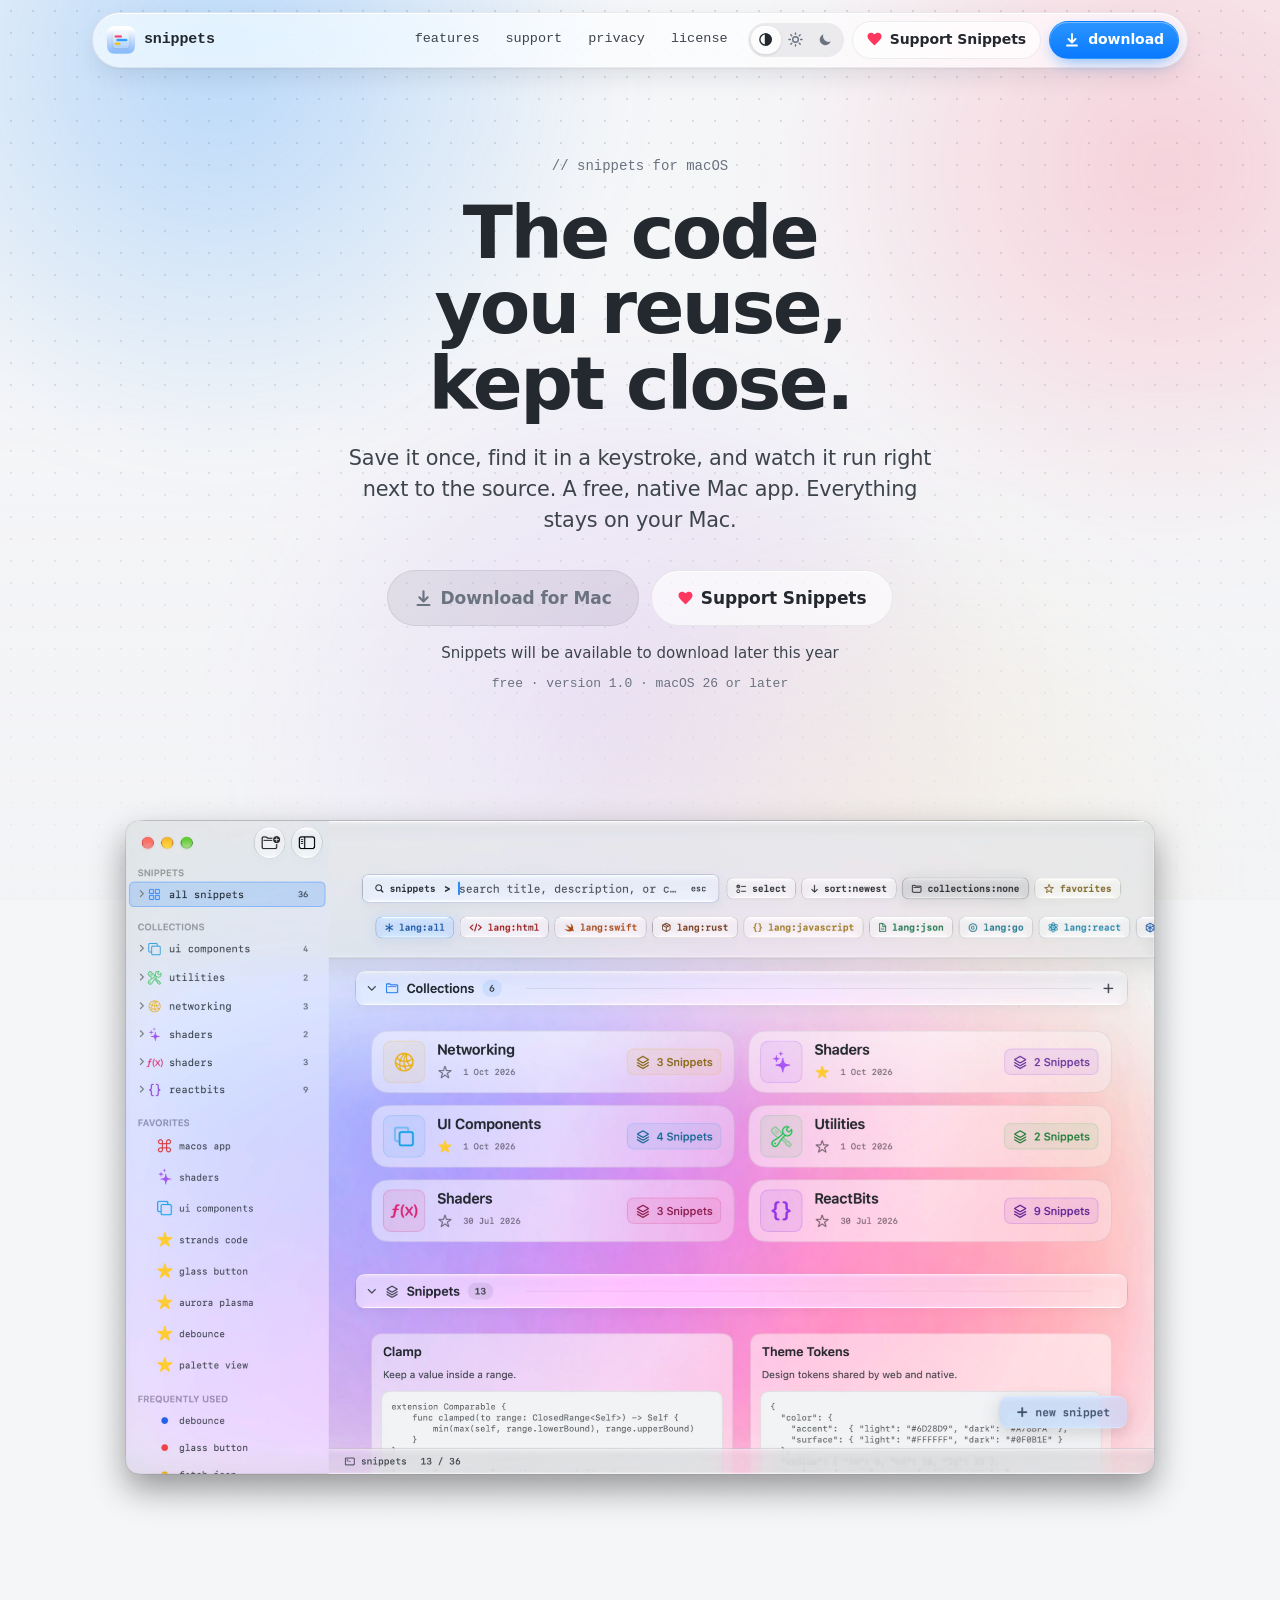
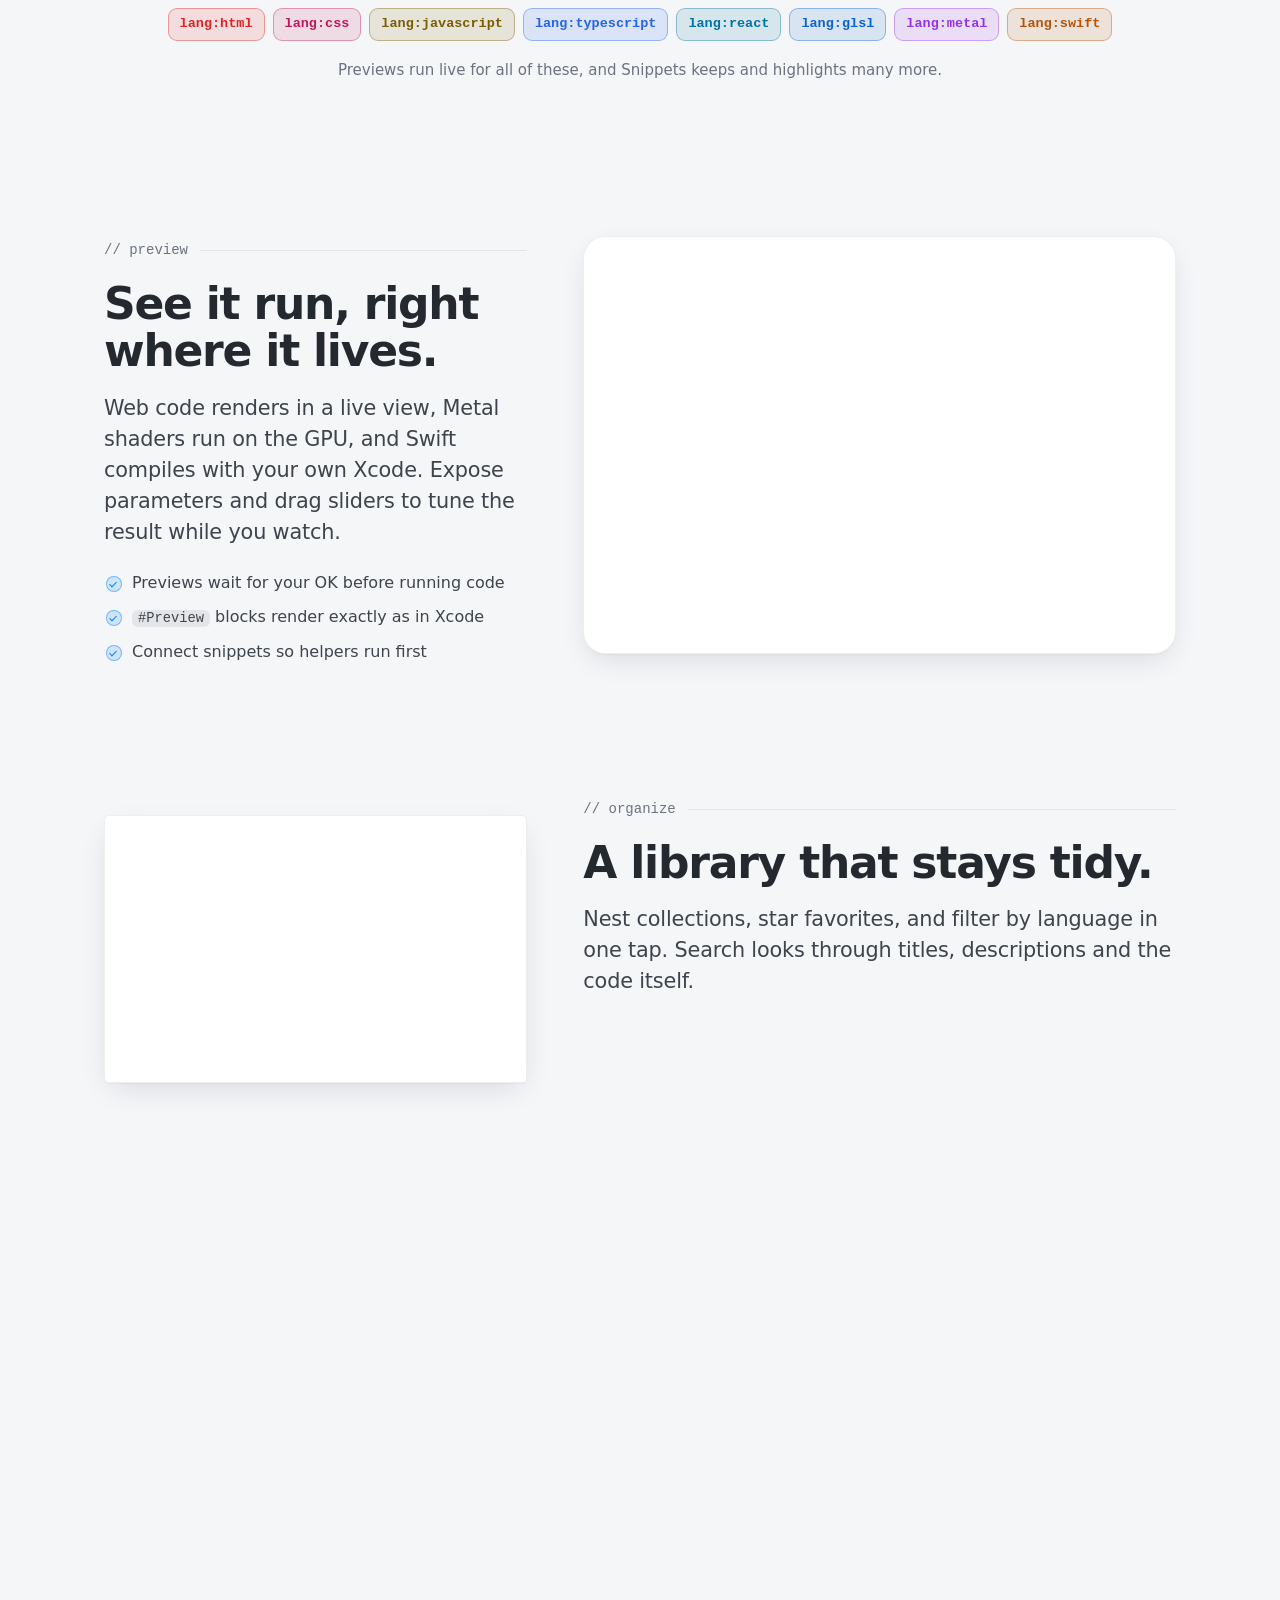
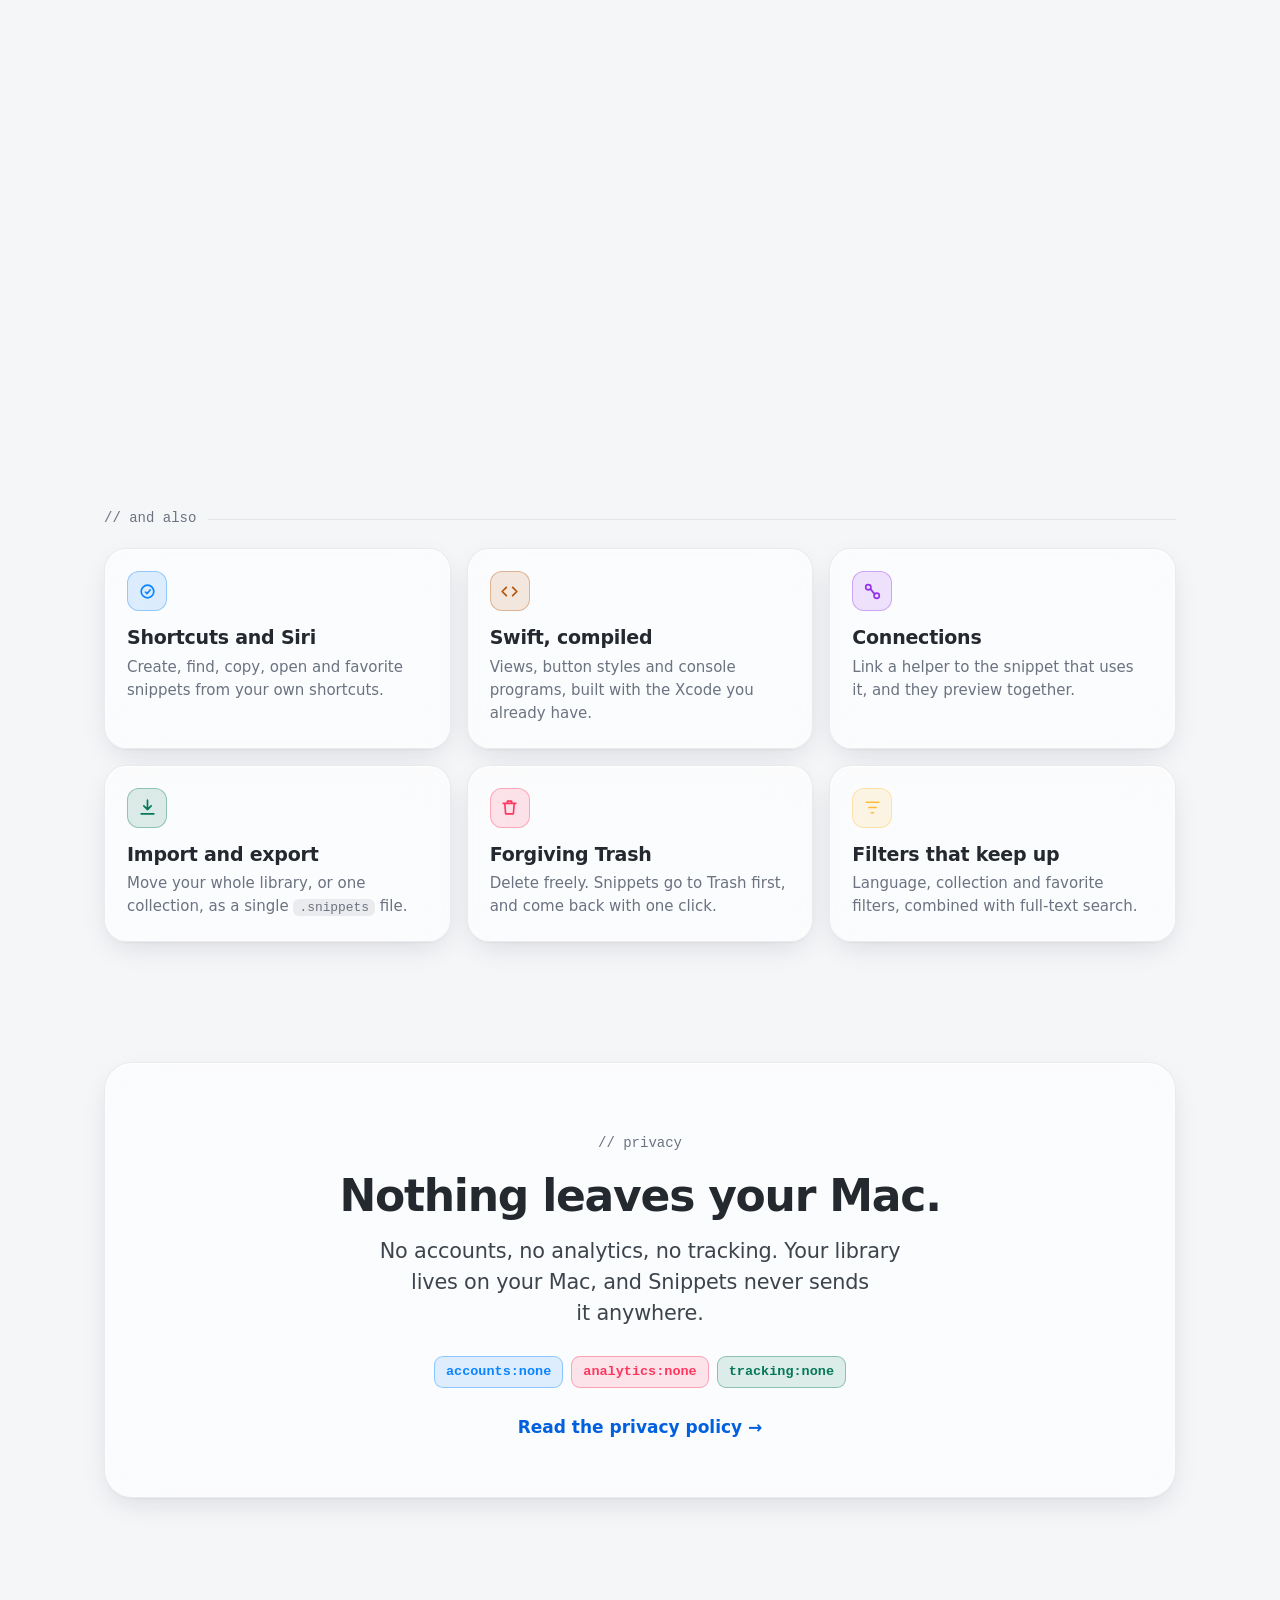
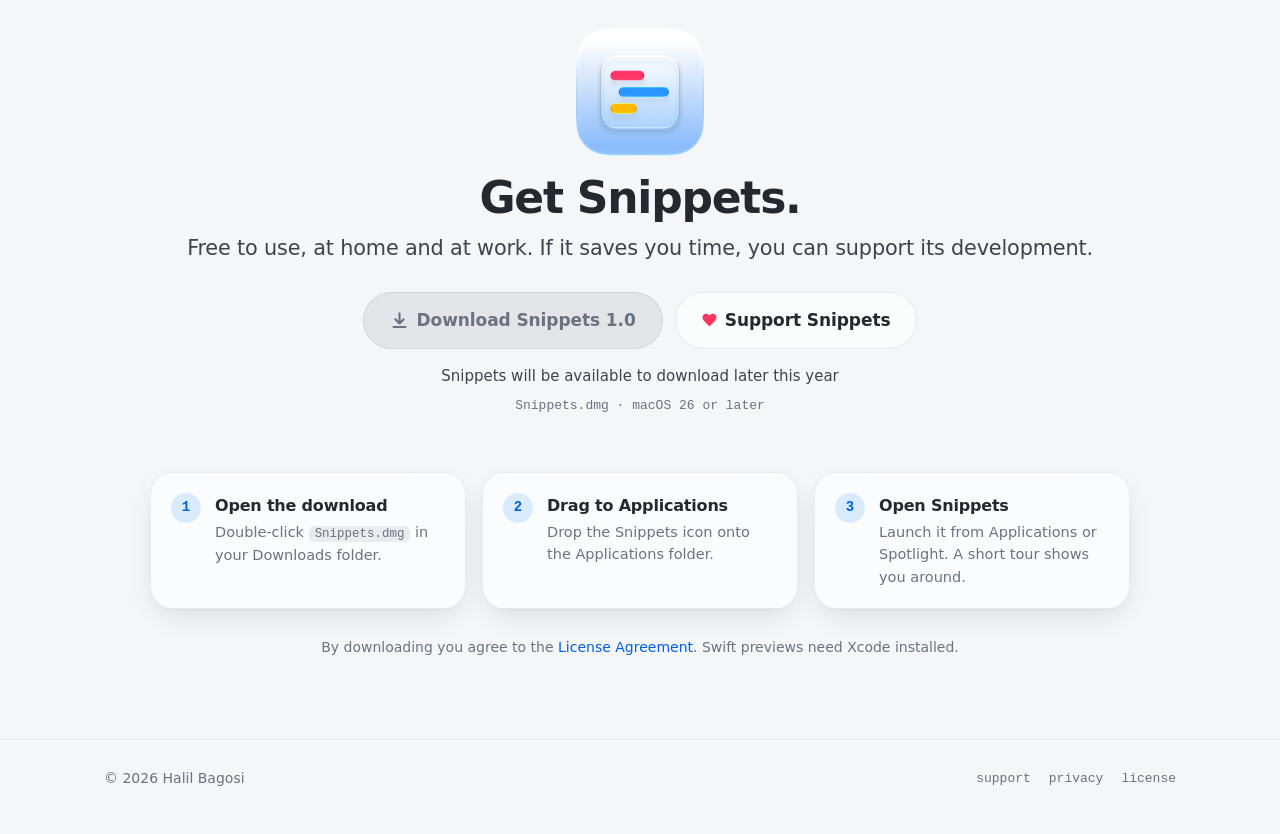
==== index.html @ cbcd094e "Grey out downloads until release, with a coming-later notice Co-Authored-By: Claude Opus 5.5 <norepl" ====
<!doctype html>
<html lang="en">
<head>
  <meta charset="utf-8">
  <meta name="viewport" content="width=device-width, initial-scale=1, viewport-fit=cover">
  <title>Snippets for macOS</title>
  <meta name="description" content="Snippets is a free Mac app for keeping, finding and live-previewing the code you reuse. Everything stays on your Mac.">
  <meta name="theme-color" content="#f5f6f8" media="(prefers-color-scheme: light)">
  <meta name="theme-color" content="#0e1014" media="(prefers-color-scheme: dark)">
  <meta property="og:title" content="Snippets for macOS">
  <meta property="og:description" content="Keep, find and live-preview the code you reuse. Free, and everything stays on your Mac.">
  <meta property="og:image" content="https://snippets.halilbagosi.com/media/gallery-dark.webp">
  <!-- favicons -->
  <link rel="icon" href="icon-light.png" media="(prefers-color-scheme: light)">
  <link rel="icon" href="icon-dark.png" media="(prefers-color-scheme: dark)">
<!-- /favicons -->
  <link rel="stylesheet" href="style.css">
  <link rel="stylesheet" href="home.css">
  <script>try{var t=localStorage.getItem("theme");if(t==="light"||t==="dark")document.documentElement.dataset.theme=t}catch(e){}</script>
  <script src="site.js" defer></script>
</head>
<body>
  <div class="backdrop" aria-hidden="true">
    <div class="glow glow-a"></div>
    <div class="glow glow-b"></div>
    <div class="glow glow-c"></div>
    <div class="glow glow-d"></div>
  </div>

  <!-- header -->
  <header class="nav glass">
    <a class="brand" href="./"><img class="theme-light" src="icon-light.png" alt=""><img class="theme-dark" src="icon-dark.png" alt="">snippets</a>
    <nav class="nav-links" aria-label="Site">
      <a href="#features">features</a>
      <a href="support/">support</a>
      <a href="privacy/">privacy</a>
      <a href="license/">license</a>
    </nav>
    <div class="theme-toggle" role="group" aria-label="Appearance">
      <span class="thumb" aria-hidden="true"></span>
      <button type="button" data-choice="auto" aria-pressed="true" title="Match system"><svg viewBox="0 0 16 16" fill="none" stroke="currentColor" stroke-width="1.5"><circle cx="8" cy="8" r="6"/><path d="M8 2a6 6 0 0 1 0 12z" fill="currentColor"/></svg><span class="sr-only">Match system</span></button>
      <button type="button" data-choice="light" aria-pressed="false" title="Light"><svg viewBox="0 0 16 16" fill="none" stroke="currentColor" stroke-width="1.5" stroke-linecap="round"><circle cx="8" cy="8" r="3"/><path d="M8 1v1.5M8 13.5V15M1 8h1.5M13.5 8H15M3 3l1 1M12 12l1 1M3 13l1-1M12 4l1-1"/></svg><span class="sr-only">Light</span></button>
      <button type="button" data-choice="dark" aria-pressed="false" title="Dark"><svg viewBox="0 0 16 16" fill="currentColor"><path d="M13.5 10.2A6 6 0 0 1 5.8 2.5a6 6 0 1 0 7.7 7.7z"/></svg><span class="sr-only">Dark</span></button>
    </div>
    <a class="btn btn-glass btn-sponsor" href="https://github.com/sponsors/halilbagosi" target="_blank" rel="noopener"><svg viewBox="0 0 16 16" fill="currentColor" aria-hidden="true"><path d="M8 14.2 6.9 13.2C3 9.7.5 7.4.5 4.6.5 2.4 2.2.7 4.4.7c1.2 0 2.5.6 3.6 1.8C9.1 1.3 10.4.7 11.6.7c2.2 0 3.9 1.7 3.9 3.9 0 2.8-2.5 5.1-6.4 8.6z"/></svg><span>Support Snippets</span></a>
    <a class="btn btn-primary" href="#download"><svg viewBox="0 0 16 16" fill="none" stroke="currentColor" stroke-width="1.8" stroke-linecap="round" stroke-linejoin="round"><path d="M8 2v8.5M4.5 7 8 10.5 11.5 7M3 13.5h10"/></svg><span>download</span></a>
  </header>
<!-- /header -->

  <main>
    <!-- Hero -->
    <section class="hero" data-tilt-area>
      <div class="wrap hero-copy">
        <p class="eyebrow reveal">// snippets for macOS</p>
        <h1 class="display reveal">The code you reuse,<br>kept close.</h1>
        <p class="lede reveal">Save it once, find it in a keystroke, and watch it run right next to the source. A free, native Mac app. Everything stays on your Mac.</p>
        <div class="hero-actions reveal">
          <span class="btn btn-primary btn-lg is-disabled" role="link" aria-disabled="true" data-href="https://github.com/halilbagosi/halilbagosi.github.io/releases/latest/download/Snippets.dmg">
            <svg viewBox="0 0 16 16" fill="none" stroke="currentColor" stroke-width="1.8" stroke-linecap="round" stroke-linejoin="round"><path d="M8 2v8.5M4.5 7 8 10.5 11.5 7M3 13.5h10"/></svg>
            Download for Mac
          </span>
          <a class="btn btn-glass btn-lg btn-sponsor" href="https://github.com/sponsors/halilbagosi" target="_blank" rel="noopener">
            <svg viewBox="0 0 16 16" fill="currentColor" aria-hidden="true"><path d="M8 14.2 6.9 13.2C3 9.7.5 7.4.5 4.6.5 2.4 2.2.7 4.4.7c1.2 0 2.5.6 3.6 1.8C9.1 1.3 10.4.7 11.6.7c2.2 0 3.9 1.7 3.9 3.9 0 2.8-2.5 5.1-6.4 8.6z"/></svg>
            Support Snippets
          </a>
        </div>
        <p class="soon reveal">Snippets will be available to download later this year</p>
        <p class="hero-meta reveal">free · version 1.0 · macOS 26 or later</p>
      </div>

      <div class="wrap hero-stage">
        <div class="hero-window reveal">
          <div class="tilt" data-tilt>
          <img class="theme-light" src="media/gallery-light.webp" width="2200" height="1465" alt="The Snippets gallery: a sidebar of collections and favorites, language filter chips, and snippet cards showing code.">
          <img class="theme-dark" src="media/gallery-dark.webp" width="2200" height="1465" alt="The Snippets gallery: a sidebar of collections and favorites, language filter chips, and snippet cards showing code." loading="lazy">
          </div>
        </div>
      </div>
    </section>

    <!-- Languages -->
    <section class="langs wrap" aria-label="Languages with live previews">
      <div class="chip-row">
        <span class="chip reveal" style="--c: var(--lang-html)">lang:html</span>
        <span class="chip reveal" style="--c: var(--lang-css)">lang:css</span>
        <span class="chip reveal" style="--c: var(--lang-js)">lang:javascript</span>
        <span class="chip reveal" style="--c: var(--lang-ts)">lang:typescript</span>
        <span class="chip reveal" style="--c: var(--lang-react)">lang:react</span>
        <span class="chip reveal" style="--c: var(--lang-glsl)">lang:glsl</span>
        <span class="chip reveal" style="--c: var(--lang-metal)">lang:metal</span>
        <span class="chip reveal" style="--c: var(--lang-swift)">lang:swift</span>
      </div>
      <p class="langs-note muted reveal">Previews run live for all of these, and Snippets keeps and highlights many more.</p>
    </section>

    <div id="features"></div>

    <!-- Preview -->
    <section class="feature wrap">
      <div class="feature-copy">
        <p class="section-label reveal">// preview</p>
        <h2 class="headline reveal">See it run, right where it lives.</h2>
        <p class="lede reveal">Web code renders in a live view, Metal shaders run on the GPU, and Swift compiles with your own Xcode. Expose parameters and drag sliders to tune the result while you watch.</p>
        <ul class="ticks reveal">
          <li>Previews wait for your OK before running code</li>
          <li><code>#Preview</code> blocks render exactly as in Xcode</li>
          <li>Connect snippets so helpers run first</li>
        </ul>
      </div>
      <div class="feature-media reveal">
        <div class="media-frame glass" style="aspect-ratio: 1012 / 714">
          <video data-src="media/parameters-{theme}" muted loop playsinline preload="none" aria-label="Dragging parameter sliders changes a shader preview live."></video>
        </div>
      </div>
    </section>

    <!-- Organize -->
    <section class="feature feature-flip wrap">
      <div class="feature-copy">
        <p class="section-label reveal">// organize</p>
        <h2 class="headline reveal">A library that stays tidy.</h2>
        <p class="lede reveal">Nest collections, star favorites, and filter by language in one tap. Search looks through titles, descriptions and the code itself.</p>
        <ul class="ticks reveal">
          <li>Attach images and videos to any snippet</li>
          <li>Deleted snippets wait in Trash</li>
          <li>Export everything to a single file</li>
        </ul>
      </div>
      <div class="feature-media reveal">
        <div class="media-frame media-window glass" style="aspect-ratio: 1520 / 964">
          <video data-src="media/organize-{theme}" muted loop playsinline preload="none" aria-label="Snippets being organized into collections."></video>
        </div>
      </div>
    </section>

    <!-- Quick copy + capture -->
    <section class="pair wrap">
      <article class="pair-card glass reveal">
        <p class="section-label">// quick copy</p>
        <h3>Copy without switching apps.</h3>
        <p class="muted">Click the scissors in the menu bar, type a few letters, and press return. Your snippet is on the clipboard, and you never left what you were doing.</p>
        <div class="desk" data-desk>
          <img class="desk-bg" src="media/desktop.webp" width="1100" height="1100" alt="" loading="lazy">
          <span class="desk-highlight" aria-hidden="true"></span>
          <button class="desk-scissors" type="button" aria-expanded="false" aria-label="Open the Snippets menu bar panel"></button>
          <div class="desk-panel">
            <img class="theme-light" src="media/panel-quickcopy-light.webp" width="684" height="846" alt="The Snippets quick-copy panel open under the scissors in the macOS menu bar, listing frequent snippets." loading="lazy">
            <img class="theme-dark" src="media/panel-quickcopy-dark.webp" width="684" height="846" alt="The Snippets quick-copy panel open under the scissors in the macOS menu bar, listing frequent snippets." loading="lazy">
          </div>
        </div>
      </article>
      <article class="pair-card glass reveal">
        <p class="section-label">// capture</p>
        <h3>Save what you copy.</h3>
        <p class="muted">Turn it on, and when you copy code in another app, Snippets offers to keep it. Password managers’ private copies are always ignored.</p>
        <div class="desk" data-desk>
          <img class="desk-bg" src="media/desktop.webp" width="1100" height="1100" alt="" loading="lazy">
          <span class="desk-highlight" aria-hidden="true"></span>
          <button class="desk-scissors" type="button" aria-expanded="false" aria-label="Open the Snippets menu bar panel"></button>
          <div class="desk-panel">
            <img class="theme-light" src="media/panel-capture-light.webp" width="684" height="846" alt="The quick-copy panel offering to save code just copied in another app, with Save as snippet and Dismiss buttons." loading="lazy">
            <img class="theme-dark" src="media/panel-capture-dark.webp" width="684" height="846" alt="The quick-copy panel offering to save code just copied in another app, with Save as snippet and Dismiss buttons." loading="lazy">
          </div>
        </div>
      </article>
    </section>

    <!-- More -->
    <section class="more wrap">
      <p class="section-label reveal">// and also</p>
      <div class="more-grid">
        <div class="mini glass reveal" style="--c: var(--accent)">
          <span class="mini-icon"><svg viewBox="0 0 20 20" fill="none" stroke="currentColor" stroke-width="1.6" stroke-linecap="round" stroke-linejoin="round"><path d="M4 10a6 6 0 1 0 12 0 6 6 0 0 0-12 0z"/><path d="M8 10.5 9.5 12 12.5 8.5"/></svg></span>
          <h3>Shortcuts and Siri</h3>
          <p>Create, find, copy, open and favorite snippets from your own shortcuts.</p>
        </div>
        <div class="mini glass reveal" style="--c: var(--lang-swift)">
          <span class="mini-icon"><svg viewBox="0 0 20 20" fill="none" stroke="currentColor" stroke-width="1.6" stroke-linecap="round" stroke-linejoin="round"><path d="m7 6-4 4 4 4M13 6l4 4-4 4"/></svg></span>
          <h3>Swift, compiled</h3>
          <p>Views, button styles and console programs, built with the Xcode you already have.</p>
        </div>
        <div class="mini glass reveal" style="--c: var(--lang-metal)">
          <span class="mini-icon"><svg viewBox="0 0 20 20" fill="none" stroke="currentColor" stroke-width="1.6" stroke-linecap="round" stroke-linejoin="round"><circle cx="6" cy="6" r="2.5"/><circle cx="14" cy="14" r="2.5"/><path d="M8 7.5 12 12.5"/></svg></span>
          <h3>Connections</h3>
          <p>Link a helper to the snippet that uses it, and they preview together.</p>
        </div>
        <div class="mini glass reveal" style="--c: var(--lang-json)">
          <span class="mini-icon"><svg viewBox="0 0 20 20" fill="none" stroke="currentColor" stroke-width="1.6" stroke-linecap="round" stroke-linejoin="round"><path d="M10 3v9M6.5 8.5 10 12l3.5-3.5M4 16h12"/></svg></span>
          <h3>Import and export</h3>
          <p>Move your whole library, or one collection, as a single <code>.snippets</code> file.</p>
        </div>
        <div class="mini glass reveal" style="--c: var(--pink)">
          <span class="mini-icon"><svg viewBox="0 0 20 20" fill="none" stroke="currentColor" stroke-width="1.6" stroke-linecap="round" stroke-linejoin="round"><path d="M4 6h12M8 6V4h4v2M5.5 6l.8 10h7.4l.8-10"/></svg></span>
          <h3>Forgiving Trash</h3>
          <p>Delete freely. Snippets go to Trash first, and come back with one click.</p>
        </div>
        <div class="mini glass reveal" style="--c: var(--yellow)">
          <span class="mini-icon"><svg viewBox="0 0 20 20" fill="none" stroke="currentColor" stroke-width="1.6" stroke-linecap="round" stroke-linejoin="round"><path d="M4 5h12M6.5 10h7M9 15h2"/></svg></span>
          <h3>Filters that keep up</h3>
          <p>Language, collection and favorite filters, combined with full-text search.</p>
        </div>
      </div>
    </section>

    <!-- Privacy -->
    <section id="privacy" class="privacy wrap">
      <div class="privacy-card glass reveal">
        <p class="section-label">// privacy</p>
        <h2 class="headline">Nothing leaves your Mac.</h2>
        <p class="lede">No accounts, no analytics, no tracking. Your library lives on your Mac, and Snippets never sends it anywhere.</p>
        <div class="chip-row privacy-chips">
          <span class="chip" style="--c: var(--accent)">accounts:none</span>
          <span class="chip" style="--c: var(--pink)">analytics:none</span>
          <span class="chip" style="--c: var(--lang-json)">tracking:none</span>
        </div>
        <a class="privacy-link" href="privacy/">Read the privacy policy →</a>
      </div>
    </section>

    <!-- Download -->
    <section id="download" class="download wrap">
      <img class="download-icon reveal theme-light" src="icon-light.png" width="128" height="128" alt="">
      <img class="download-icon reveal theme-dark" src="icon-dark.png" width="128" height="128" alt="" loading="lazy">
      <h2 class="headline reveal">Get Snippets.</h2>
      <p class="lede reveal">Free to use, at home and at work. If it saves you time, you can support its development.</p>
      <div class="reveal">
        <span class="btn btn-primary btn-lg is-disabled" role="link" aria-disabled="true" data-href="https://github.com/halilbagosi/halilbagosi.github.io/releases/latest/download/Snippets.dmg">
          <svg viewBox="0 0 16 16" fill="none" stroke="currentColor" stroke-width="1.8" stroke-linecap="round" stroke-linejoin="round"><path d="M8 2v8.5M4.5 7 8 10.5 11.5 7M3 13.5h10"/></svg>
          Download Snippets 1.0
        </span>
        <a class="btn btn-glass btn-lg btn-sponsor" href="https://github.com/sponsors/halilbagosi" target="_blank" rel="noopener">
          <svg viewBox="0 0 16 16" fill="currentColor" aria-hidden="true"><path d="M8 14.2 6.9 13.2C3 9.7.5 7.4.5 4.6.5 2.4 2.2.7 4.4.7c1.2 0 2.5.6 3.6 1.8C9.1 1.3 10.4.7 11.6.7c2.2 0 3.9 1.7 3.9 3.9 0 2.8-2.5 5.1-6.4 8.6z"/></svg>
          Support Snippets
        </a>
      </div>
      <p class="soon reveal">Snippets will be available to download later this year</p>
      <p class="hero-meta reveal">Snippets.dmg · macOS 26 or later</p>

      <ol class="steps">
        <li class="step glass reveal"><span class="step-n">1</span><div><h3>Open the download</h3><p class="muted">Double-click <code>Snippets.dmg</code> in your Downloads folder.</p></div></li>
        <li class="step glass reveal"><span class="step-n">2</span><div><h3>Drag to Applications</h3><p class="muted">Drop the Snippets icon onto the Applications folder.</p></div></li>
        <li class="step glass reveal"><span class="step-n">3</span><div><h3>Open Snippets</h3><p class="muted">Launch it from Applications or Spotlight. A short tour shows you around.</p></div></li>
      </ol>
      <p class="download-legal muted reveal">By downloading you agree to the <a href="license/">License Agreement</a>. Swift previews need Xcode installed.</p>
    </section>
  </main>

  <footer class="site-footer">
    <div class="wrap">
      <span>© 2026 Halil Bagosi</span>
      <nav aria-label="Footer">
        <a href="support/">support</a>
        <a href="privacy/">privacy</a>
        <a href="license/">license</a>
      </nav>
    </div>
  </footer>
</body>
</html>
---- style.css ----
/* Snippets site — mirrors the app's design system
   (Sources/Snippets/DesignSystem, Services/Theme.swift): the canvas and dot
   grid, drifting colour glows, glass surfaces with a white hairline rim,
   `// section` monospace labels and lowercase `lang:` chips.

   Theme: follows the system unless the visitor picks one; site.js sets
   [data-theme] on <html> before first paint. */

/* ───────────── Tokens ───────────── */

:root {
  color-scheme: light;

  /* Theme.swift canvas / canvasDeep / text */
  --canvas: #f5f6f8;
  --canvas-deep: #f1f2f5;
  --text: #24292f;
  --text-2: #3d444c;
  --text-3: #6b7280;
  --accent: #0a84ff;
  --accent-ink: #0060df;
  --pink: #ff375f;
  --yellow: #ffbd3b;
  --purple: #a855f7;

  /* Glass (DSGlassModifier): material + white rim + soft drop shadow */
  --glass: rgba(255, 255, 255, 0.62);
  --glass-strong: rgba(255, 255, 255, 0.82);
  --glass-rim: rgba(255, 255, 255, 0.9);
  --glass-edge: rgba(15, 23, 42, 0.07);
  --glass-shadow: 0 1px 2px rgba(15, 23, 42, 0.04), 0 10px 30px -8px rgba(15, 23, 42, 0.14);
  --well: rgba(255, 255, 255, 0.55);
  --code-bg: #ffffff;

  --dot: rgba(15, 23, 42, 0.12);
  --glow-a: rgba(10, 132, 255, 0.26);
  --glow-b: rgba(255, 55, 95, 0.2);
  --glow-c: rgba(168, 85, 247, 0.2);
  --glow-d: rgba(255, 189, 59, 0.18);

  /* DSRadius */
  --r-sm: 8px;
  --r-md: 16px;
  --r-lg: 22px;
  --r-xl: 28px;

  --font: -apple-system, BlinkMacSystemFont, "SF Pro Text", "SF Pro Display", system-ui, sans-serif;
  --mono: ui-monospace, "SF Mono", SFMono-Regular, Menlo, monospace;

  /* DSMotion springs as CSS linear() curves (generated, settle ≈ duration). */
  --spring-reveal: linear(0, 0.0194, 0.0685, 0.1362, 0.2141, 0.2962, 0.3782, 0.4571, 0.531, 0.5988, 0.6599, 0.7143, 0.7619, 0.8033, 0.8388, 0.8691, 0.8946, 0.9159, 0.9336, 0.9482, 0.9601, 0.9697, 0.9774, 0.9834, 0.9882, 0.9919, 0.9948, 0.9969, 0.9985, 0.9996, 1.0004, 1.0009, 1.0013, 1.0014, 1.0015, 1.0015, 1.0015, 1.0014, 1.0012, 1.0011, 1);
  --spring-reveal-d: 460ms;
  --spring-page: linear(0, 0.0122, 0.0442, 0.09, 0.145, 0.2055, 0.2687, 0.3324, 0.3949, 0.4553, 0.5125, 0.5661, 0.6159, 0.6615, 0.7032, 0.7408, 0.7747, 0.8049, 0.8318, 0.8556, 0.8766, 0.8949, 0.9109, 0.9248, 0.9368, 0.9472, 0.9561, 0.9636, 0.9701, 0.9756, 0.9802, 0.984, 0.9873, 0.9899, 0.9922, 0.994, 0.9955, 0.9967, 0.9976, 0.9984, 1);
  --spring-page-d: 900ms;
  --spring-pop: linear(0, 0.023, 0.0791, 0.1537, 0.2368, 0.3217, 0.404, 0.4813, 0.5521, 0.6157, 0.6722, 0.7218, 0.7648, 0.8019, 0.8338, 0.8609, 0.8839, 0.9034, 0.9197, 0.9335, 0.9449, 0.9545, 0.9625, 0.9691, 0.9746, 0.9791, 0.9829, 0.986, 0.9885, 0.9906, 0.9923, 0.9937, 0.9949, 0.9958, 0.9966, 0.9972, 0.9977, 0.9982, 0.9985, 0.9988, 1);
  --spring-pop-d: 330ms;
  --ease-out: cubic-bezier(0.22, 1, 0.36, 1);
}

/* Dark: the app's own dark canvas. Applied by system preference unless the
   visitor chose light, or always when they chose dark. */
@media (prefers-color-scheme: dark) {
  :root:not([data-theme="light"]) {
    color-scheme: dark;
    --canvas: #0e1014;
    --canvas-deep: #090b0e;
    --text: #e6edf3;
    --text-2: #c2cad3;
    --text-3: #949ca6;
    --accent: #0a84ff;
    --accent-ink: #4aa3ff;
    --glass: rgba(28, 33, 40, 0.55);
    --glass-strong: rgba(24, 28, 34, 0.78);
    --glass-rim: rgba(255, 255, 255, 0.14);
    --glass-edge: rgba(255, 255, 255, 0.06);
    --glass-shadow: 0 1px 2px rgba(0, 0, 0, 0.3), 0 14px 40px -10px rgba(0, 0, 0, 0.55);
    --well: rgba(10, 12, 16, 0.6);
    --code-bg: #0a0b0d;
    --dot: rgba(255, 255, 255, 0.075);
    --glow-a: rgba(10, 132, 255, 0.2);
    --glow-b: rgba(255, 55, 95, 0.15);
    --glow-c: rgba(168, 85, 247, 0.17);
    --glow-d: rgba(255, 189, 59, 0.1);
  }
}
:root[data-theme="dark"] {
  color-scheme: dark;
  --canvas: #0e1014;
  --canvas-deep: #090b0e;
  --text: #e6edf3;
  --text-2: #c2cad3;
  --text-3: #949ca6;
  --accent: #0a84ff;
  --accent-ink: #4aa3ff;
  --glass: rgba(28, 33, 40, 0.55);
  --glass-strong: rgba(24, 28, 34, 0.78);
  --glass-rim: rgba(255, 255, 255, 0.14);
  --glass-edge: rgba(255, 255, 255, 0.06);
  --glass-shadow: 0 1px 2px rgba(0, 0, 0, 0.3), 0 14px 40px -10px rgba(0, 0, 0, 0.55);
  --well: rgba(10, 12, 16, 0.6);
  --code-bg: #0a0b0d;
  --dot: rgba(255, 255, 255, 0.075);
  --glow-a: rgba(10, 132, 255, 0.2);
  --glow-b: rgba(255, 55, 95, 0.15);
  --glow-c: rgba(168, 85, 247, 0.17);
  --glow-d: rgba(255, 189, 59, 0.1);
}

/* Light/dark media: an element marked .theme-light shows only in light,
   .theme-dark only in dark. Hidden <img loading=lazy> never downloads. */
@media (prefers-color-scheme: light) {
  :root:not([data-theme="dark"]) .theme-dark { display: none !important; }
}
@media (prefers-color-scheme: dark) {
  :root:not([data-theme="light"]) .theme-light { display: none !important; }
}
:root[data-theme="light"] .theme-dark { display: none !important; }
:root[data-theme="dark"] .theme-light { display: none !important; }

/* ───────────── Base ───────────── */

*, *::before, *::after { box-sizing: border-box; }

html {
  -webkit-text-size-adjust: 100%;
  scroll-behavior: smooth;
  scroll-padding-top: 96px;
}

body {
  margin: 0;
  min-height: 100vh;
  background: var(--canvas);
  color: var(--text);
  font-family: var(--font);
  font-size: 17px;
  line-height: 1.55;
  -webkit-font-smoothing: antialiased;
  overflow-x: hidden;
  transition: background-color 300ms var(--ease-out), color 300ms var(--ease-out);
}

a { color: var(--accent-ink); text-decoration: none; }
a:hover { text-decoration: underline; text-underline-offset: 3px; }

img, video { display: block; max-width: 100%; }

:focus-visible {
  outline: 2px solid var(--accent);
  outline-offset: 3px;
  border-radius: 6px;
}

.wrap {
  width: 100%;
  max-width: 1120px;
  margin: 0 auto;
  padding: 0 24px;
}
.wrap-narrow { max-width: 760px; }

.sr-only {
  position: absolute; width: 1px; height: 1px; overflow: hidden;
  clip: rect(0 0 0 0); white-space: nowrap;
}

/* ───────────── Backdrop: canvas, dot grid, drifting glows ───────────── */

.backdrop {
  position: fixed;
  inset: 0;
  z-index: -1;
  pointer-events: none;
  overflow: hidden;
}
.backdrop::before {          /* dot grid (DotGridBackground: 22pt, 1.4pt dots) */
  content: "";
  position: absolute;
  inset: 0;
  background-image: radial-gradient(circle at center, var(--dot) 0.8px, transparent 1.2px);
  background-size: 22px 22px;
  -webkit-mask-image: linear-gradient(to bottom, #000 0%, rgba(0, 0, 0, 0.85) 55%, rgba(0, 0, 0, 0.35) 100%);
          mask-image: linear-gradient(to bottom, #000 0%, rgba(0, 0, 0, 0.85) 55%, rgba(0, 0, 0, 0.35) 100%);
}
.backdrop::after {           /* canvas → canvasDeep fade */
  content: "";
  position: absolute;
  inset: 0;
  background: linear-gradient(to bottom, transparent 40%, var(--canvas-deep));
  opacity: 0.6;
}

.glow {
  position: absolute;
  width: 62vmax;
  height: 62vmax;
  border-radius: 50%;
  filter: blur(40px);
  will-change: transform;
  transition: background 300ms var(--ease-out);
}
.glow-a { background: radial-gradient(closest-side, var(--glow-a), transparent); top: -26vmax; left: -14vmax; animation: drift-a 64s ease-in-out infinite alternate; }
.glow-b { background: radial-gradient(closest-side, var(--glow-b), transparent); top: -18vmax; right: -22vmax; animation: drift-b 78s ease-in-out infinite alternate; }
.glow-c { background: radial-gradient(closest-side, var(--glow-c), transparent); top: 38vh; left: 18vw; animation: drift-c 92s ease-in-out infinite alternate; }
.glow-d { background: radial-gradient(closest-side, var(--glow-d), transparent); bottom: -30vmax; right: 0; animation: drift-d 70s ease-in-out infinite alternate; }

/* Slow, small drifts — the app's glows move at ~0.07 Hz; these are slower. */
@keyframes drift-a { to { transform: translate3d(14vw, 10vh, 0) scale(1.08); } }
@keyframes drift-b { to { transform: translate3d(-12vw, 14vh, 0) scale(0.94); } }
@keyframes drift-c { to { transform: translate3d(-16vw, -8vh, 0) scale(1.1); } }
@keyframes drift-d { to { transform: translate3d(-18vw, -12vh, 0) scale(1.05); } }

/* ───────────── Glass ───────────── */

.glass {
  background: var(--glass);
  -webkit-backdrop-filter: blur(24px) saturate(170%);
          backdrop-filter: blur(24px) saturate(170%);
  border: 1px solid var(--glass-edge);
  box-shadow: inset 0 1px 0 var(--glass-rim), var(--glass-shadow);
  border-radius: var(--r-lg);
}

/* ───────────── Navigation: floating glass capsule ───────────── */

.nav {
  position: sticky;
  top: 12px;
  z-index: 50;
  margin: 12px auto 0;
  width: calc(100% - 24px);
  max-width: 1096px;
  display: flex;
  align-items: center;
  gap: 8px;
  padding: 8px 8px 8px 14px;
  border-radius: 999px;
  transition: background-color 250ms var(--ease-out), box-shadow 250ms var(--ease-out);
}
.nav.is-scrolled { background: var(--glass-strong); }

.brand {
  display: flex;
  align-items: center;
  gap: 9px;
  color: var(--text);
  font-family: var(--mono);
  font-size: 15px;
  font-weight: 600;
  letter-spacing: -0.01em;
  margin-right: auto;
}
.brand:hover { text-decoration: none; }
.brand img { width: 28px; height: 28px; }

.nav-links { display: flex; gap: 2px; }
.nav-links a {
  font-family: var(--mono);
  font-size: 13.5px;
  color: var(--text-2);
  padding: 7px 12px;
  border-radius: 999px;
  transition: background-color 140ms ease-out, color 140ms ease-out;
}
.nav-links a:hover { text-decoration: none; background: var(--glass-edge); color: var(--text); }
.nav-links a[aria-current="page"] { color: var(--text); background: var(--glass-edge); }

/* Theme toggle: segmented auto / light / dark */
.theme-toggle {
  position: relative;
  display: flex;
  padding: 3px;
  border-radius: 999px;
  background: var(--glass-edge);
}
.theme-toggle button {
  position: relative;
  z-index: 1;
  display: grid;
  place-items: center;
  width: 30px;
  height: 28px;
  padding: 0;
  border: 0;
  border-radius: 999px;
  background: none;
  color: var(--text-3);
  cursor: pointer;
  transition: color 140ms ease-out, transform 100ms ease-out;
}
.theme-toggle button:active { transform: scale(0.9); }
.theme-toggle button[aria-pressed="true"] { color: var(--text); }
.theme-toggle svg { width: 15px; height: 15px; }
.theme-toggle .thumb {           /* slides between segments (popover spring) */
  position: absolute;
  top: 3px;
  left: 3px;
  width: 30px;
  height: 28px;
  border-radius: 999px;
  background: var(--glass-strong);
  box-shadow: inset 0 1px 0 var(--glass-rim), 0 1px 3px rgba(0, 0, 0, 0.12);
  transition: transform var(--spring-pop-d) var(--spring-pop);
}

/* ───────────── Buttons ───────────── */

.btn {
  display: inline-flex;
  align-items: center;
  justify-content: center;
  gap: 8px;
  font-family: var(--font);
  font-weight: 600;
  font-size: 15px;
  letter-spacing: -0.005em;
  padding: 9px 16px;
  border-radius: 999px;
  border: 1px solid transparent;
  cursor: pointer;
  white-space: nowrap;
  transition: transform 110ms ease-out, filter 140ms ease-out, box-shadow 140ms ease-out, background-color 140ms ease-out;
}
.btn:hover { text-decoration: none; }
.btn:active { transform: scale(0.97); }   /* feedback on press, not release */
.btn svg { width: 16px; height: 16px; flex: none; }

.btn-primary {
  color: #fff;
  background: linear-gradient(180deg, #2b95ff, #0a7aff);
  box-shadow: inset 0 1px 0 rgba(255, 255, 255, 0.35), 0 6px 18px -6px rgba(10, 132, 255, 0.65);
}
.btn-primary:hover { filter: brightness(1.07); box-shadow: inset 0 1px 0 rgba(255, 255, 255, 0.35), 0 10px 26px -6px rgba(10, 132, 255, 0.7); }

.btn-glass {
  color: var(--text);
  background: var(--glass);
  border-color: var(--glass-edge);
  box-shadow: inset 0 1px 0 var(--glass-rim);
}
.btn-glass:hover { background: var(--glass-strong); }

.btn-lg { font-size: 17px; padding: 14px 26px; }

/* A button for something not available yet: greyed, not clickable. */
.btn.is-disabled,
.btn.is-disabled:hover {
  color: var(--text-3);
  background: var(--glass-edge);
  border-color: var(--glass-edge);
  box-shadow: none;
  filter: none;
  cursor: not-allowed;
}
.btn.is-disabled:active { transform: none; }

.soon {
  margin: 16px 0 0;
  font-size: 15px;
  color: var(--text-2);
}
.btn-lg svg { width: 19px; height: 19px; }

.nav .btn { padding: 7px 14px; font-size: 14px; }

/* Support Snippets: glass, with the icon's pink heart. */
.btn-sponsor svg { color: var(--pink); width: 15px; height: 15px; transition: transform 200ms var(--ease-out); }
.btn-sponsor:hover svg { transform: scale(1.15); }

/* ───────────── Type ───────────── */

.eyebrow,
.section-label {
  font-family: var(--mono);
  font-size: 14px;
  color: var(--text-3);
  letter-spacing: 0;
}
.section-label {             /* the app's "// preview ───────" row */
  display: flex;
  align-items: center;
  gap: 12px;
  margin-bottom: 18px;
}
.section-label::after {
  content: "";
  flex: 1;
  height: 1px;
  background: var(--glass-edge);
}

h1, h2, h3 {
  color: var(--text);
  font-weight: 700;
  margin: 0;
  text-wrap: balance;
}
.display {
  font-size: clamp(2.6rem, 6.4vw, 4.6rem);
  line-height: 1.02;
  letter-spacing: -0.035em;
}
.headline {
  font-size: clamp(1.9rem, 4vw, 2.75rem);
  line-height: 1.08;
  letter-spacing: -0.028em;
}
h3 { font-size: 19px; line-height: 1.3; letter-spacing: -0.012em; }

.lede {
  font-size: clamp(1.1rem, 1.8vw, 1.3rem);
  line-height: 1.5;
  color: var(--text-2);
  letter-spacing: -0.008em;
  text-wrap: pretty;
}
.muted { color: var(--text-3); }

code, kbd {
  font-family: var(--mono);
  font-size: 0.86em;
  background: var(--glass-edge);
  padding: 1px 6px;
  border-radius: 6px;
}

/* ───────────── Chips (lang:swift etc.) ───────────── */

.chip {
  --c: var(--accent);
  display: inline-flex;
  align-items: center;
  gap: 6px;
  font-family: var(--mono);
  font-size: 13.5px;
  font-weight: 600;
  padding: 5px 11px;
  border-radius: 9px;
  color: var(--c);
  background: color-mix(in srgb, var(--c) 12%, transparent);
  border: 1px solid color-mix(in srgb, var(--c) 38%, transparent);
  white-space: nowrap;
}
.chip-row {
  display: flex;
  flex-wrap: wrap;
  justify-content: center;
  gap: 8px;
}

/* ───────────── Reveal on scroll ───────────── */
/* "Materialize, don't just fade": opacity, blur and scale arrive together on
   the app's reveal spring. Stagger 20 ms per item, capped at 120 ms
   (DSMotion.staggerStep / staggerCap). site.js adds .is-in. */

.js .reveal {
  opacity: 0;
  transform: translate3d(0, 18px, 0) scale(0.985);
  filter: blur(6px);
}
.js .reveal.is-in {
  opacity: 1;
  transform: none;
  filter: none;
  transition:
    opacity 360ms var(--ease-out),
    filter 360ms var(--ease-out),
    transform var(--spring-reveal-d) var(--spring-reveal);
  transition-delay: calc(min(var(--i, 0) * 20ms, 120ms));
}

/* ───────────── Footer ───────────── */

.site-footer {
  margin-top: 80px;
  padding: 28px 0 44px;
  border-top: 1px solid var(--glass-edge);
  color: var(--text-3);
  font-size: 14px;
}
.site-footer .wrap {
  display: flex;
  gap: 16px;
  justify-content: space-between;
  align-items: center;
  flex-wrap: wrap;
}
.site-footer nav { display: flex; gap: 18px; font-family: var(--mono); font-size: 13px; }
.site-footer a { color: var(--text-3); }
.site-footer a:hover { color: var(--text); }

/* ───────────── Document pages (support / privacy / license) ───────────── */

.doc { padding: 72px 0 0; }
.doc h1 { margin-bottom: 10px; }
.doc .lede { margin: 0 0 28px; }
.doc h2 {
  font-size: 22px;
  letter-spacing: -0.018em;
  margin: 44px 0 10px;
}
.doc p, .doc ul { margin: 0 0 14px; color: var(--text-2); }
.doc strong { color: var(--text); }
.doc ul { padding-left: 22px; }
.doc li { margin-bottom: 7px; }
.doc li::marker { color: var(--text-3); }
.meta { font-family: var(--mono); font-size: 13.5px; color: var(--text-3); margin-bottom: 28px; }

.card { padding: 24px 26px; margin: 24px 0; }
.card > :last-child { margin-bottom: 0; }
.card-accent { box-shadow: inset 3px 0 0 var(--accent), inset 0 1px 0 var(--glass-rim), var(--glass-shadow); }

.contact { display: flex; align-items: center; gap: 18px; flex-wrap: wrap; }
.contact p { margin: 0; font-family: var(--mono); font-size: 14.5px; }

/* FAQ disclosure: height animates with the page spring where supported. */
.faq { margin-top: 8px; }
.faq details {
  border-bottom: 1px solid var(--glass-edge);
  interpolate-size: allow-keywords;
}
.faq details::details-content {
  height: 0;
  overflow: clip;
  opacity: 0;
  transition: height var(--spring-reveal-d) var(--spring-reveal), opacity 240ms var(--ease-out), content-visibility var(--spring-reveal-d) allow-discrete;
}
.faq details[open]::details-content { height: auto; opacity: 1; }
.faq summary {
  display: flex;
  align-items: center;
  justify-content: space-between;
  gap: 16px;
  padding: 18px 2px;
  cursor: pointer;
  font-weight: 600;
  letter-spacing: -0.01em;
  list-style: none;
}
.faq summary::-webkit-details-marker { display: none; }
.faq summary::after {
  content: "";
  flex: none;
  width: 9px;
  height: 9px;
  border-right: 2px solid var(--text-3);
  border-bottom: 2px solid var(--text-3);
  transform: translateY(-3px) rotate(45deg);
  transition: transform var(--spring-pop-d) var(--spring-pop);
}
.faq details[open] summary::after { transform: translateY(2px) rotate(225deg); }
.faq details > :not(summary) { margin: 0 2px 16px; }

.legal {
  white-space: pre-wrap;
  font-family: var(--mono);
  font-size: 13px;
  line-height: 1.6;
  color: var(--text-2);
  overflow-wrap: anywhere;
}

/* ───────────── Responsive ───────────── */

@media (max-width: 760px) {
  .nav-links { display: none; }
  .wrap { padding: 0 18px; }
  .doc { padding-top: 48px; }
}
@media (max-width: 980px) {
  .nav .btn-sponsor span { display: none; }
  .nav .btn-sponsor { padding: 7px 10px; }
}
@media (max-width: 420px) {
  .nav .btn span { display: none; }
  .nav .btn { padding: 7px 10px; }
}

/* ───────────── Accessibility preferences ───────────── */

@media (prefers-reduced-motion: reduce) {
  html { scroll-behavior: auto; }
  .glow { animation: none; }
  .js .reveal { transform: none; filter: none; }
  .js .reveal.is-in { transition: opacity 200ms ease; transition-delay: 0ms; }
  .theme-toggle .thumb, .faq summary::after { transition-duration: 1ms; }
  .faq details::details-content { transition: none; }
  .btn:active { transform: none; }
}

@media (prefers-reduced-transparency: reduce) {
  .glass, .nav { -webkit-backdrop-filter: none; backdrop-filter: none; background: var(--canvas); }
  .glow { display: none; }
}

@media (prefers-contrast: more) {
  :root { --glass-edge: color-mix(in srgb, var(--text) 45%, transparent); --text-3: var(--text-2); }
  .glass { background: var(--canvas); }
}
---- home.css ----
/* Landing / download page. Shared tokens and components are in style.css. */

/* Language accents from LanguageDetector.swift — the dark-canvas set, and the
   darker set the app uses for contrast on the light canvas. */
:root {
  --lang-html: #dc2626;
  --lang-css: #be185d;
  --lang-js: #7a5d00;
  --lang-ts: #2563eb;
  --lang-react: #0072a3;
  --lang-glsl: #0b63ce;
  --lang-metal: #9333ea;
  --lang-swift: #b45309;
  --lang-json: #047857;
}
@media (prefers-color-scheme: dark) {
  :root:not([data-theme="light"]) {
    --lang-html: #ef4444;
    --lang-css: #ec4899;
    --lang-js: #eab308;
    --lang-ts: #3b82f6;
    --lang-react: #61dafb;
    --lang-glsl: #1e90ff;
    --lang-metal: #a855f7;
    --lang-swift: #f97316;
    --lang-json: #10b981;
  }
}
:root[data-theme="dark"] {
  --lang-html: #ef4444;
  --lang-css: #ec4899;
  --lang-js: #eab308;
  --lang-ts: #3b82f6;
  --lang-react: #61dafb;
  --lang-glsl: #1e90ff;
  --lang-metal: #a855f7;
  --lang-swift: #f97316;
  --lang-json: #10b981;
}

/* ───────────── Hero ───────────── */

.hero { padding: 88px 0 0; }

.hero-copy { text-align: center; }
.hero-copy .eyebrow { margin: 0 0 18px; }
.hero-copy .display { margin: 0 auto; max-width: 13ch; }
.hero-copy .lede { max-width: 600px; margin: 22px auto 34px; }

.hero-actions {
  display: flex;
  gap: 12px;
  justify-content: center;
  flex-wrap: wrap;
}
.hero-meta {
  margin: 8px 0 0;
  font-family: var(--mono);
  font-size: 13px;
  color: var(--text-3);
}

.hero-stage {
  position: relative;
  margin-top: 72px;
  padding-bottom: 40px;
}

/* The app window, floating on its own shadow. Tilt is driven by site.js. */
.hero-window {
  position: relative;
  border-radius: 18px;
}
.tilt { will-change: transform; border-radius: inherit; }
/* The screenshot is a macOS window capture: transparent surround, its own
   rounded corners and shadow. Scale it so the window itself spans the
   column (it is 91.6% of the capture's width) and pull the transparent
   margin back in. */
.hero-window img {
  width: 109.17%;
  max-width: none;
  height: auto;
  margin: -3.11% -4.585% -3%;
}

/* Hero entrance: the window materializes on the slower page spring. */
.js .hero-window.reveal { transform: translate3d(0, 40px, 0) scale(0.96); }
.js .hero-window.reveal.is-in {
  transition:
    opacity 600ms var(--ease-out),
    filter 600ms var(--ease-out),
    transform var(--spring-page-d) var(--spring-page);
  transition-delay: 160ms;
}


/* ───────────── Languages ───────────── */

.langs { padding: 88px 0 24px; text-align: center; }
.langs-note { margin: 18px 0 0; font-size: 15px; }

/* ───────────── Feature rows ───────────── */

.feature {
  display: grid;
  grid-template-columns: minmax(0, 5fr) minmax(0, 7fr);
  gap: 56px;
  align-items: center;
  padding-top: 120px;
}
.feature-flip .feature-copy { order: 2; }
.feature-copy .headline { margin-bottom: 18px; }
.feature-copy .lede { margin: 0 0 22px; }

.ticks {
  list-style: none;
  margin: 0;
  padding: 0;
  display: grid;
  gap: 10px;
  color: var(--text-2);
  font-size: 16px;
}
.ticks li {
  position: relative;
  padding-left: 28px;
}
.ticks li::before {
  content: "";
  position: absolute;
  left: 2px;
  top: 0.32em;
  width: 16px;
  height: 16px;
  border-radius: 50%;
  background: color-mix(in srgb, var(--accent) 16%, transparent);
  box-shadow: inset 0 0 0 1px color-mix(in srgb, var(--accent) 45%, transparent);
}
.ticks li::after {
  content: "";
  position: absolute;
  left: 7px;
  top: calc(0.32em + 4px);
  width: 4px;
  height: 7px;
  border-right: 1.8px solid var(--accent);
  border-bottom: 1.8px solid var(--accent);
  transform: rotate(45deg);
}

.media-frame {
  overflow: hidden;
  padding: 0;
  border-radius: var(--r-lg);
  background: var(--code-bg);
}
/* A clip that is itself a window: the frame takes the window's own corner
   radius (16px on the 1520px capture), so no corner of the frame shows past
   the window's. Container units keep it in proportion at any width. */
.feature-media { container-type: inline-size; }
.media-window { border-radius: calc(16 / 1520 * 100cqw); }

.media-frame video {
  width: 100%;
  height: 100%;
  object-fit: cover;
}

/* ───────────── Quick copy / capture pair ───────────── */

.pair {
  display: grid;
  grid-template-columns: 1fr 1fr;
  gap: 24px;
  padding-top: 120px;
}
.pair-card {
  display: flex;
  flex-direction: column;
  padding: 28px 28px 0;
  overflow: hidden;
  border-radius: var(--r-xl);
}
.pair-card h3 { font-size: 24px; letter-spacing: -0.02em; margin-bottom: 10px; }
.pair-card p { margin: 0 0 24px; font-size: 16px; }
/* The menu bar scene: the bare desktop (wallpaper and menu bar) with the
   panel as its own layer, cut from captures taken on the same screen, so it
   sits exactly where macOS drew it and its frosted glass matches what is
   behind it. Coordinates are fractions of the 1100px square crop:
   panel 684×846 at (210, 72); scissors centred at (550.5, 33).

   The panel springs open from the scissors when the card arrives, and the
   scissors toggle it, like the real status item. The scene fades out at the
   sides and bottom into the glass card. */
.desk {
  position: relative;
  /* Sized by the desktop image itself (below), never stretched by the
     card's flex layout: Safari can give an aspect-ratio-only flex item a
     different height, which then distorted a 100%×100% background. */
  flex: none;
  margin: auto -28px 0;
  overflow: hidden;
  -webkit-mask-image:
    linear-gradient(to right, transparent 0, #000 18%, #000 82%, transparent 100%),
    linear-gradient(to bottom, #000 70%, transparent 100%);
  -webkit-mask-composite: source-in;
          mask-image:
    linear-gradient(to right, transparent 0, #000 18%, #000 82%, transparent 100%),
    linear-gradient(to bottom, #000 70%, transparent 100%);
          mask-composite: intersect;
}
.desk-bg {
  display: block;
  width: 100%;
  height: auto;
  aspect-ratio: 1;
  object-fit: cover;
}

/* The status item's pressed capsule, as macOS draws it while its menu is open. */
.desk-highlight {
  position: absolute;
  left: calc(550.5 / 1100 * 100%);
  top: calc(33 / 1100 * 100%);
  width: calc(64 / 1100 * 100%);
  height: calc(44 / 1100 * 100%);
  translate: -50% -50%;
  border-radius: 999px;
  background: rgba(255, 255, 255, 0.24);
  opacity: 0;
  transition: opacity 120ms ease-out;
}
.desk.is-open .desk-highlight { opacity: 1; }

.desk-scissors {
  position: absolute;
  left: calc(550.5 / 1100 * 100%);
  top: calc(33 / 1100 * 100%);
  width: calc(90 / 1100 * 100%);
  height: calc(66 / 1100 * 100%);
  translate: -50% -50%;
  padding: 0;
  border: 0;
  border-radius: 999px;
  background: none;
  cursor: pointer;
}
.desk-scissors:focus-visible { outline-offset: 0; }

.desk-panel {
  position: absolute;
  left: calc(210 / 1100 * 100%);
  top: calc(72 / 1100 * 100%);
  width: calc(684 / 1100 * 100%);
  /* Grows out of the status item above it: the scissors sit at the panel's
     horizontal centre, just over its top edge. */
  transform-origin: 50% -4%;
  filter: drop-shadow(0 14px 26px rgba(20, 0, 60, 0.35));
  /* Closing: quick and plain, like DSMotion.popoverOut. */
  opacity: 0;
  transform: translate3d(0, -1.5%, 0) scale(0.92);
  transition: opacity 130ms ease-out, transform 160ms ease-out;
  pointer-events: none;
}
.desk-panel img { width: 100%; height: auto; }
.desk.is-open .desk-panel {
  /* Opening: the popover spring (response 0.22, damping 1) — critically
     damped, so it lands without bounce. CSS transitions start from the
     current value, so a click mid-flight reverses smoothly. */
  opacity: 1;
  transform: none;
  pointer-events: auto;
  transition: opacity 140ms ease-out, transform var(--spring-pop-d) var(--spring-pop);
}

/* ───────────── More ───────────── */

.more { padding-top: 120px; }
.more-grid {
  display: grid;
  grid-template-columns: repeat(3, minmax(0, 1fr));
  gap: 16px;
}
.mini {
  --c: var(--accent);
  padding: 22px;
  transition: transform var(--spring-pop-d) var(--spring-pop), box-shadow 200ms var(--ease-out);
}
.mini:hover { transform: translateY(-3px); }
.mini-icon {
  display: grid;
  place-items: center;
  width: 40px;
  height: 40px;
  margin-bottom: 14px;
  border-radius: 12px;
  color: var(--c);
  background: color-mix(in srgb, var(--c) 13%, transparent);
  box-shadow: inset 0 0 0 1px color-mix(in srgb, var(--c) 35%, transparent);
}
.mini-icon svg { width: 21px; height: 21px; }
.mini h3 { margin-bottom: 6px; }
.mini p { margin: 0; color: var(--text-3); font-size: 15px; }

/* ───────────── Privacy ───────────── */

.privacy { padding-top: 120px; }
.privacy-card {
  text-align: center;
  padding: 56px 32px;
  border-radius: var(--r-xl);
}
.privacy-card .section-label { justify-content: center; }
.privacy-card .section-label::after { display: none; }
.privacy-card .lede { max-width: 560px; margin: 16px auto 26px; }
.privacy-chips { margin-bottom: 26px; }
.privacy-link { font-weight: 600; }

/* ───────────── Download ───────────── */

.download {
  padding-top: 130px;
  text-align: center;
}
.download-icon {
  width: 128px;
  height: 128px;
  margin: 0 auto 18px;
  filter: drop-shadow(0 18px 30px rgba(10, 132, 255, 0.28));
}
.download .lede { margin: 12px 0 28px; }
.download .reveal:has(> .btn) { display: flex; gap: 12px; justify-content: center; flex-wrap: wrap; }

.steps {
  list-style: none;
  padding: 0;
  margin: 56px auto 0;
  max-width: 980px;
  display: grid;
  grid-template-columns: repeat(3, minmax(0, 1fr));
  gap: 16px;
  text-align: left;
}
.step {
  display: flex;
  gap: 14px;
  padding: 20px;
}
.step-n {
  flex: none;
  display: grid;
  place-items: center;
  width: 30px;
  height: 30px;
  border-radius: 50%;
  font-family: var(--mono);
  font-weight: 700;
  font-size: 14px;
  color: var(--accent-ink);
  background: color-mix(in srgb, var(--accent) 14%, transparent);
}
.step h3 { font-size: 16px; margin: 3px 0 4px; }
.step p { margin: 0; font-size: 14.5px; }

.download-legal { margin: 28px 0 0; font-size: 14px; }

/* ───────────── Responsive ───────────── */

@media (max-width: 900px) {
  .feature { grid-template-columns: 1fr; gap: 32px; padding-top: 88px; }
  .feature-flip .feature-copy { order: 0; }
  .more-grid { grid-template-columns: 1fr 1fr; }
  .steps { grid-template-columns: 1fr; max-width: 480px; }
}

@media (max-width: 640px) {
  .hero { padding-top: 56px; }
  .hero-stage { margin-top: 48px; }
  .pair { grid-template-columns: 1fr; padding-top: 88px; }
  .more-grid { grid-template-columns: 1fr; }
  .privacy-card { padding: 40px 22px; }
  .hero-actions .btn { width: 100%; }
}

@media (prefers-reduced-motion: reduce) {
  .js .hero-window.reveal { transform: none; }
  .mini { transition: none; }
  .desk-panel, .desk.is-open .desk-panel { transform: none; transition: opacity 160ms ease; }
  .mini:hover { transform: none; }
}
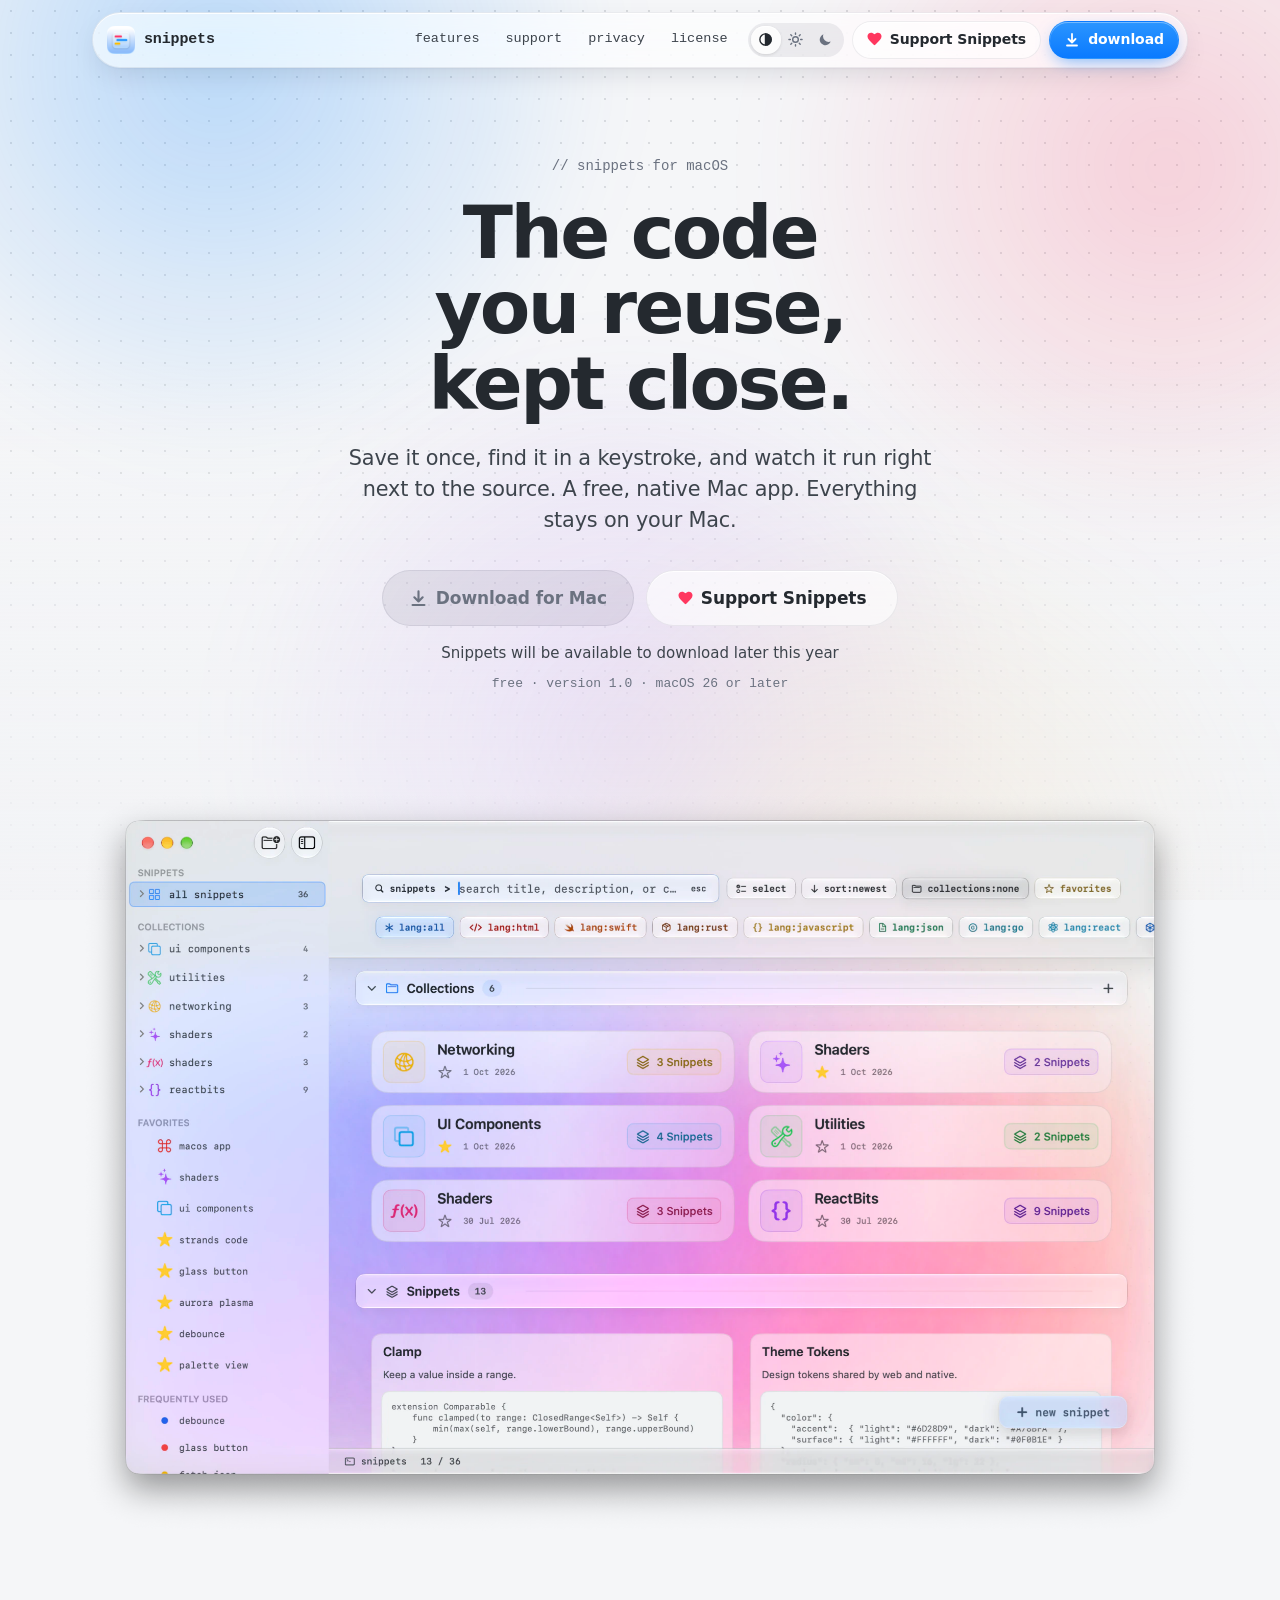
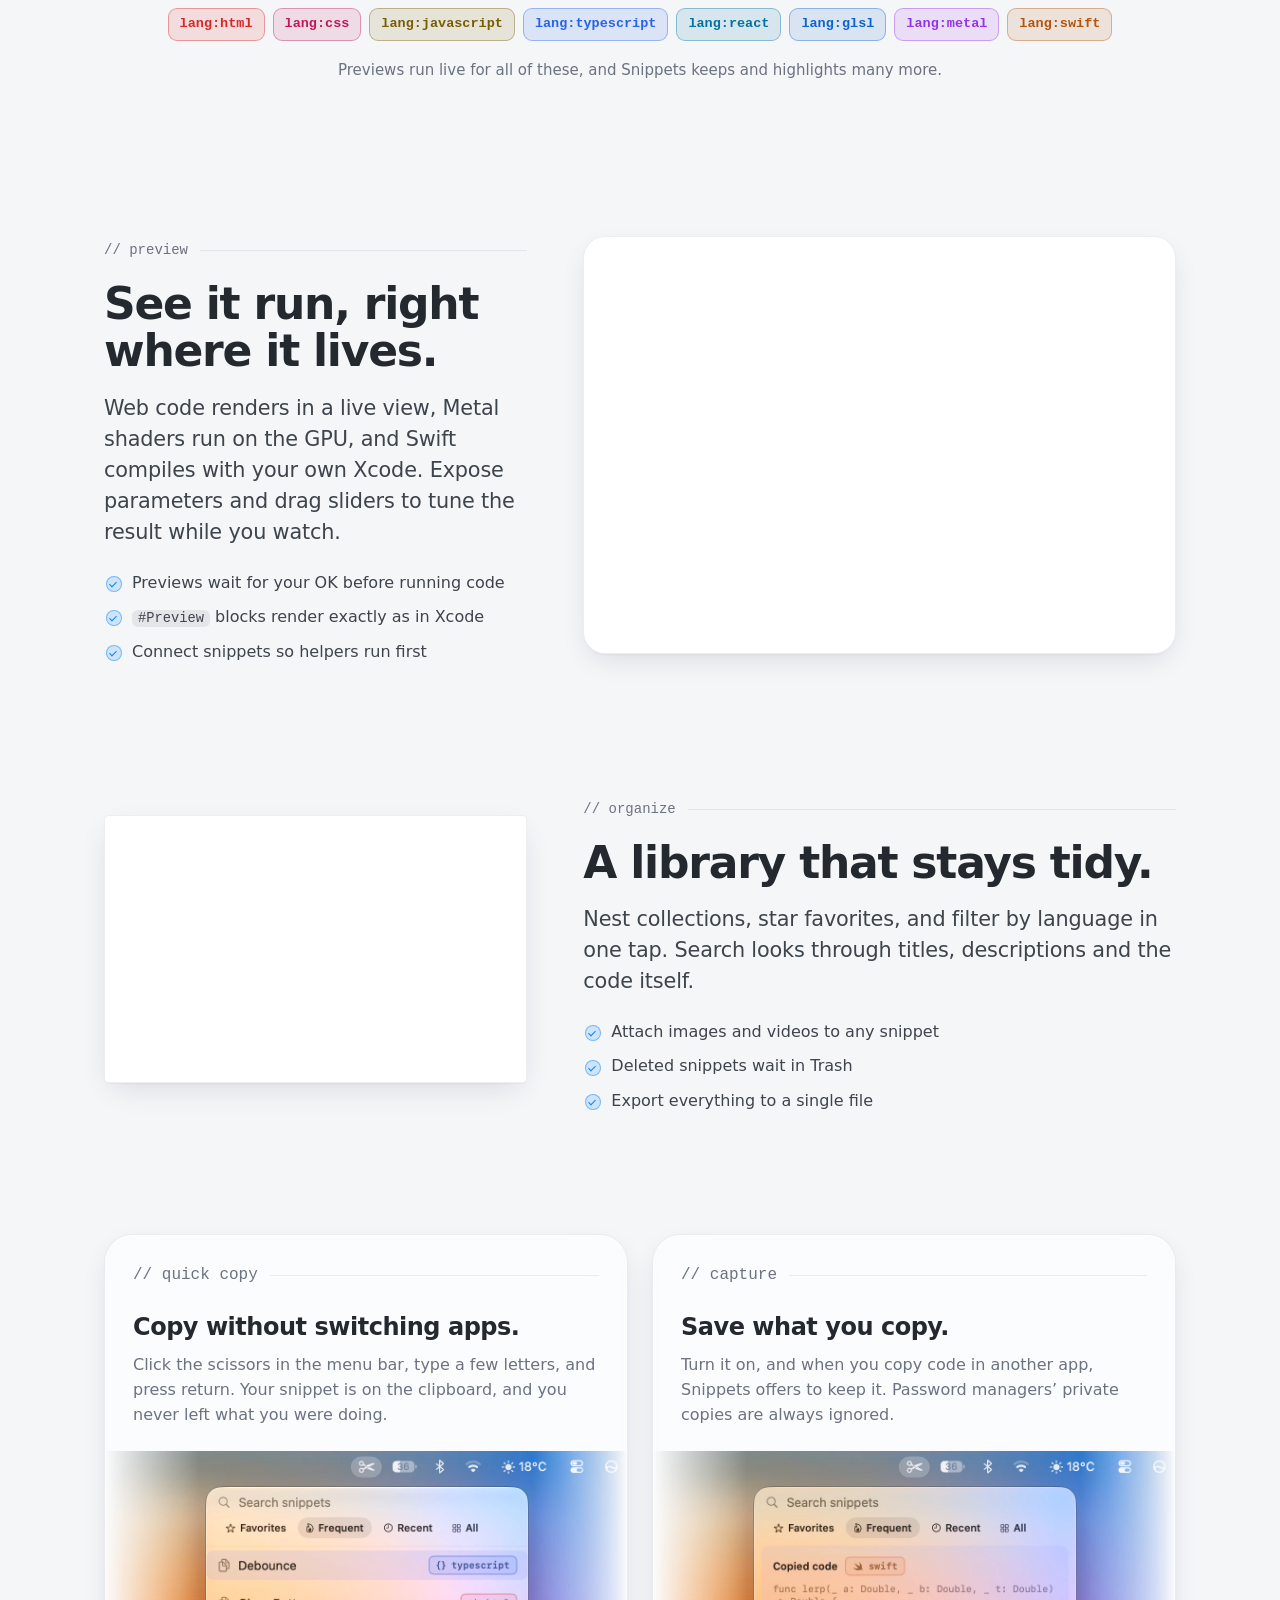
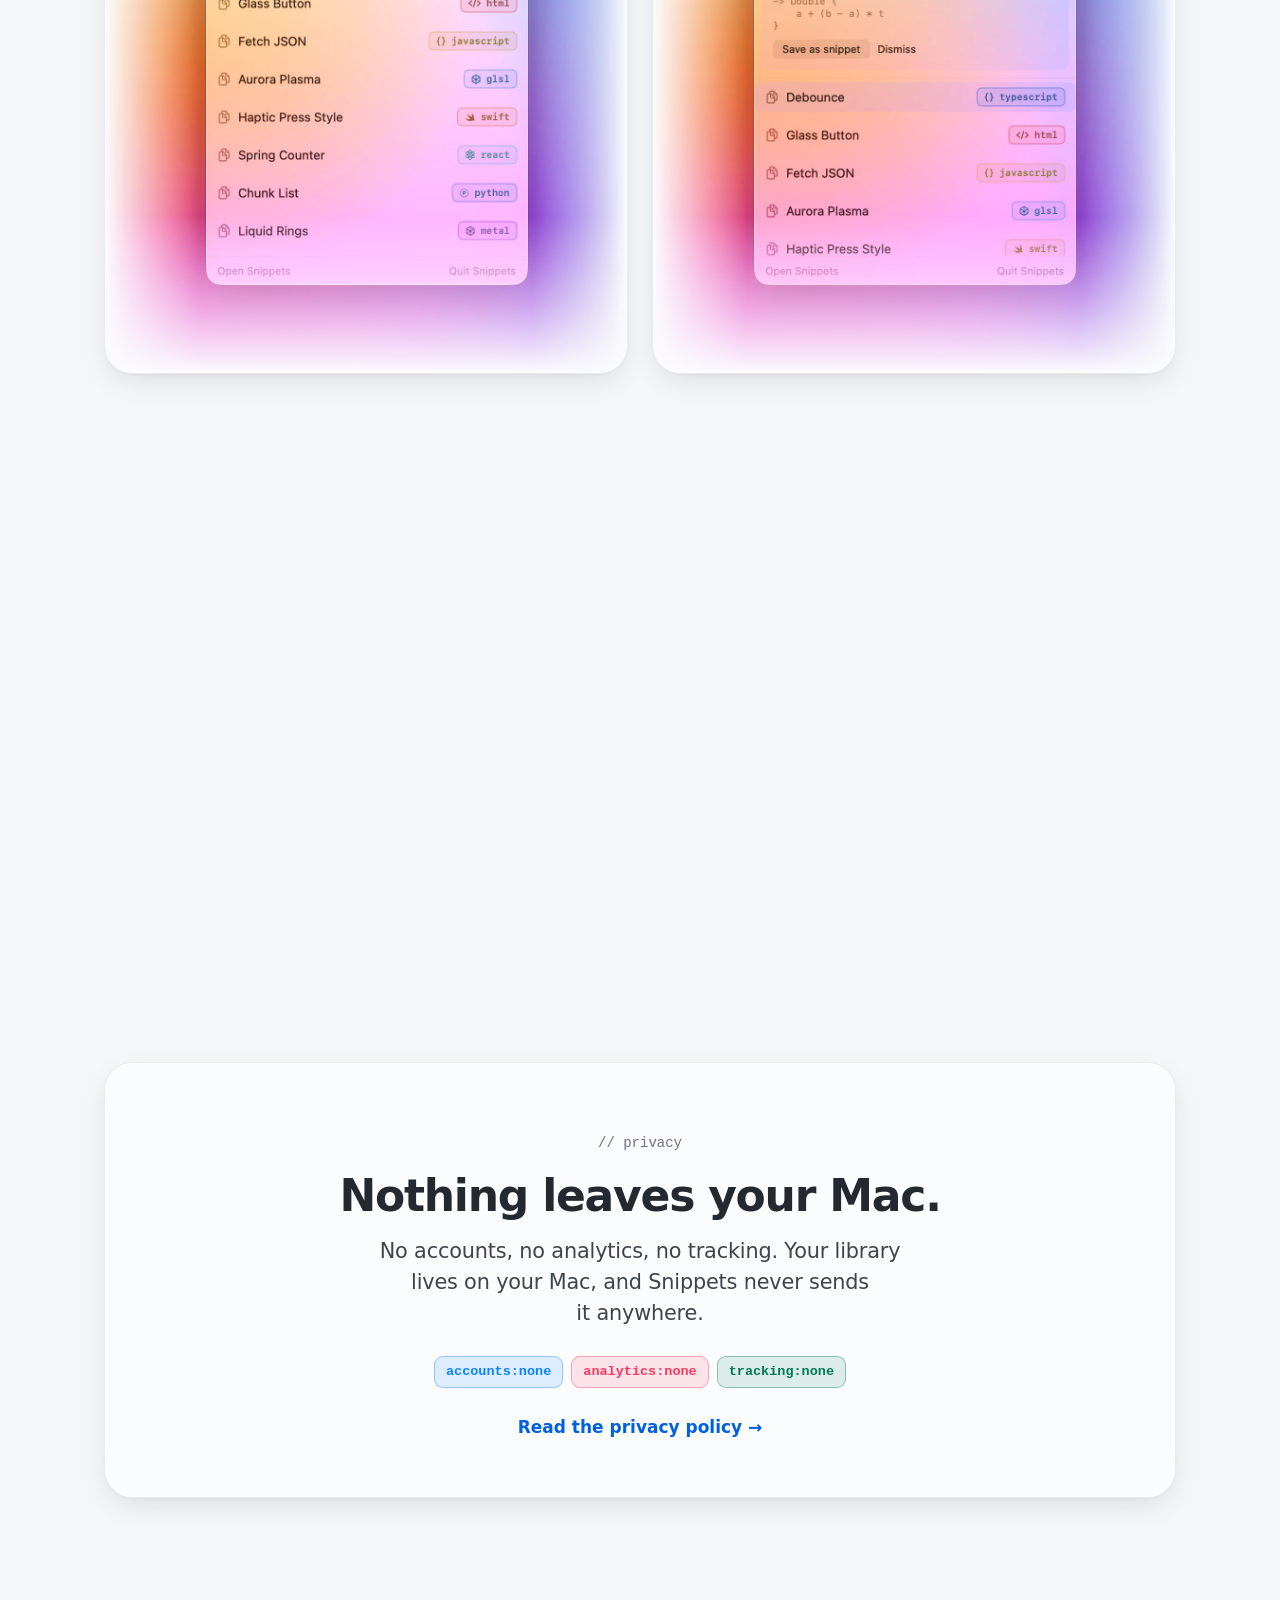
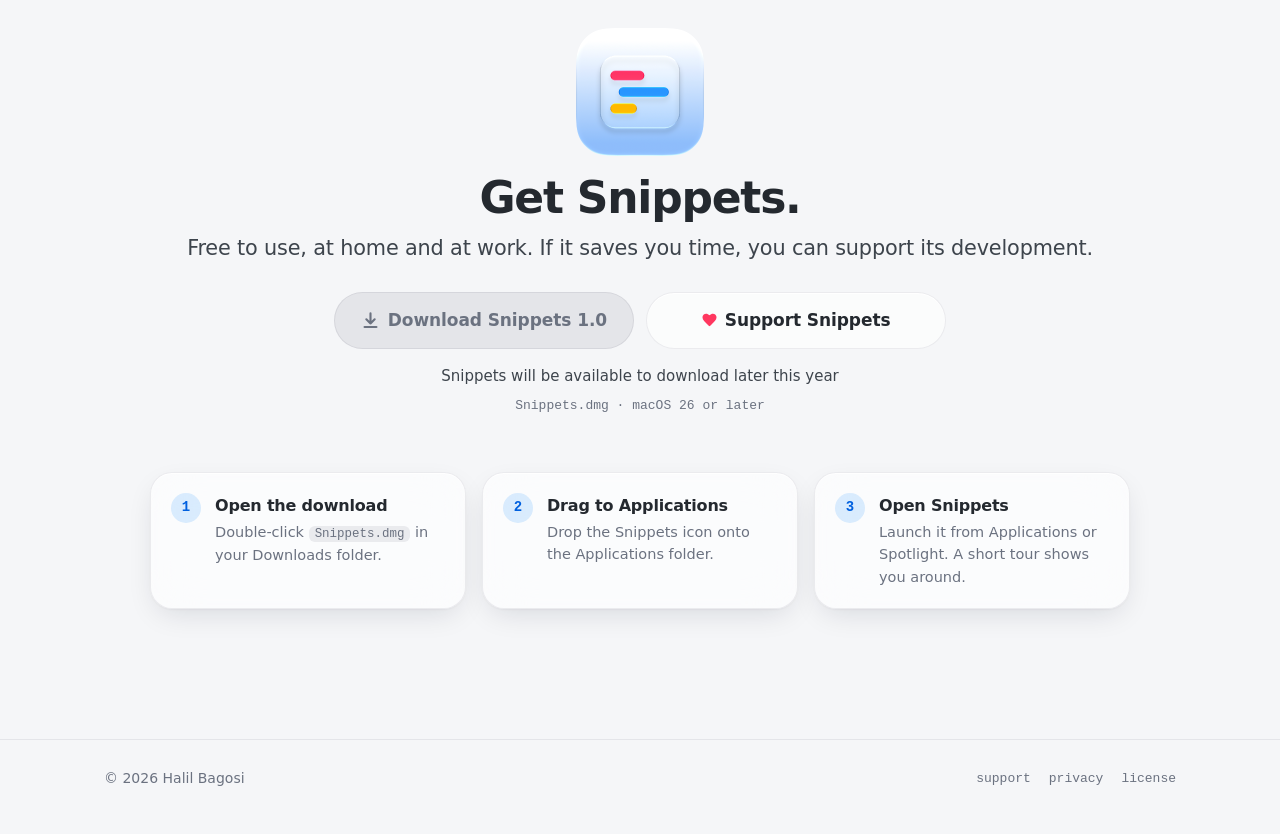
==== commit a3f201ae: "Equal-width download and support buttons Co-Authored-By: Claude Opus 5.5 <noreply@anthropic.com>" ====
--- a/index.html
+++ b/index.html
@@ -223,7 +223,7 @@
       <img class="download-icon reveal theme-dark" src="icon-dark.png" width="128" height="128" alt="" loading="lazy">
       <h2 class="headline reveal">Get Snippets.</h2>
       <p class="lede reveal">Free to use, at home and at work. If it saves you time, you can support its development.</p>
-      <div class="reveal">
+      <div class="download-actions reveal">
         <span class="btn btn-primary btn-lg is-disabled" role="link" aria-disabled="true" data-href="https://github.com/halilbagosi/halilbagosi.github.io/releases/latest/download/Snippets.dmg">
           <svg viewBox="0 0 16 16" fill="none" stroke="currentColor" stroke-width="1.8" stroke-linecap="round" stroke-linejoin="round"><path d="M8 2v8.5M4.5 7 8 10.5 11.5 7M3 13.5h10"/></svg>
           Download Snippets 1.0
--- a/home.css
+++ b/home.css
@@ -47,11 +47,16 @@
 .hero-copy .display { margin: 0 auto; max-width: 13ch; }
 .hero-copy .lede { max-width: 600px; margin: 22px auto 34px; }
 
-.hero-actions {
-  display: flex;
+/* Button pairs (download + support): equal-width columns, each as wide as
+   the wider button, centred. */
+.hero-actions,
+.download-actions {
+  display: grid;
+  grid-auto-flow: column;
+  grid-auto-columns: 1fr;
   gap: 12px;
-  justify-content: center;
-  flex-wrap: wrap;
+  width: fit-content;
+  margin-inline: auto;
 }
 .hero-meta {
   margin: 8px 0 0;
@@ -329,7 +334,6 @@
   filter: drop-shadow(0 18px 30px rgba(10, 132, 255, 0.28));
 }
 .download .lede { margin: 12px 0 28px; }
-.download .reveal:has(> .btn) { display: flex; gap: 12px; justify-content: center; flex-wrap: wrap; }
 
 .steps {
   list-style: none;
@@ -379,7 +383,7 @@
   .pair { grid-template-columns: 1fr; padding-top: 88px; }
   .more-grid { grid-template-columns: 1fr; }
   .privacy-card { padding: 40px 22px; }
-  .hero-actions .btn { width: 100%; }
+  .hero-actions, .download-actions { grid-auto-flow: row; width: auto; }
 }
 
 @media (prefers-reduced-motion: reduce) {
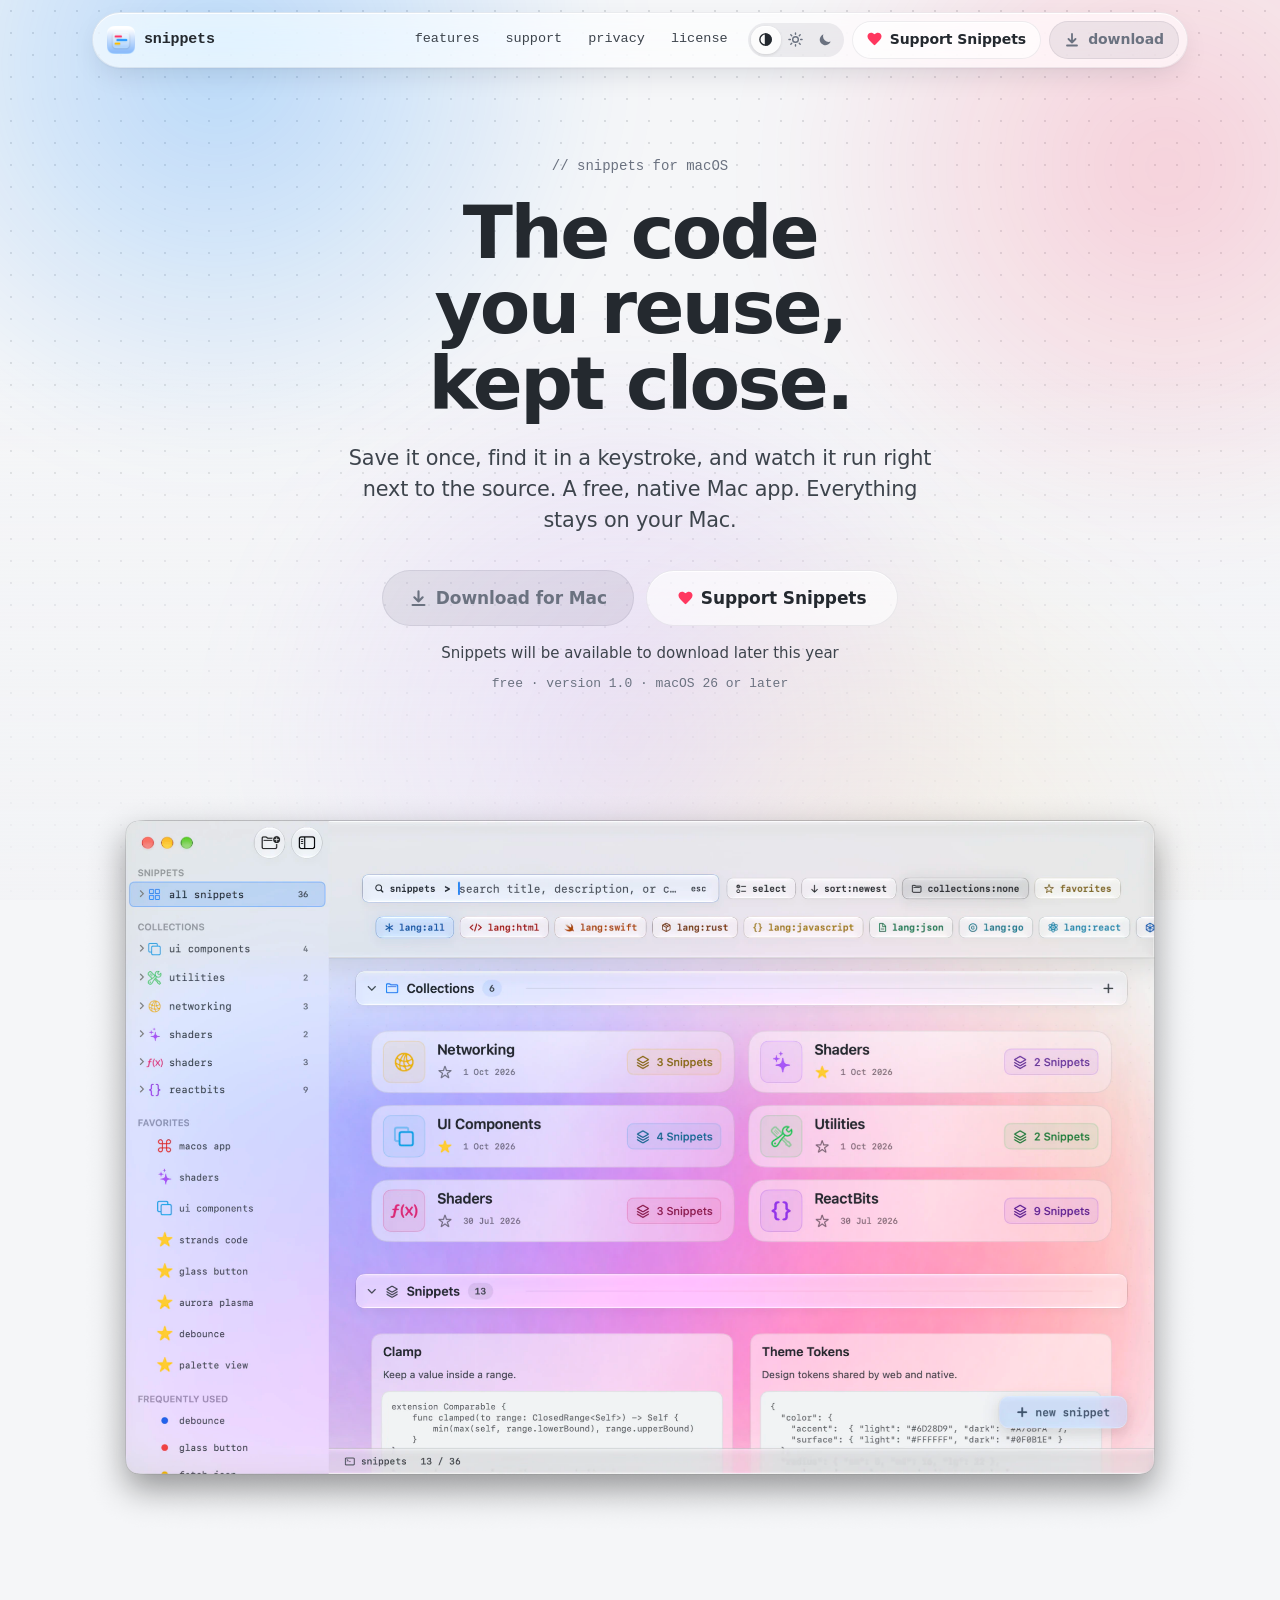
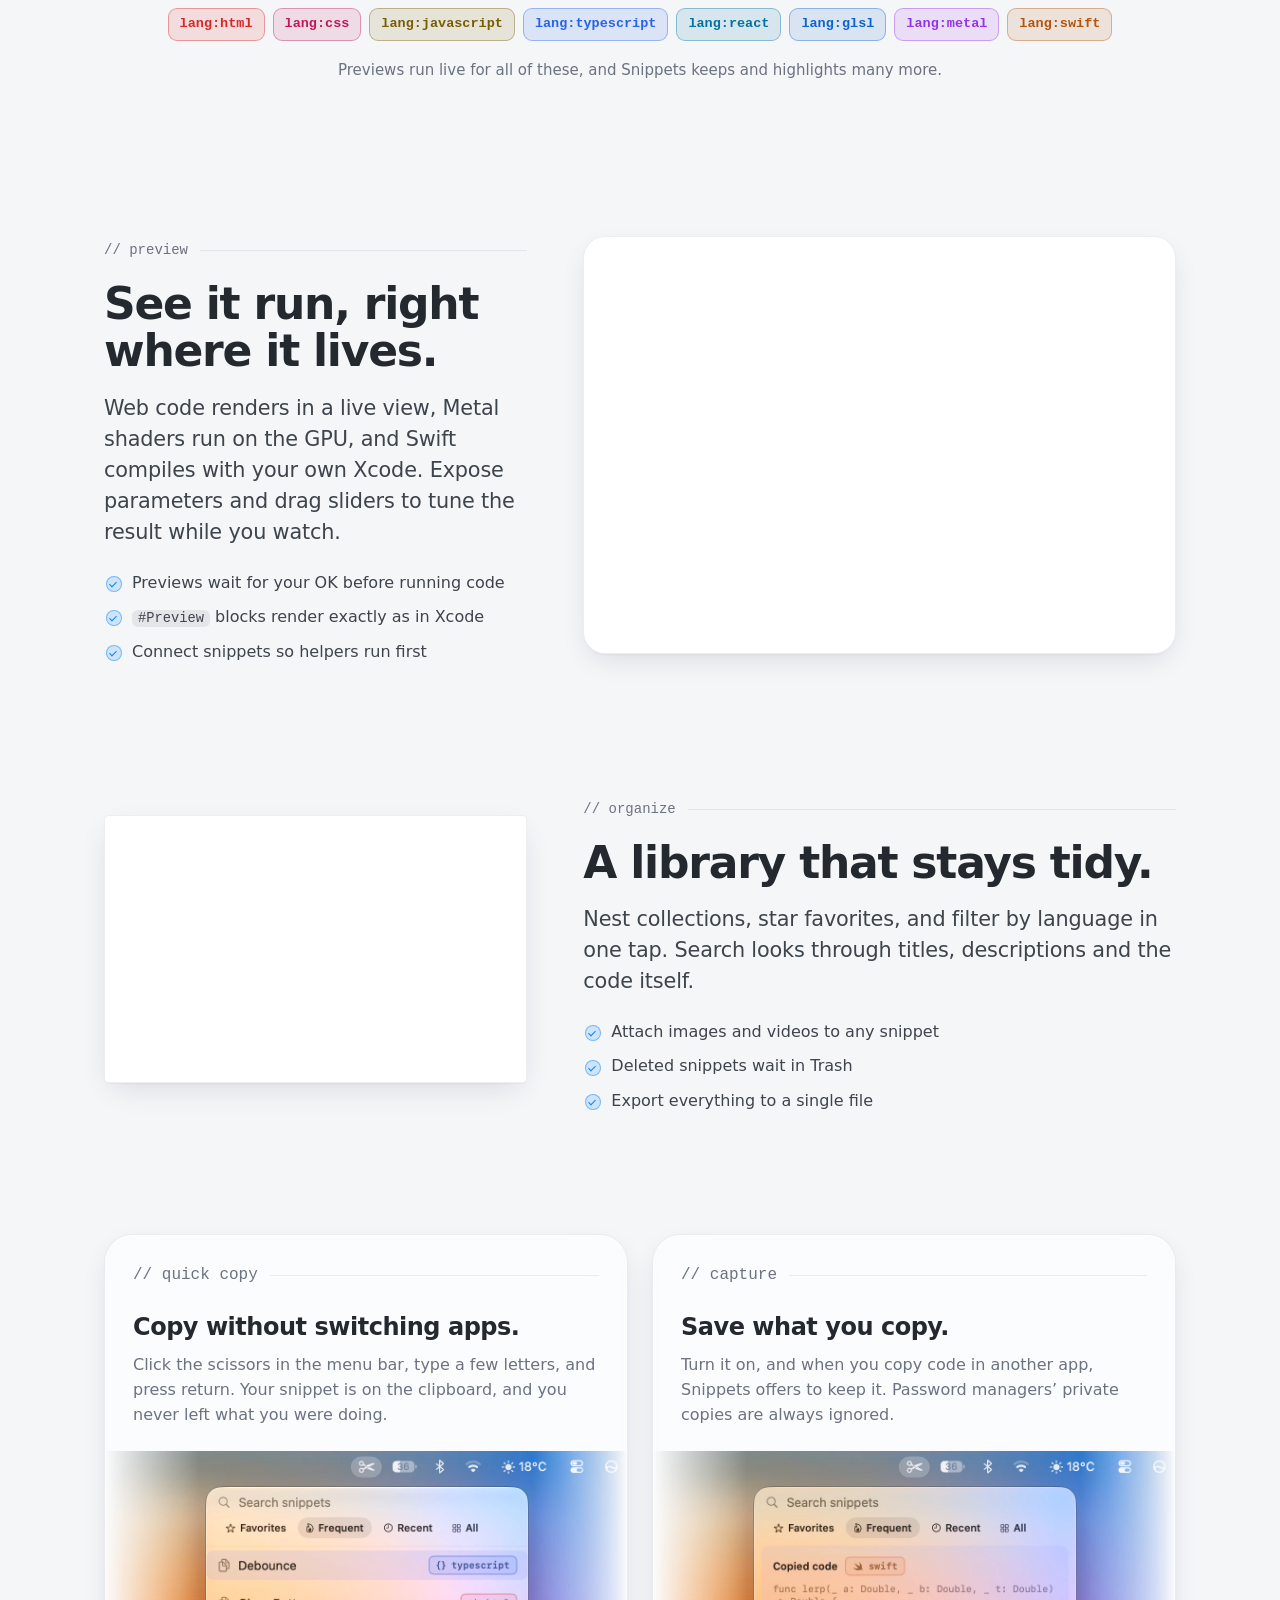
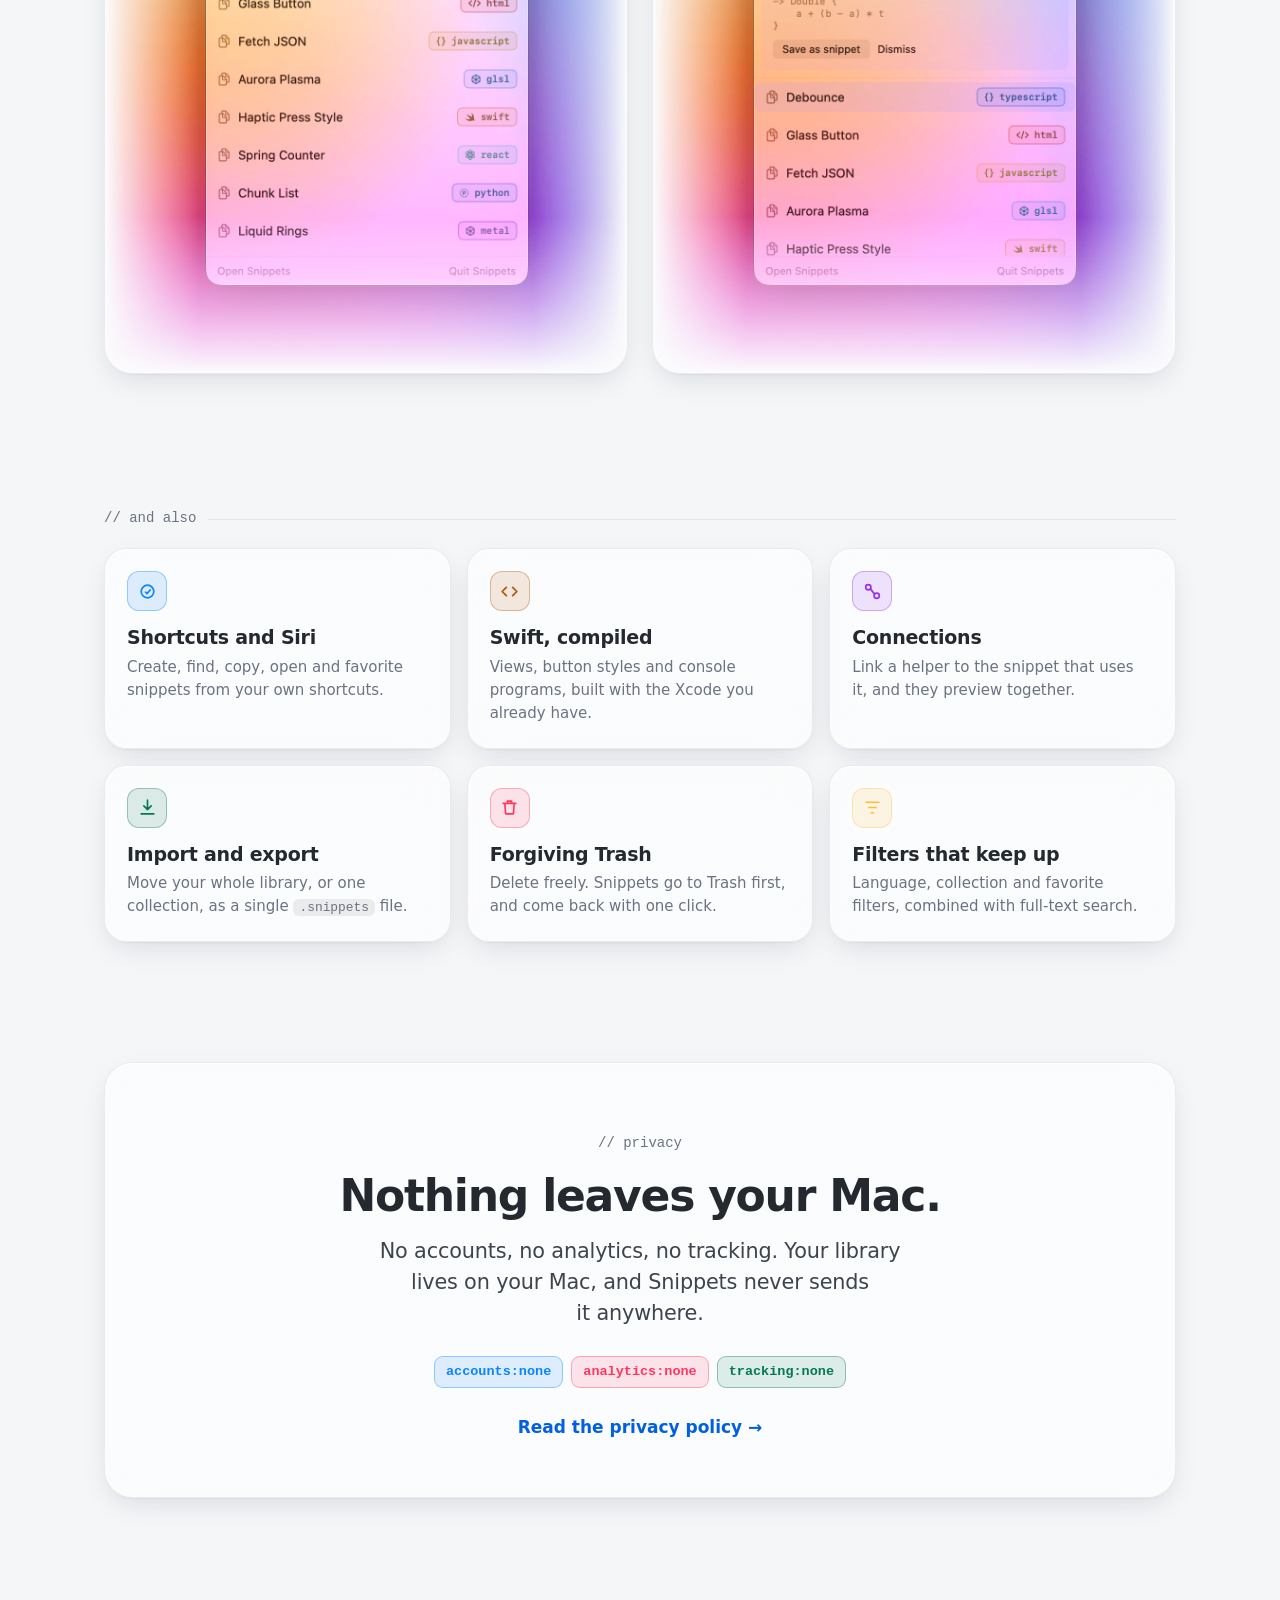
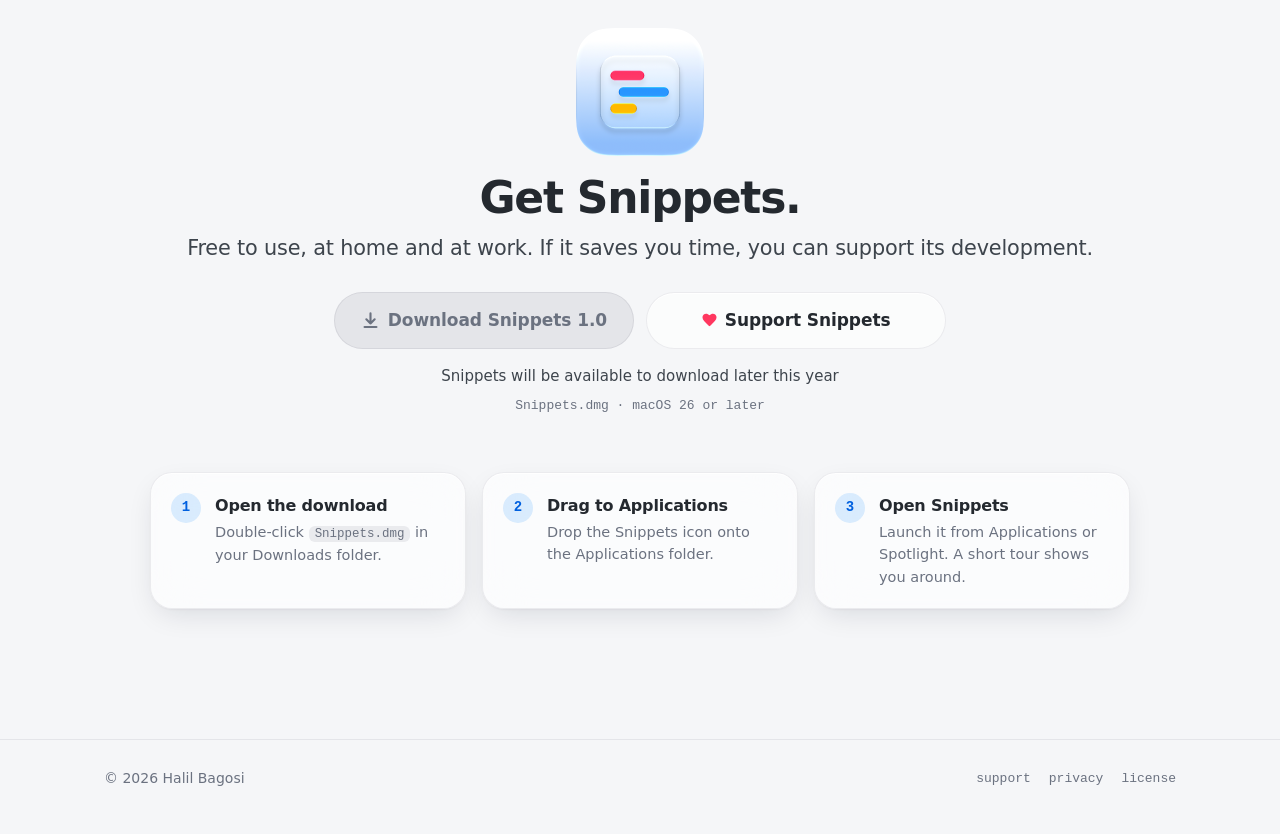
==== commit 65709eba: "Grey out the nav download button too Co-Authored-By: Claude Opus 5.5 <noreply@anthropic.com>" ====
--- a/index.html
+++ b/index.html
@@ -43,7 +43,7 @@
       <button type="button" data-choice="dark" aria-pressed="false" title="Dark"><svg viewBox="0 0 16 16" fill="currentColor"><path d="M13.5 10.2A6 6 0 0 1 5.8 2.5a6 6 0 1 0 7.7 7.7z"/></svg><span class="sr-only">Dark</span></button>
     </div>
     <a class="btn btn-glass btn-sponsor" href="https://github.com/sponsors/halilbagosi" target="_blank" rel="noopener"><svg viewBox="0 0 16 16" fill="currentColor" aria-hidden="true"><path d="M8 14.2 6.9 13.2C3 9.7.5 7.4.5 4.6.5 2.4 2.2.7 4.4.7c1.2 0 2.5.6 3.6 1.8C9.1 1.3 10.4.7 11.6.7c2.2 0 3.9 1.7 3.9 3.9 0 2.8-2.5 5.1-6.4 8.6z"/></svg><span>Support Snippets</span></a>
-    <a class="btn btn-primary" href="#download"><svg viewBox="0 0 16 16" fill="none" stroke="currentColor" stroke-width="1.8" stroke-linecap="round" stroke-linejoin="round"><path d="M8 2v8.5M4.5 7 8 10.5 11.5 7M3 13.5h10"/></svg><span>download</span></a>
+    <span class="btn btn-primary is-disabled" role="link" aria-disabled="true" title="Snippets will be available to download later this year"><svg viewBox="0 0 16 16" fill="none" stroke="currentColor" stroke-width="1.8" stroke-linecap="round" stroke-linejoin="round"><path d="M8 2v8.5M4.5 7 8 10.5 11.5 7M3 13.5h10"/></svg><span>download</span></span>
   </header>
 <!-- /header -->
 
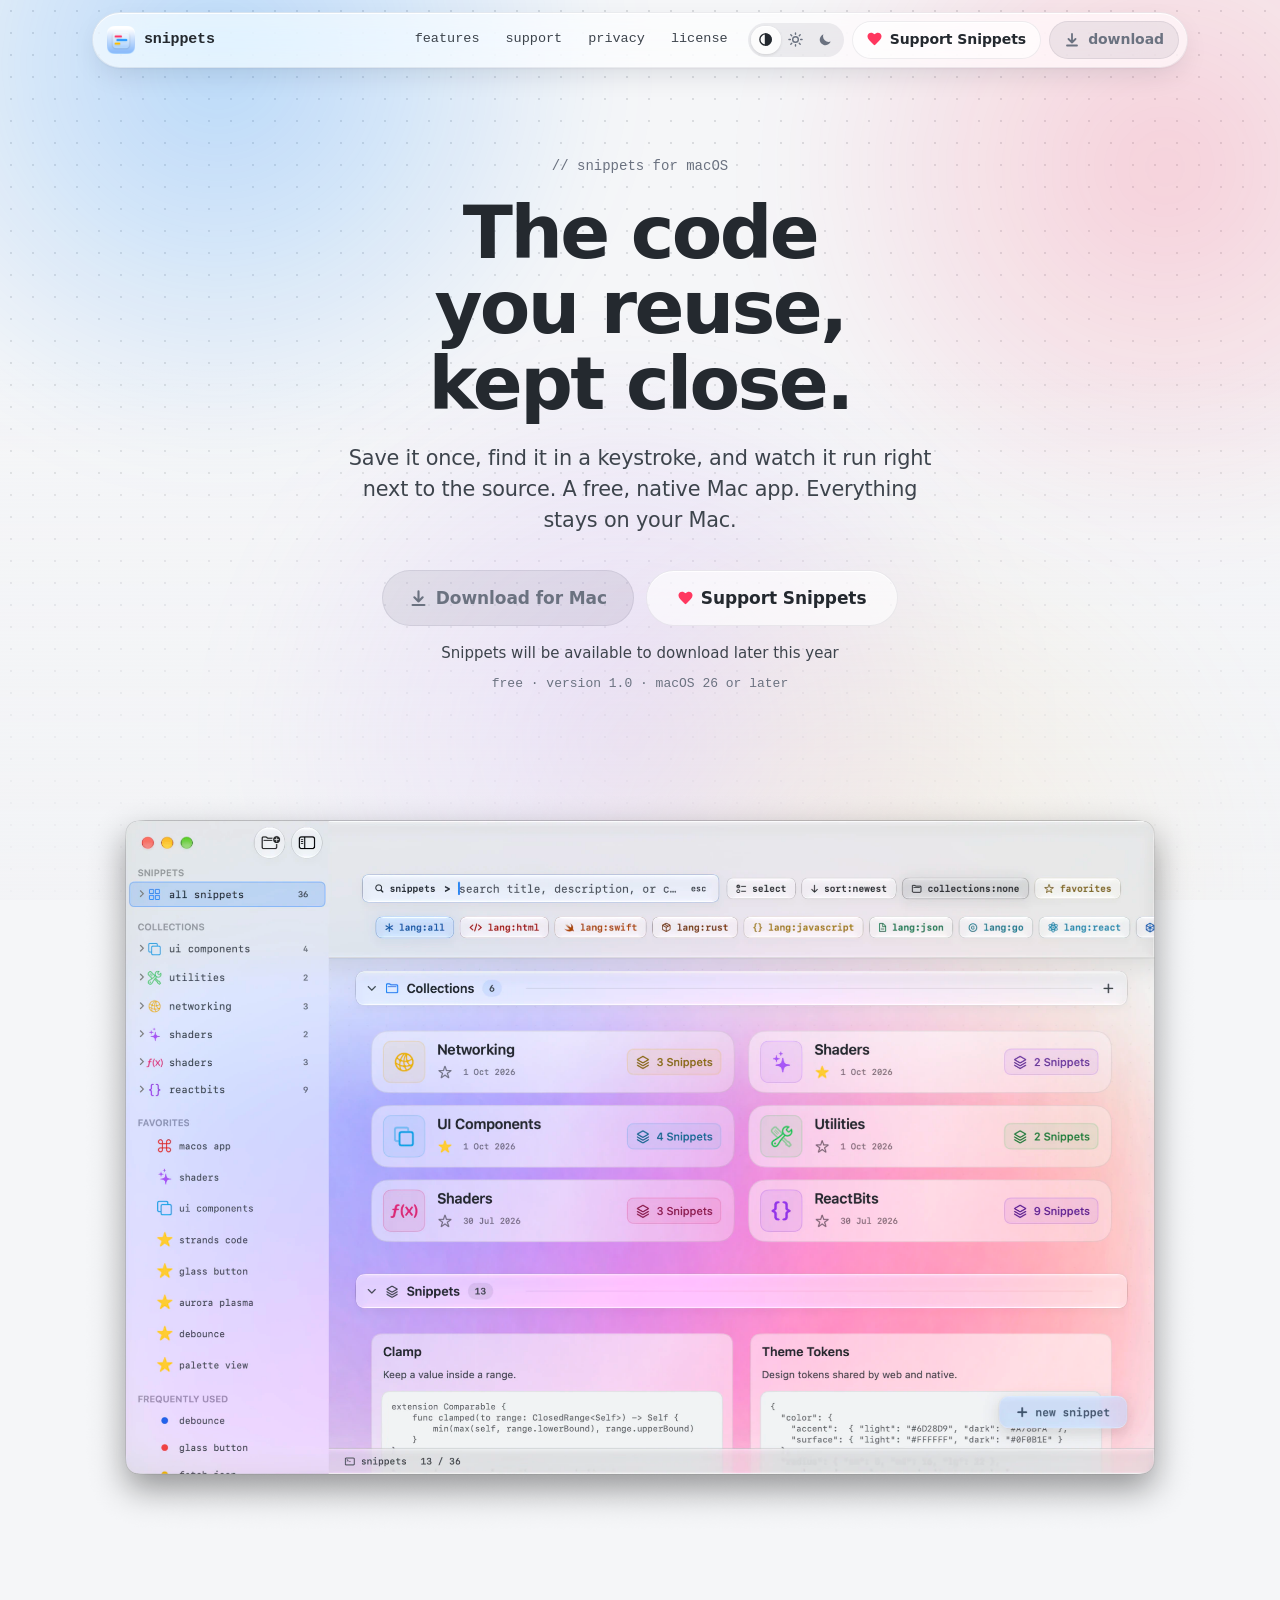
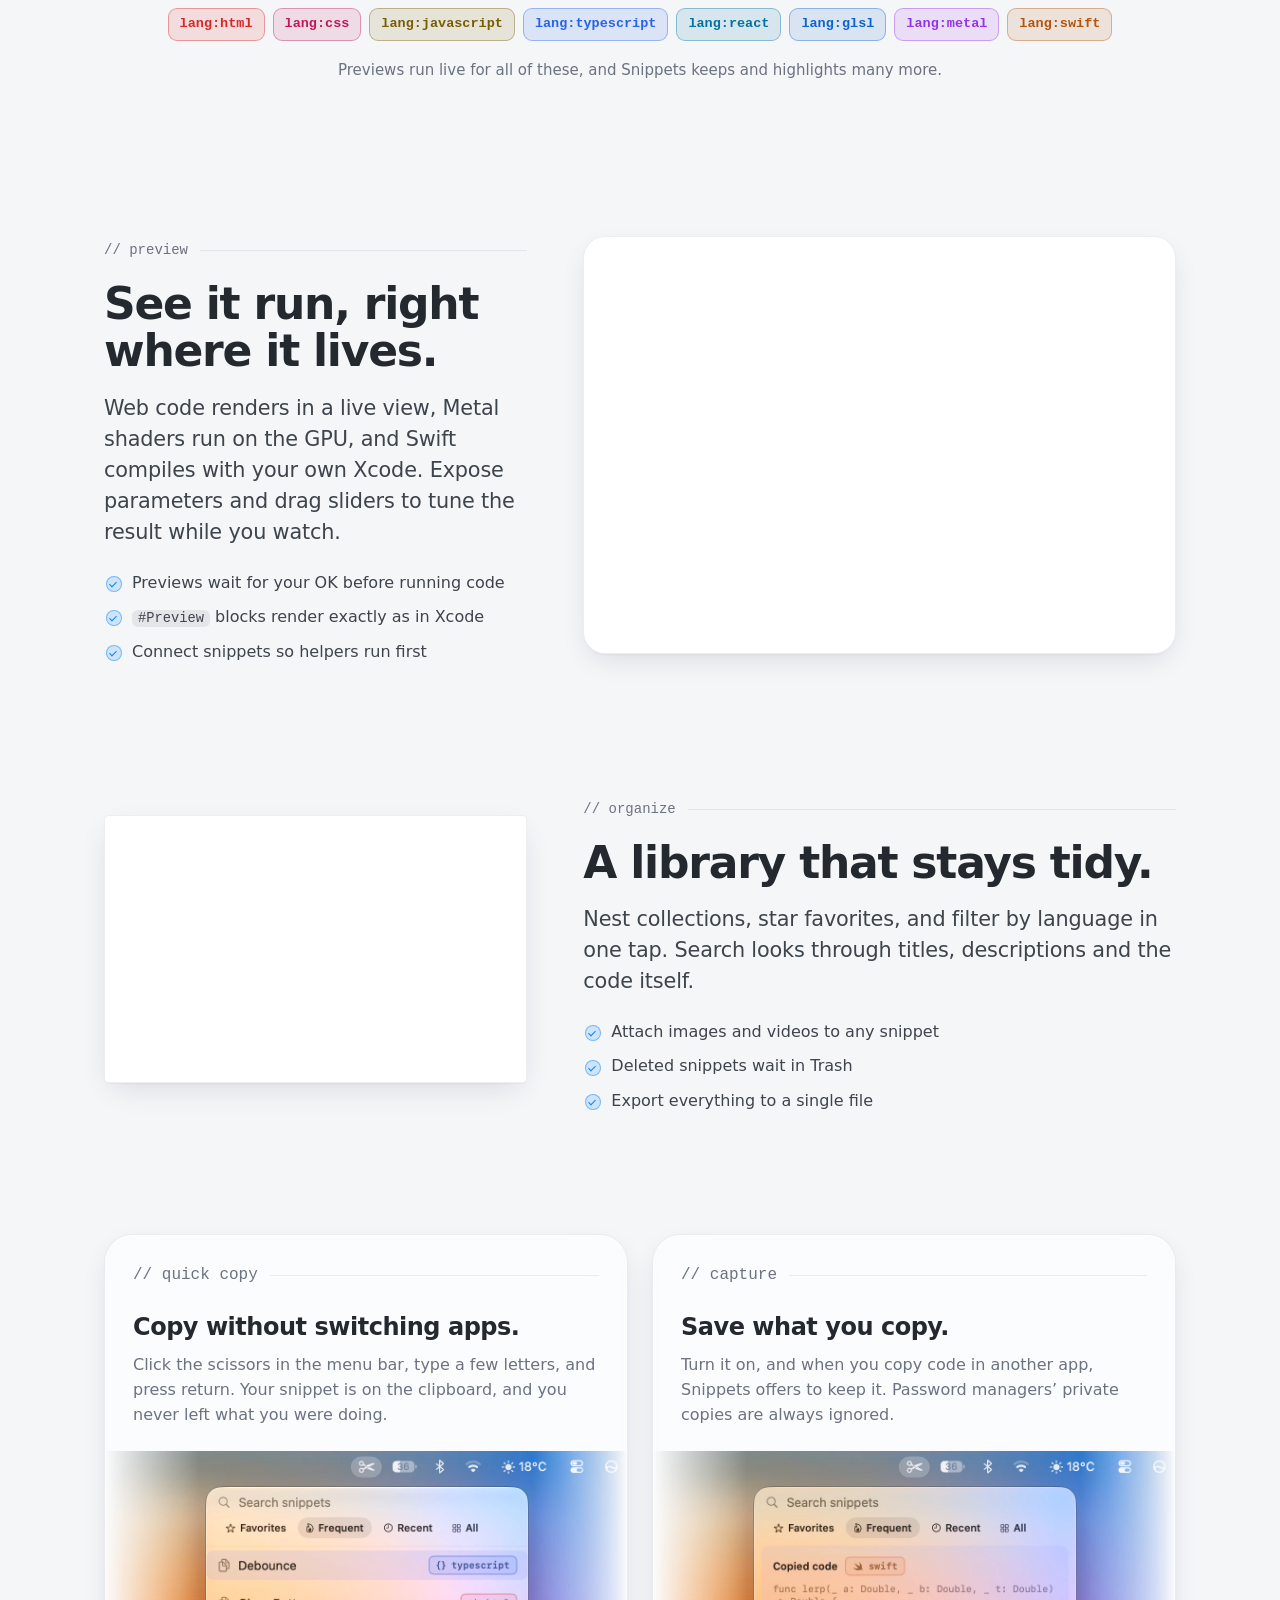
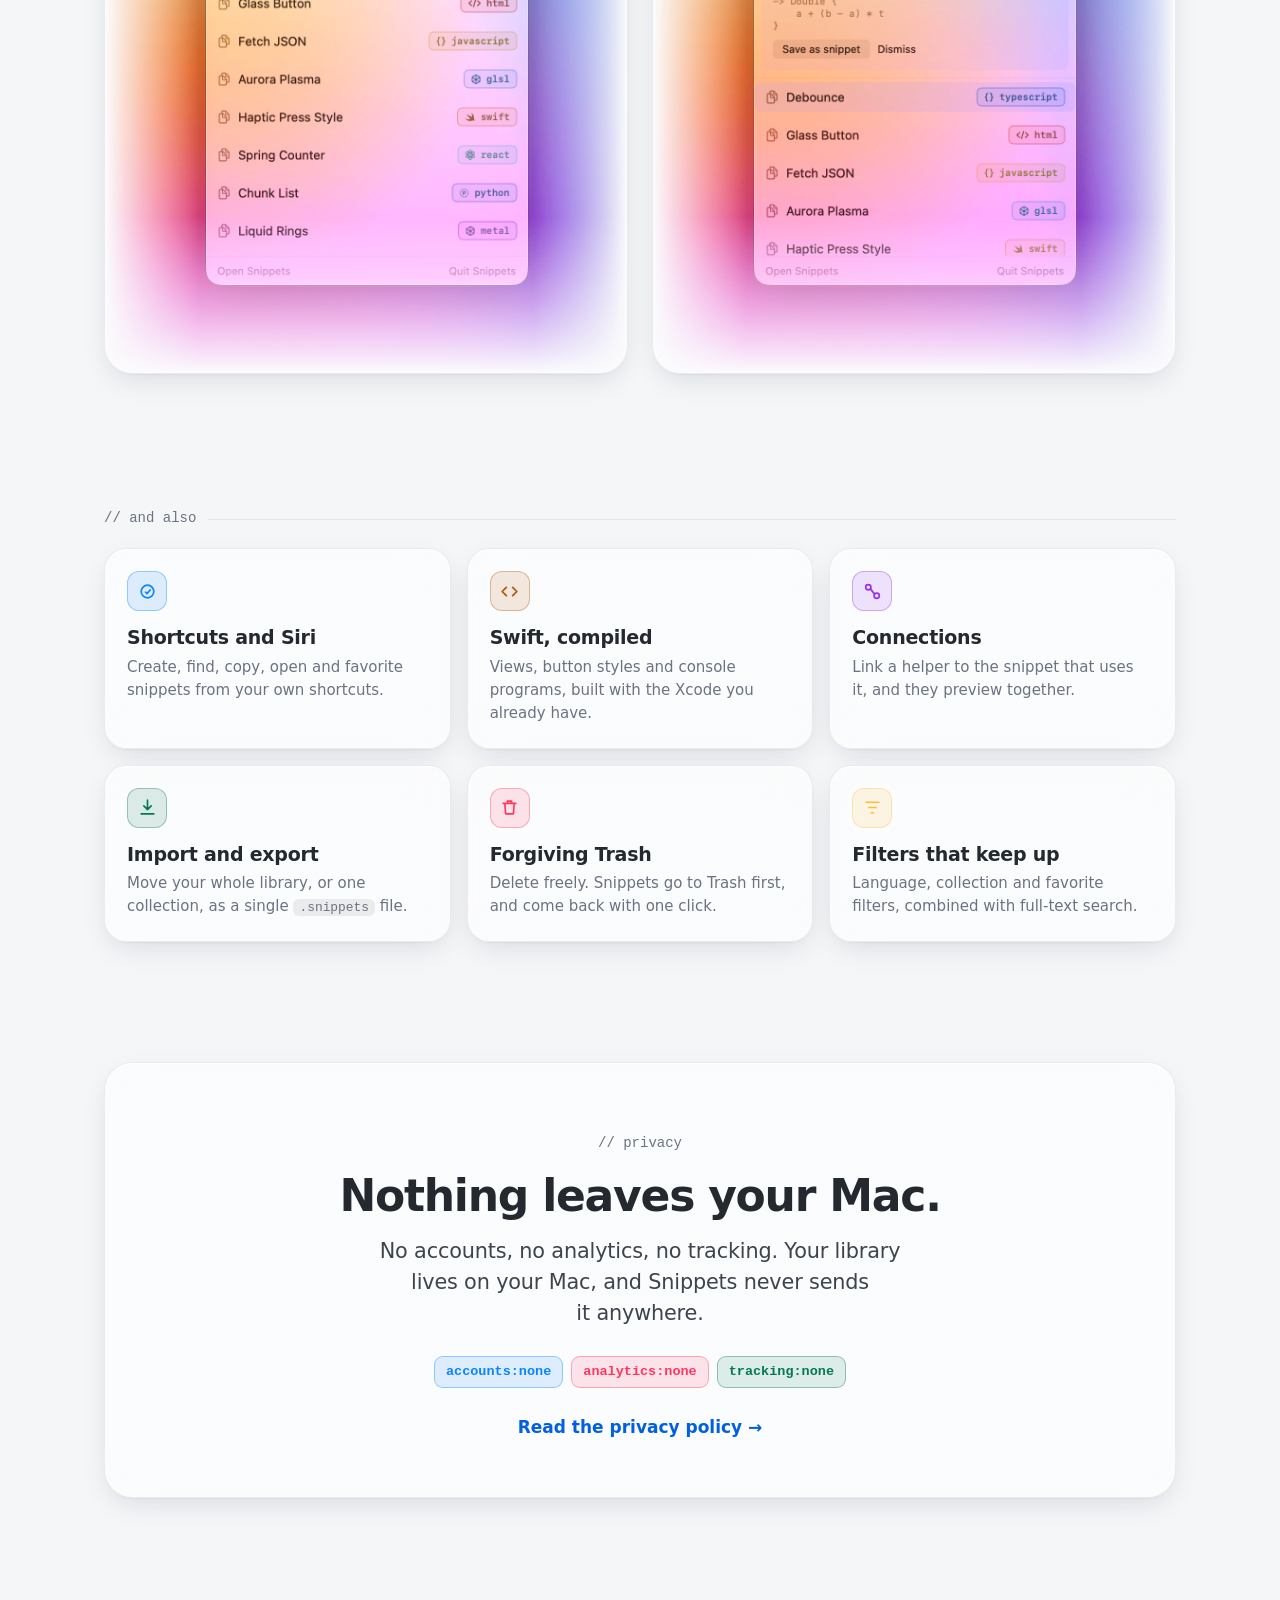
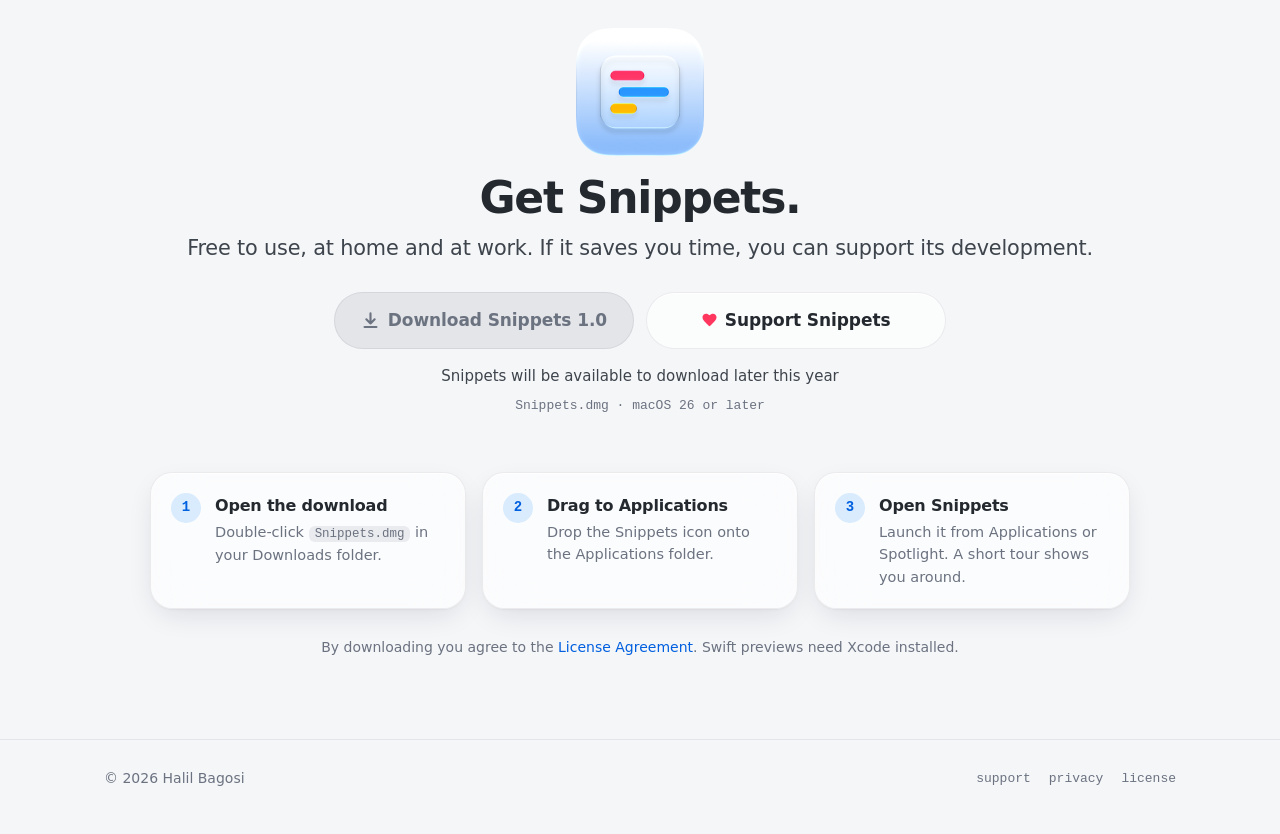
==== commit 0e397727: "Fingerprint CSS and JS so browsers never mix new pages with old styles Co-Authored-By: Claude Opus 5" ====
--- a/index.html
+++ b/index.html
@@ -14,10 +14,10 @@
   <link rel="icon" href="icon-light.png" media="(prefers-color-scheme: light)">
   <link rel="icon" href="icon-dark.png" media="(prefers-color-scheme: dark)">
 <!-- /favicons -->
-  <link rel="stylesheet" href="style.css">
-  <link rel="stylesheet" href="home.css">
+  <link rel="stylesheet" href="style.css?v=c29a882989">
+  <link rel="stylesheet" href="home.css?v=8b76604cb0">
   <script>try{var t=localStorage.getItem("theme");if(t==="light"||t==="dark")document.documentElement.dataset.theme=t}catch(e){}</script>
-  <script src="site.js" defer></script>
+  <script src="site.js?v=81d6216245" defer></script>
 </head>
 <body>
   <div class="backdrop" aria-hidden="true">
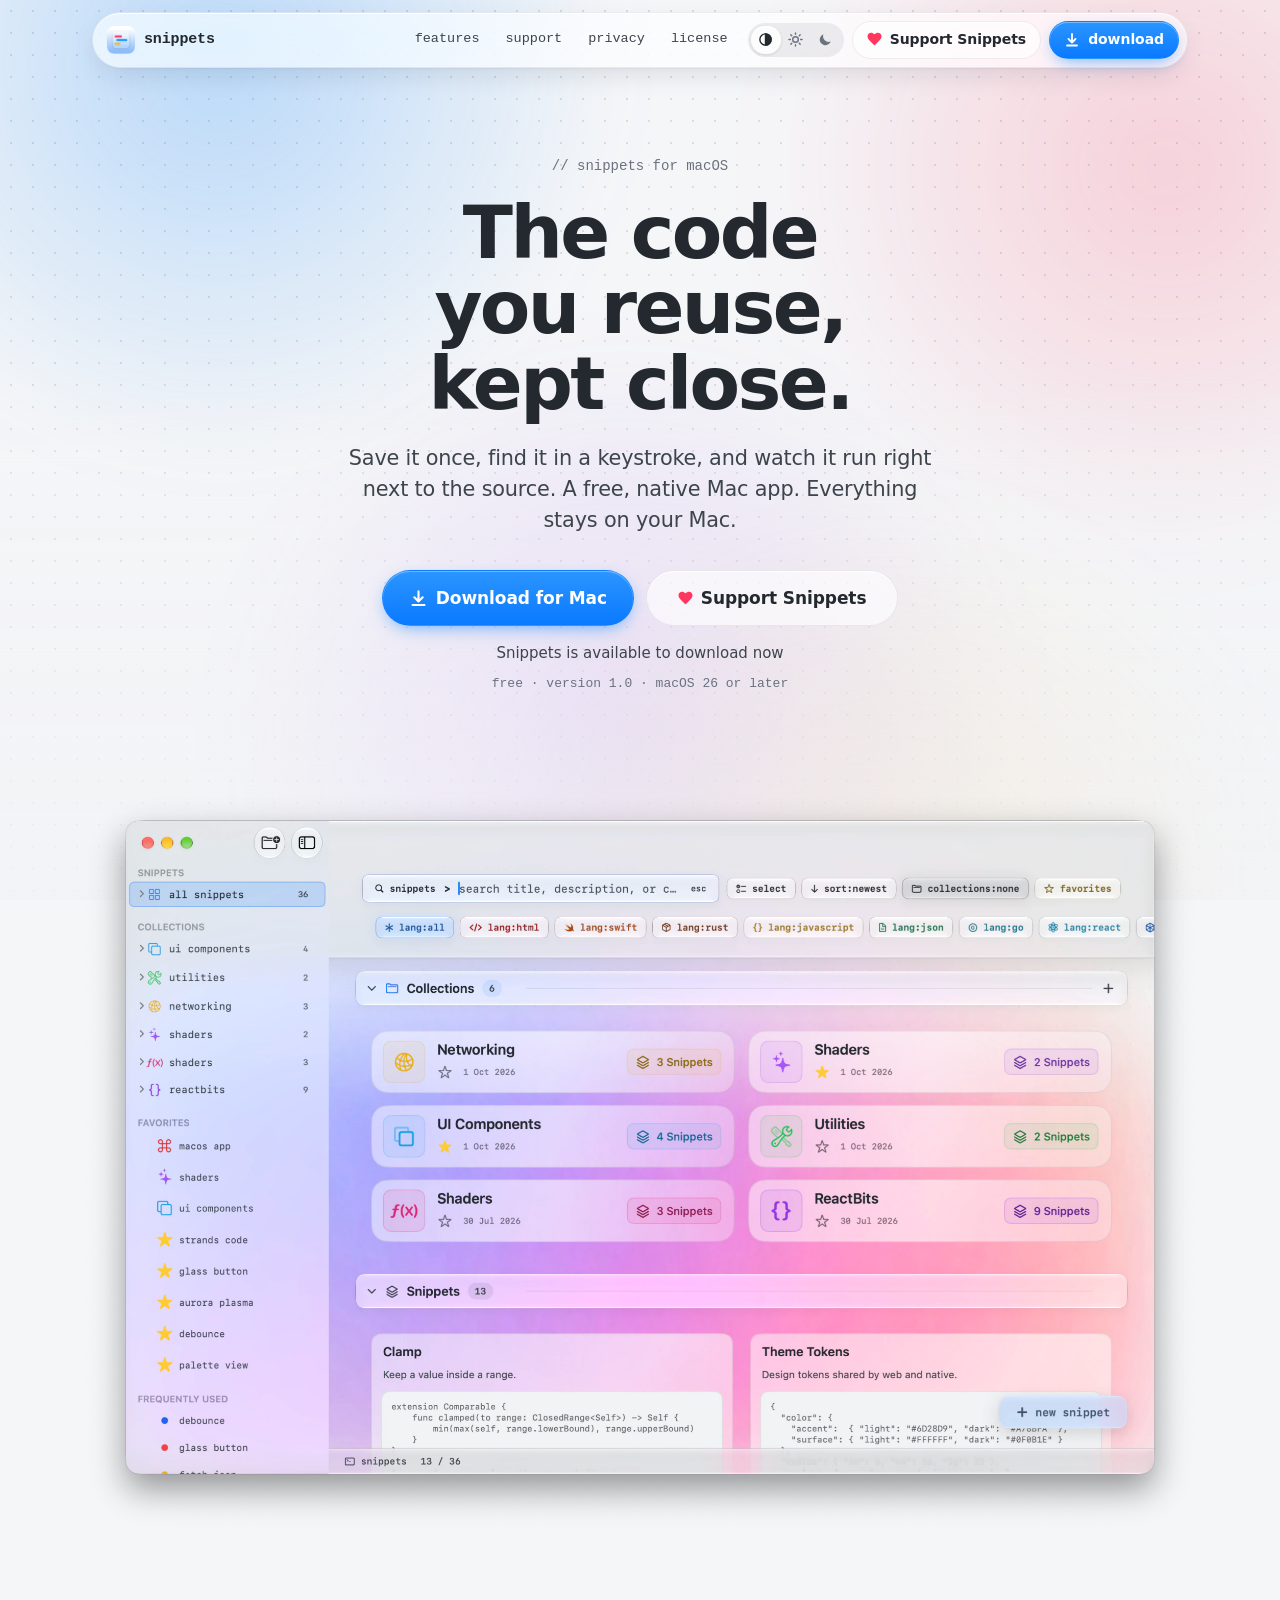
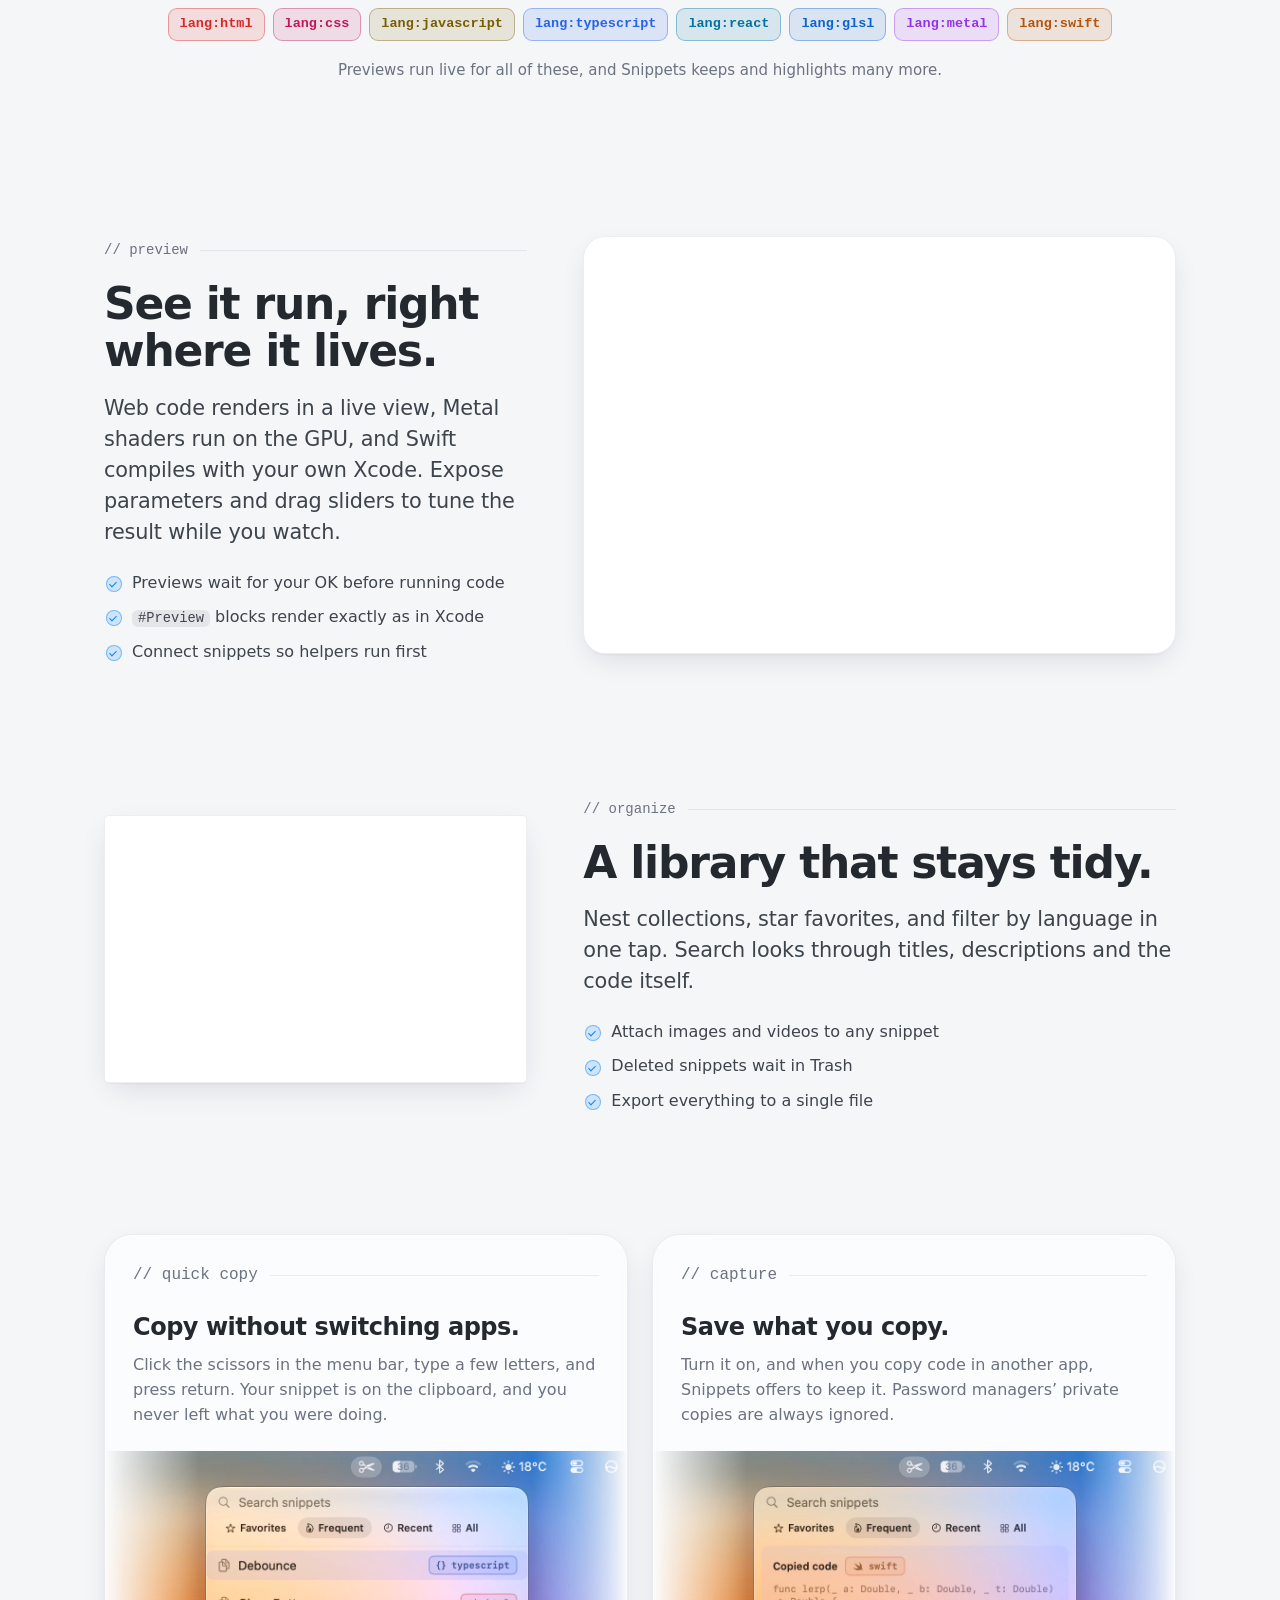
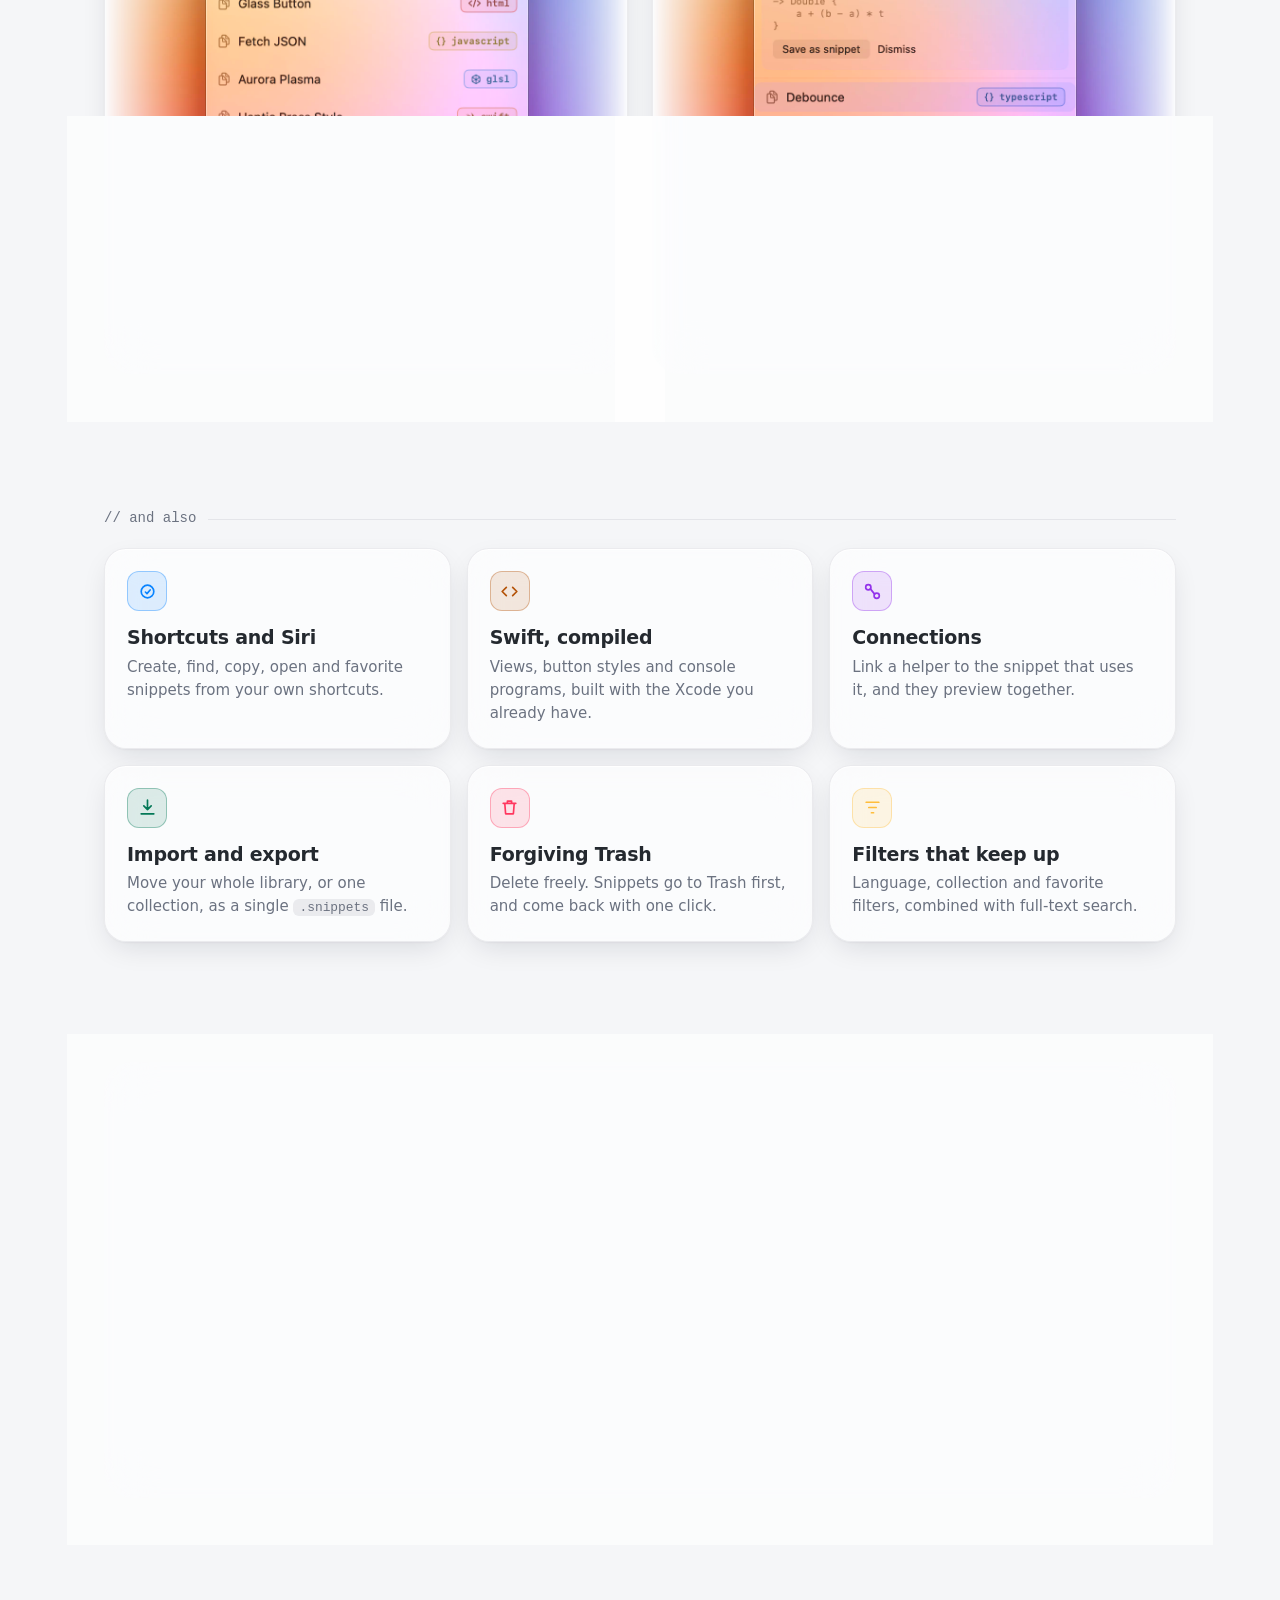
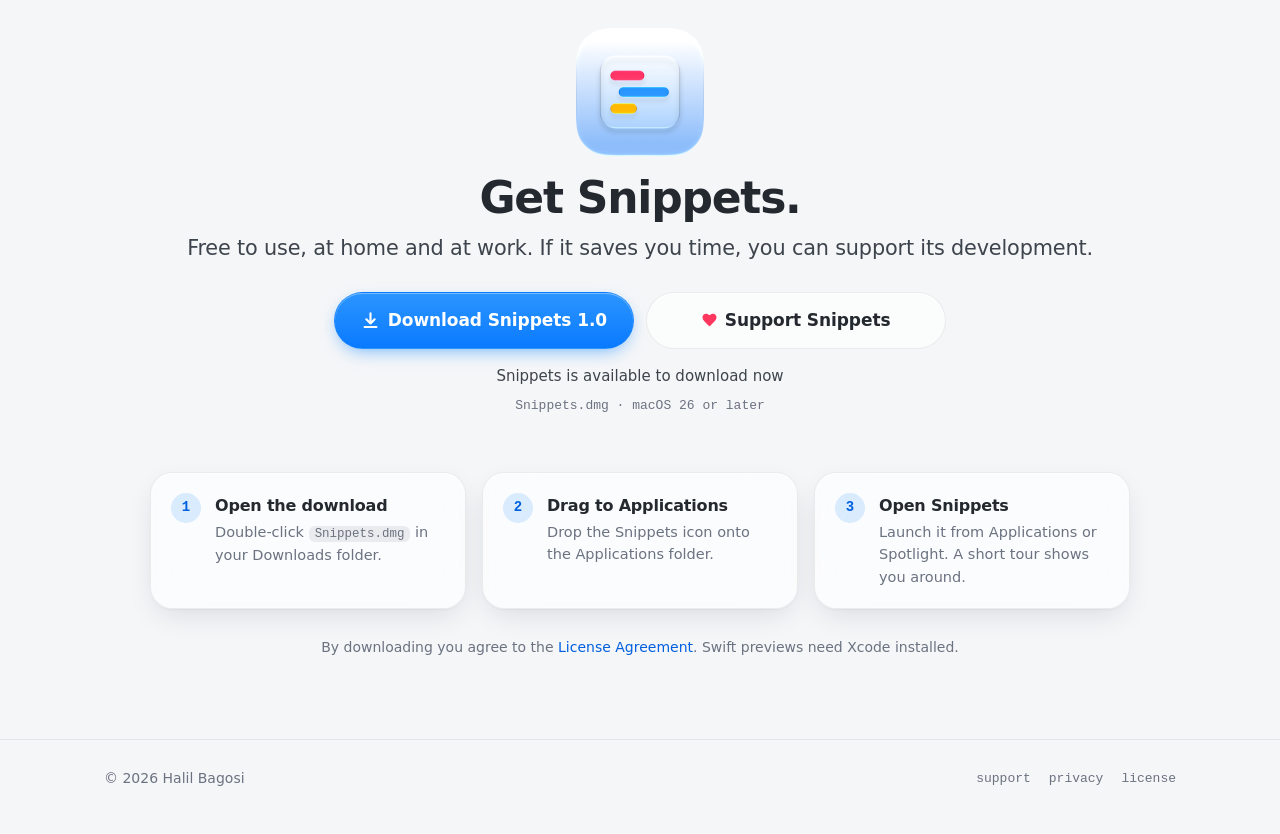
==== commit 5f7d07fb: "Turn on the download buttons: Snippets 1.0 is available now Co-Authored-By: Claude Opus 5.5 <noreply" ====
--- a/index.html
+++ b/index.html
@@ -43,7 +43,7 @@
       <button type="button" data-choice="dark" aria-pressed="false" title="Dark"><svg viewBox="0 0 16 16" fill="currentColor"><path d="M13.5 10.2A6 6 0 0 1 5.8 2.5a6 6 0 1 0 7.7 7.7z"/></svg><span class="sr-only">Dark</span></button>
     </div>
     <a class="btn btn-glass btn-sponsor" href="https://github.com/sponsors/halilbagosi" target="_blank" rel="noopener"><svg viewBox="0 0 16 16" fill="currentColor" aria-hidden="true"><path d="M8 14.2 6.9 13.2C3 9.7.5 7.4.5 4.6.5 2.4 2.2.7 4.4.7c1.2 0 2.5.6 3.6 1.8C9.1 1.3 10.4.7 11.6.7c2.2 0 3.9 1.7 3.9 3.9 0 2.8-2.5 5.1-6.4 8.6z"/></svg><span>Support Snippets</span></a>
-    <span class="btn btn-primary is-disabled" role="link" aria-disabled="true" title="Snippets will be available to download later this year"><svg viewBox="0 0 16 16" fill="none" stroke="currentColor" stroke-width="1.8" stroke-linecap="round" stroke-linejoin="round"><path d="M8 2v8.5M4.5 7 8 10.5 11.5 7M3 13.5h10"/></svg><span>download</span></span>
+    <a class="btn btn-primary" href="https://github.com/halilbagosi/halilbagosi.github.io/releases/latest/download/Snippets.dmg"><svg viewBox="0 0 16 16" fill="none" stroke="currentColor" stroke-width="1.8" stroke-linecap="round" stroke-linejoin="round"><path d="M8 2v8.5M4.5 7 8 10.5 11.5 7M3 13.5h10"/></svg><span>download</span></a>
   </header>
 <!-- /header -->
 
@@ -55,16 +55,16 @@
         <h1 class="display reveal">The code you reuse,<br>kept close.</h1>
         <p class="lede reveal">Save it once, find it in a keystroke, and watch it run right next to the source. A free, native Mac app. Everything stays on your Mac.</p>
         <div class="hero-actions reveal">
-          <span class="btn btn-primary btn-lg is-disabled" role="link" aria-disabled="true" data-href="https://github.com/halilbagosi/halilbagosi.github.io/releases/latest/download/Snippets.dmg">
+          <a class="btn btn-primary btn-lg" href="https://github.com/halilbagosi/halilbagosi.github.io/releases/latest/download/Snippets.dmg">
             <svg viewBox="0 0 16 16" fill="none" stroke="currentColor" stroke-width="1.8" stroke-linecap="round" stroke-linejoin="round"><path d="M8 2v8.5M4.5 7 8 10.5 11.5 7M3 13.5h10"/></svg>
             Download for Mac
-          </span>
+          </a>
           <a class="btn btn-glass btn-lg btn-sponsor" href="https://github.com/sponsors/halilbagosi" target="_blank" rel="noopener">
             <svg viewBox="0 0 16 16" fill="currentColor" aria-hidden="true"><path d="M8 14.2 6.9 13.2C3 9.7.5 7.4.5 4.6.5 2.4 2.2.7 4.4.7c1.2 0 2.5.6 3.6 1.8C9.1 1.3 10.4.7 11.6.7c2.2 0 3.9 1.7 3.9 3.9 0 2.8-2.5 5.1-6.4 8.6z"/></svg>
             Support Snippets
           </a>
         </div>
-        <p class="soon reveal">Snippets will be available to download later this year</p>
+        <p class="soon reveal">Snippets is available to download now</p>
         <p class="hero-meta reveal">free · version 1.0 · macOS 26 or later</p>
       </div>
 
@@ -224,16 +224,16 @@
       <h2 class="headline reveal">Get Snippets.</h2>
       <p class="lede reveal">Free to use, at home and at work. If it saves you time, you can support its development.</p>
       <div class="download-actions reveal">
-        <span class="btn btn-primary btn-lg is-disabled" role="link" aria-disabled="true" data-href="https://github.com/halilbagosi/halilbagosi.github.io/releases/latest/download/Snippets.dmg">
+        <a class="btn btn-primary btn-lg" href="https://github.com/halilbagosi/halilbagosi.github.io/releases/latest/download/Snippets.dmg">
           <svg viewBox="0 0 16 16" fill="none" stroke="currentColor" stroke-width="1.8" stroke-linecap="round" stroke-linejoin="round"><path d="M8 2v8.5M4.5 7 8 10.5 11.5 7M3 13.5h10"/></svg>
           Download Snippets 1.0
-        </span>
+        </a>
         <a class="btn btn-glass btn-lg btn-sponsor" href="https://github.com/sponsors/halilbagosi" target="_blank" rel="noopener">
           <svg viewBox="0 0 16 16" fill="currentColor" aria-hidden="true"><path d="M8 14.2 6.9 13.2C3 9.7.5 7.4.5 4.6.5 2.4 2.2.7 4.4.7c1.2 0 2.5.6 3.6 1.8C9.1 1.3 10.4.7 11.6.7c2.2 0 3.9 1.7 3.9 3.9 0 2.8-2.5 5.1-6.4 8.6z"/></svg>
           Support Snippets
         </a>
       </div>
-      <p class="soon reveal">Snippets will be available to download later this year</p>
+      <p class="soon reveal">Snippets is available to download now</p>
       <p class="hero-meta reveal">Snippets.dmg · macOS 26 or later</p>
 
       <ol class="steps">
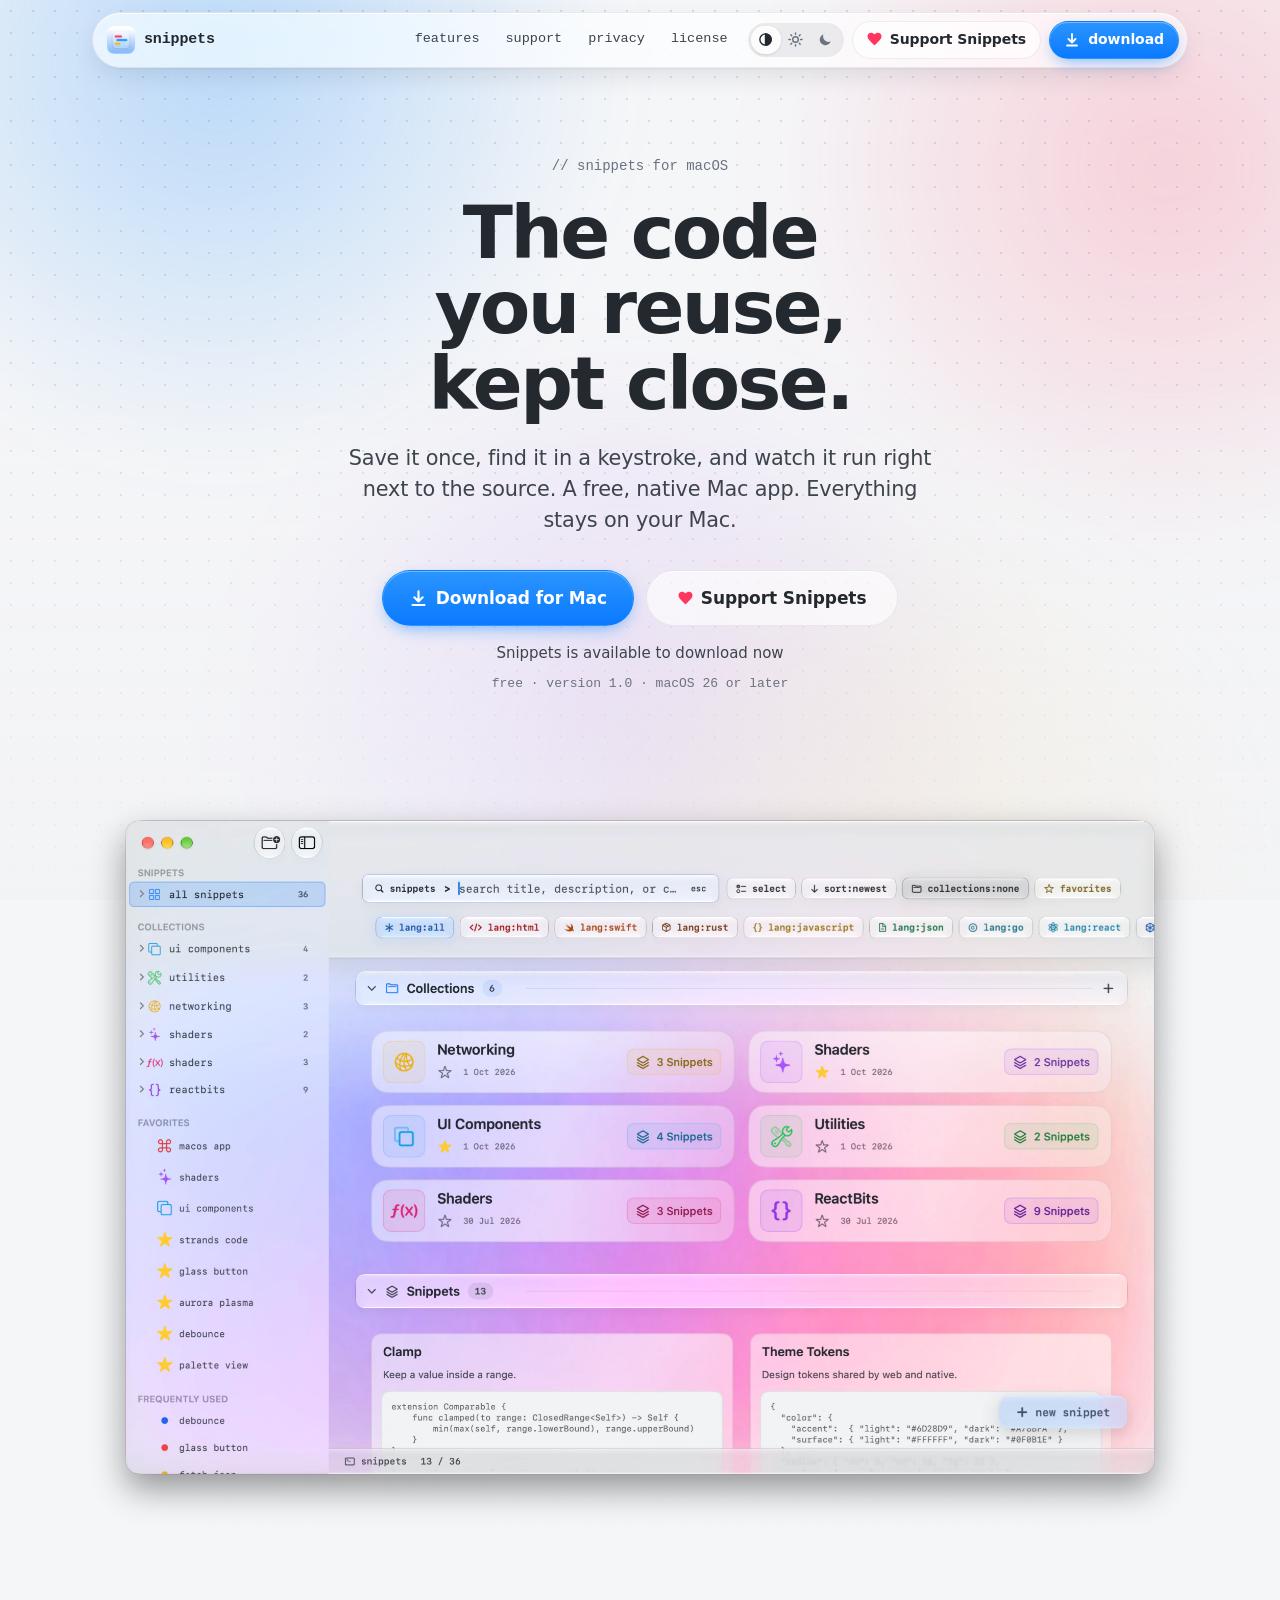
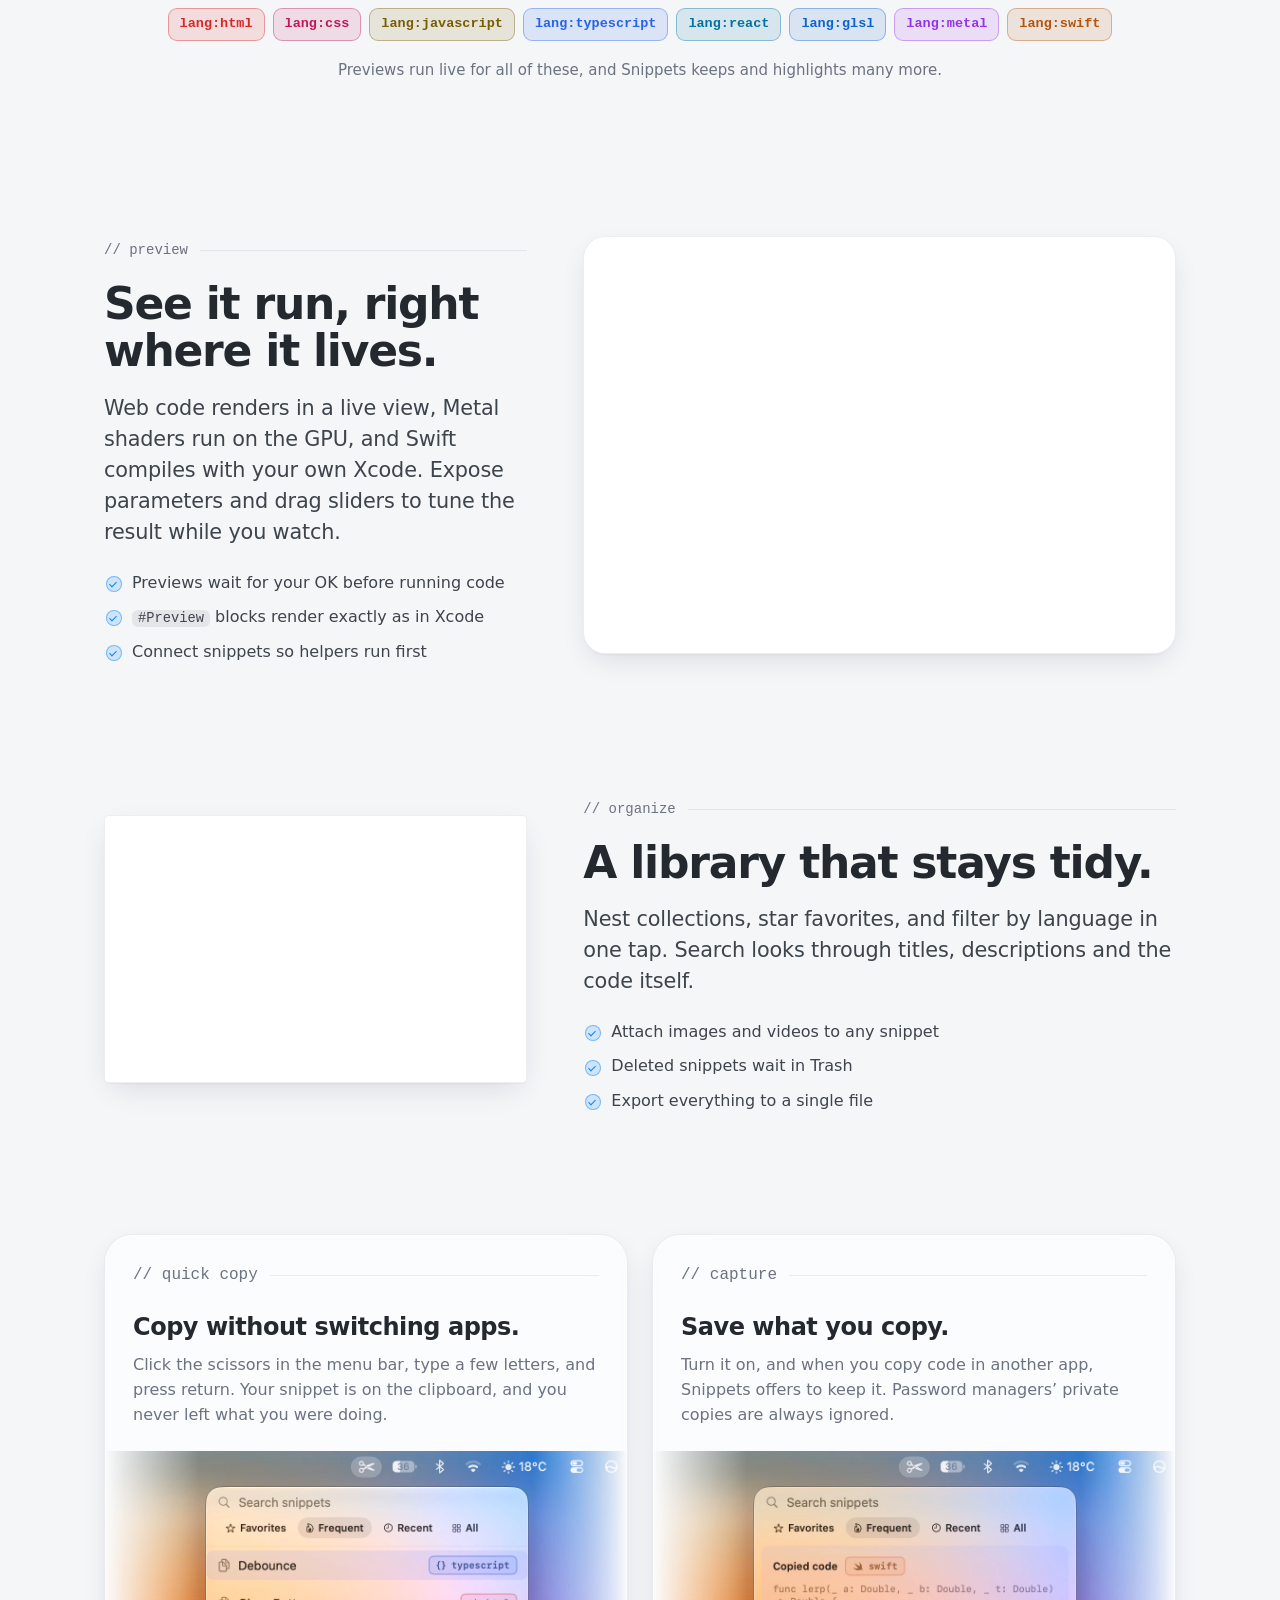
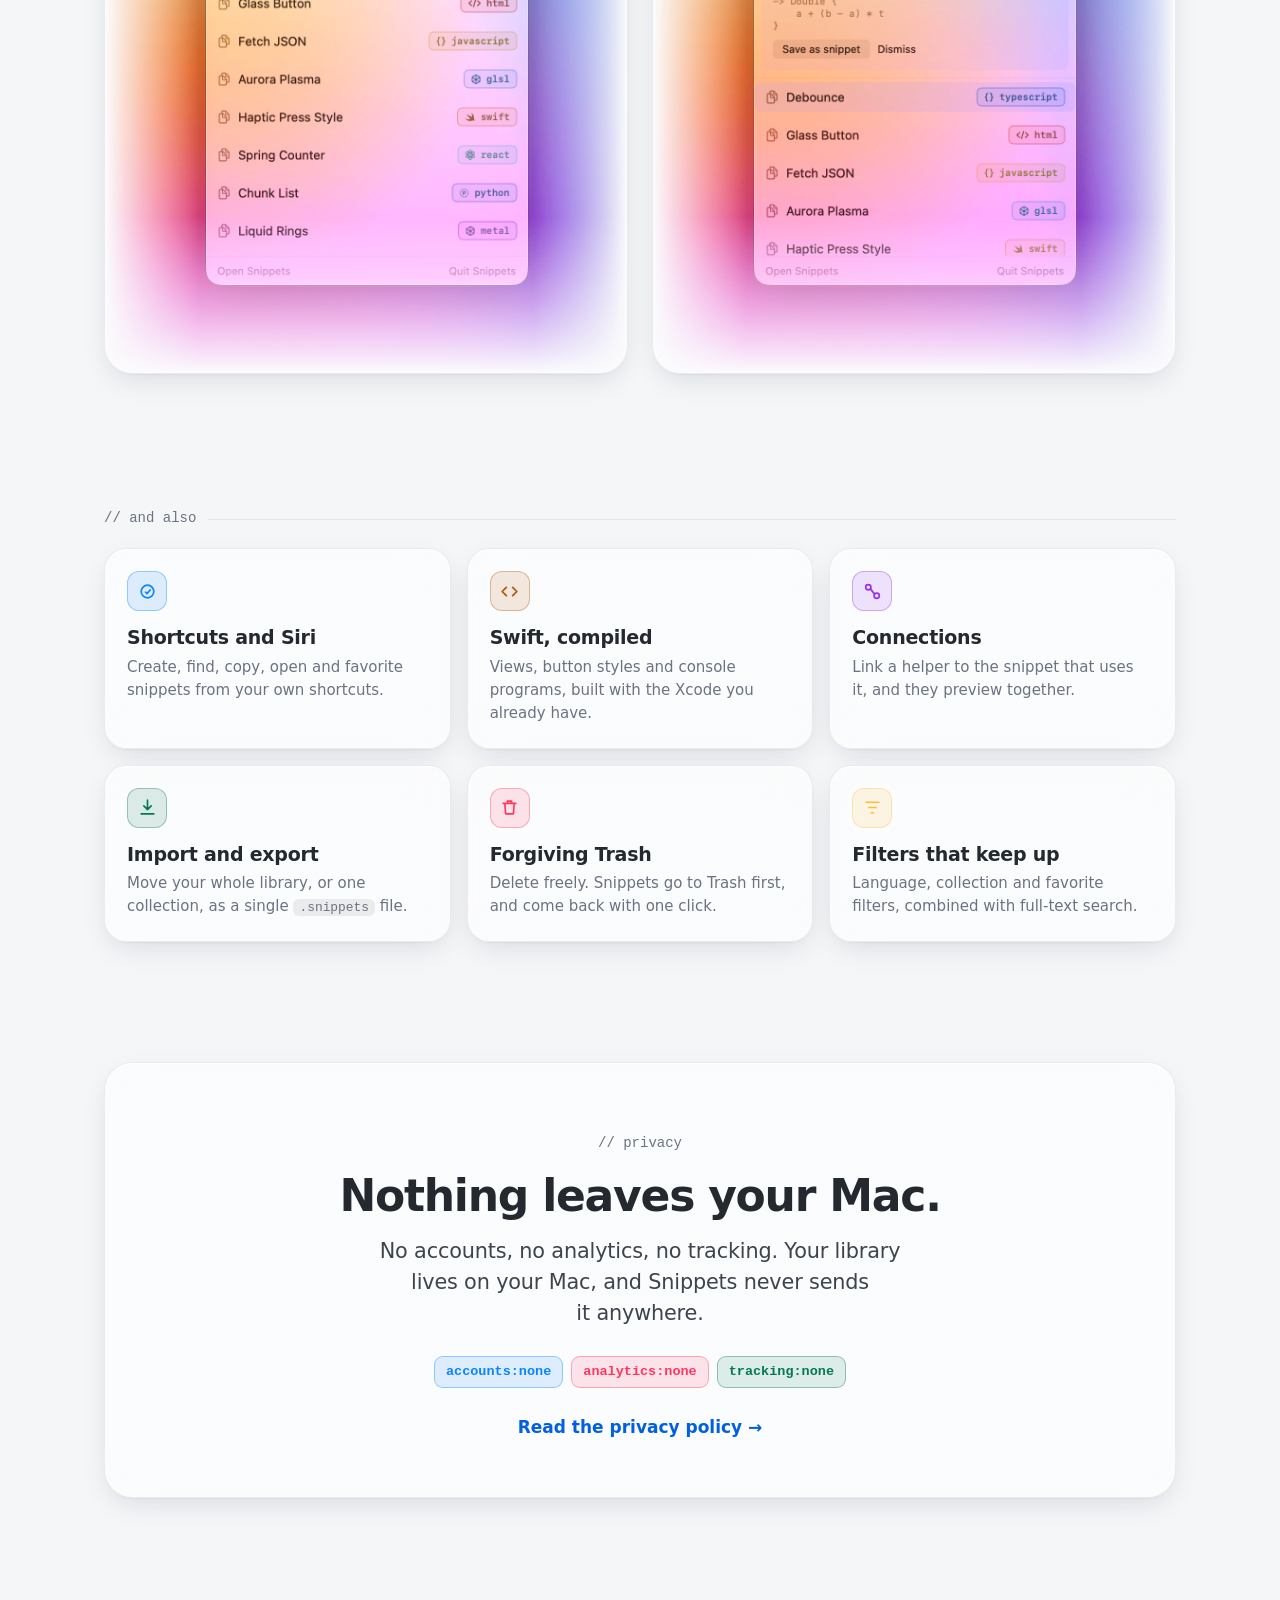
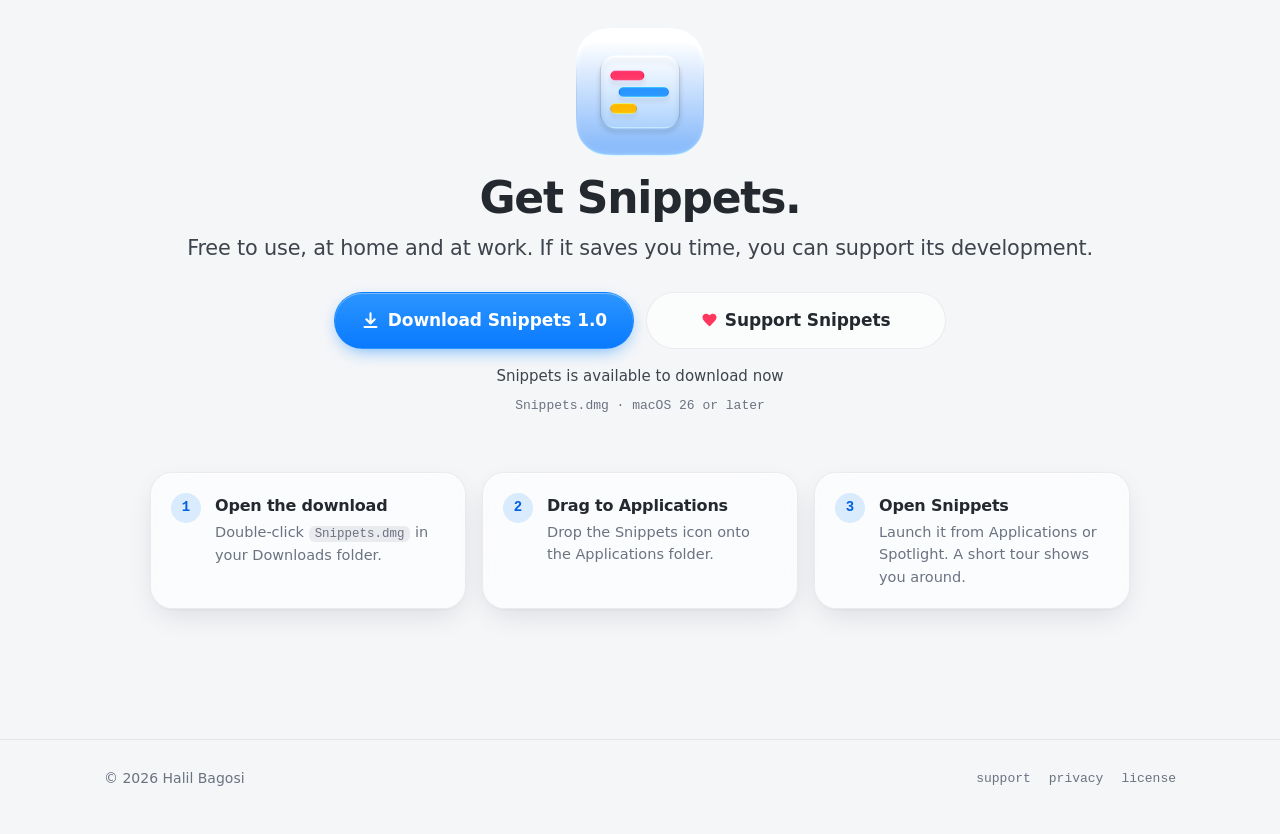
==== commit 19c9989d: "Point the download buttons at the renamed snippetsPage repo Co-Authored-By: Claude Opus 5.5 <noreply" ====
--- a/index.html
+++ b/index.html
@@ -43,7 +43,7 @@
       <button type="button" data-choice="dark" aria-pressed="false" title="Dark"><svg viewBox="0 0 16 16" fill="currentColor"><path d="M13.5 10.2A6 6 0 0 1 5.8 2.5a6 6 0 1 0 7.7 7.7z"/></svg><span class="sr-only">Dark</span></button>
     </div>
     <a class="btn btn-glass btn-sponsor" href="https://github.com/sponsors/halilbagosi" target="_blank" rel="noopener"><svg viewBox="0 0 16 16" fill="currentColor" aria-hidden="true"><path d="M8 14.2 6.9 13.2C3 9.7.5 7.4.5 4.6.5 2.4 2.2.7 4.4.7c1.2 0 2.5.6 3.6 1.8C9.1 1.3 10.4.7 11.6.7c2.2 0 3.9 1.7 3.9 3.9 0 2.8-2.5 5.1-6.4 8.6z"/></svg><span>Support Snippets</span></a>
-    <a class="btn btn-primary" href="https://github.com/halilbagosi/halilbagosi.github.io/releases/latest/download/Snippets.dmg"><svg viewBox="0 0 16 16" fill="none" stroke="currentColor" stroke-width="1.8" stroke-linecap="round" stroke-linejoin="round"><path d="M8 2v8.5M4.5 7 8 10.5 11.5 7M3 13.5h10"/></svg><span>download</span></a>
+    <a class="btn btn-primary" href="https://github.com/halilbagosi/snippetsPage/releases/latest/download/Snippets.dmg"><svg viewBox="0 0 16 16" fill="none" stroke="currentColor" stroke-width="1.8" stroke-linecap="round" stroke-linejoin="round"><path d="M8 2v8.5M4.5 7 8 10.5 11.5 7M3 13.5h10"/></svg><span>download</span></a>
   </header>
 <!-- /header -->
 
@@ -55,7 +55,7 @@
         <h1 class="display reveal">The code you reuse,<br>kept close.</h1>
         <p class="lede reveal">Save it once, find it in a keystroke, and watch it run right next to the source. A free, native Mac app. Everything stays on your Mac.</p>
         <div class="hero-actions reveal">
-          <a class="btn btn-primary btn-lg" href="https://github.com/halilbagosi/halilbagosi.github.io/releases/latest/download/Snippets.dmg">
+          <a class="btn btn-primary btn-lg" href="https://github.com/halilbagosi/snippetsPage/releases/latest/download/Snippets.dmg">
             <svg viewBox="0 0 16 16" fill="none" stroke="currentColor" stroke-width="1.8" stroke-linecap="round" stroke-linejoin="round"><path d="M8 2v8.5M4.5 7 8 10.5 11.5 7M3 13.5h10"/></svg>
             Download for Mac
           </a>
@@ -224,7 +224,7 @@
       <h2 class="headline reveal">Get Snippets.</h2>
       <p class="lede reveal">Free to use, at home and at work. If it saves you time, you can support its development.</p>
       <div class="download-actions reveal">
-        <a class="btn btn-primary btn-lg" href="https://github.com/halilbagosi/halilbagosi.github.io/releases/latest/download/Snippets.dmg">
+        <a class="btn btn-primary btn-lg" href="https://github.com/halilbagosi/snippetsPage/releases/latest/download/Snippets.dmg">
           <svg viewBox="0 0 16 16" fill="none" stroke="currentColor" stroke-width="1.8" stroke-linecap="round" stroke-linejoin="round"><path d="M8 2v8.5M4.5 7 8 10.5 11.5 7M3 13.5h10"/></svg>
           Download Snippets 1.0
         </a>
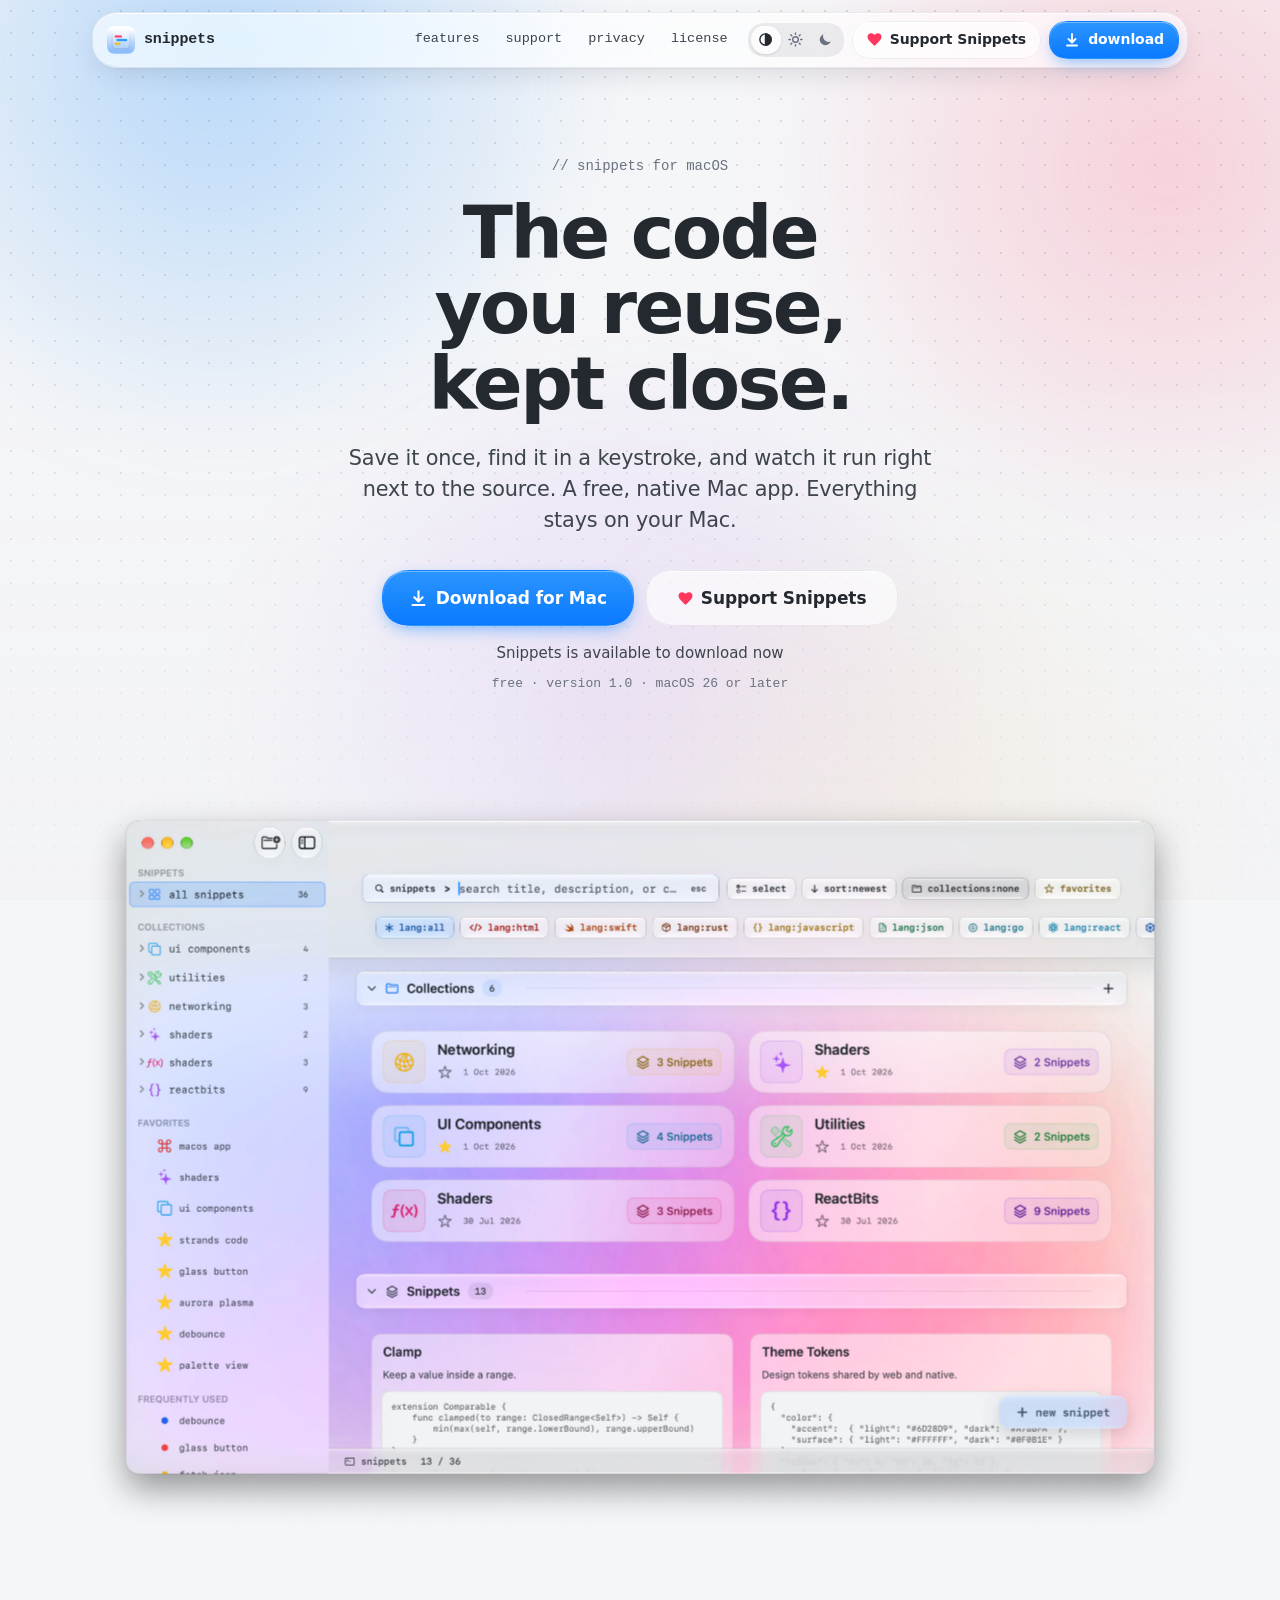
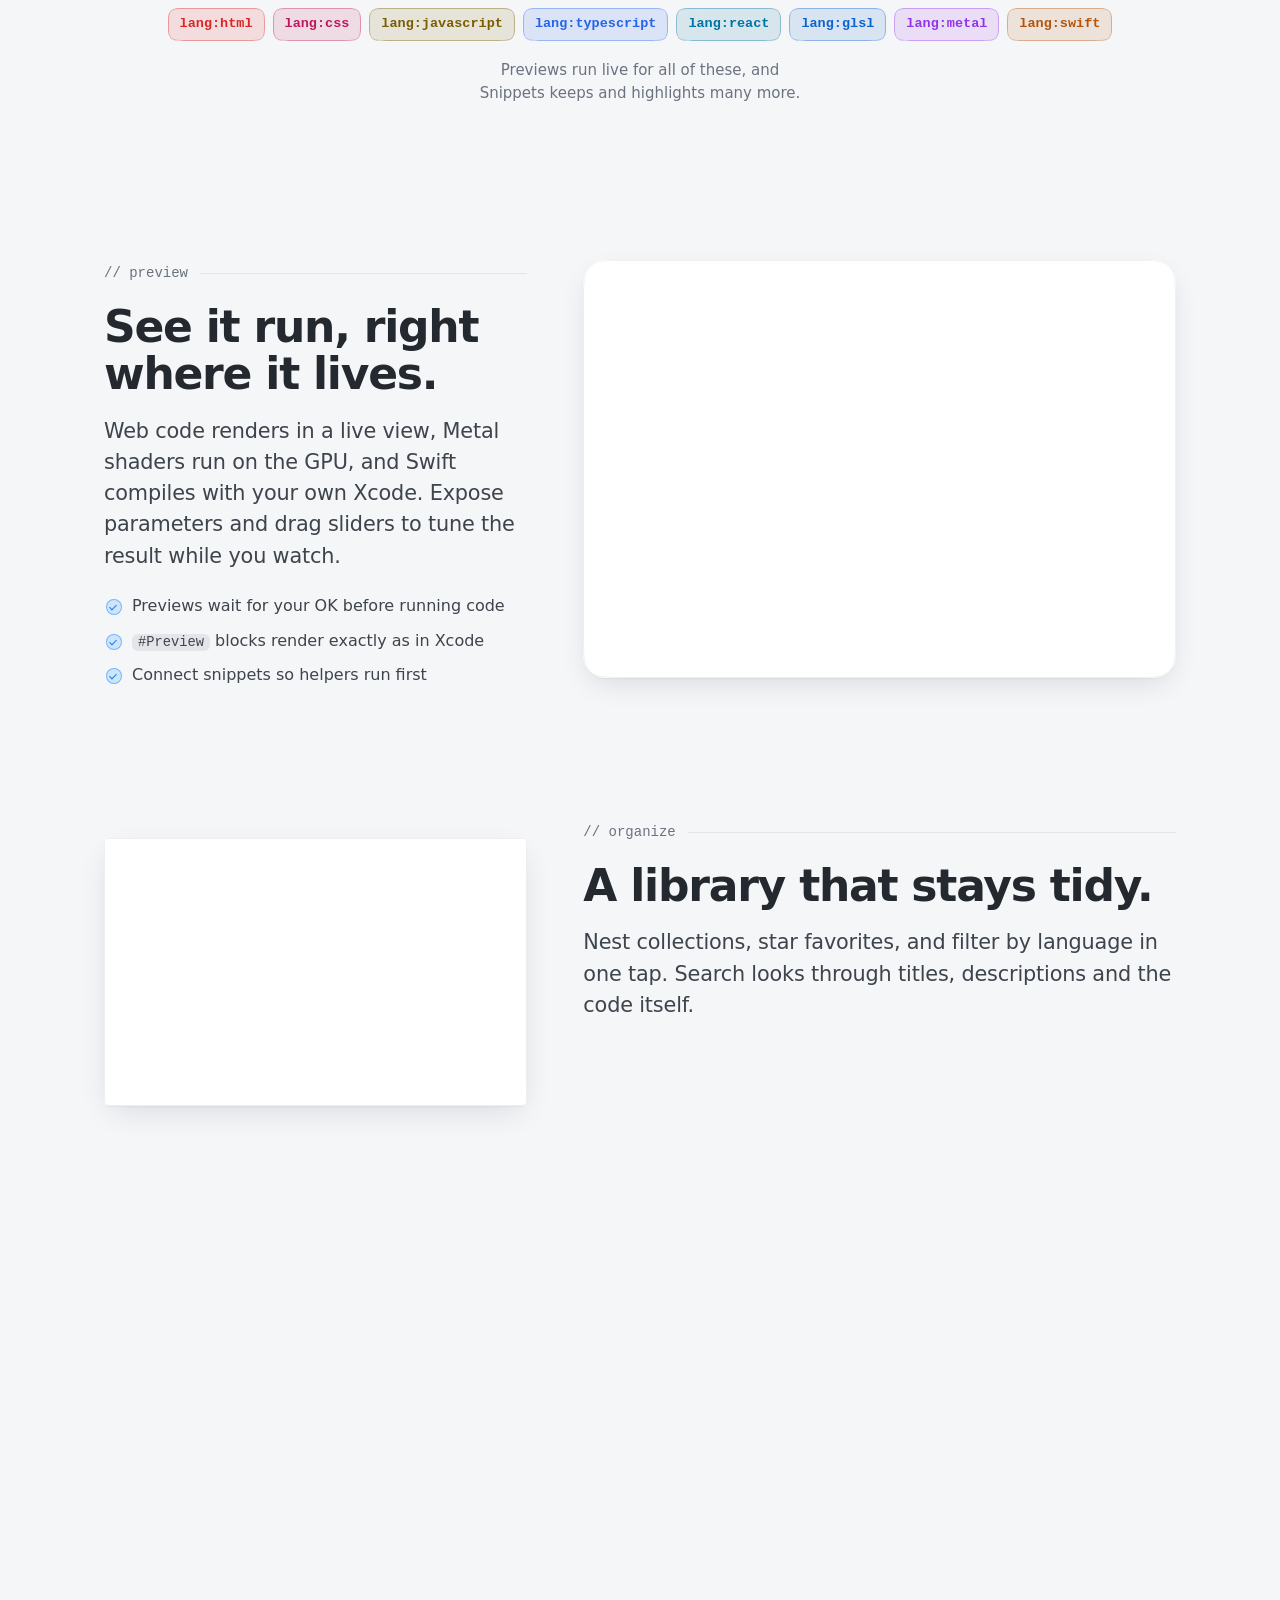
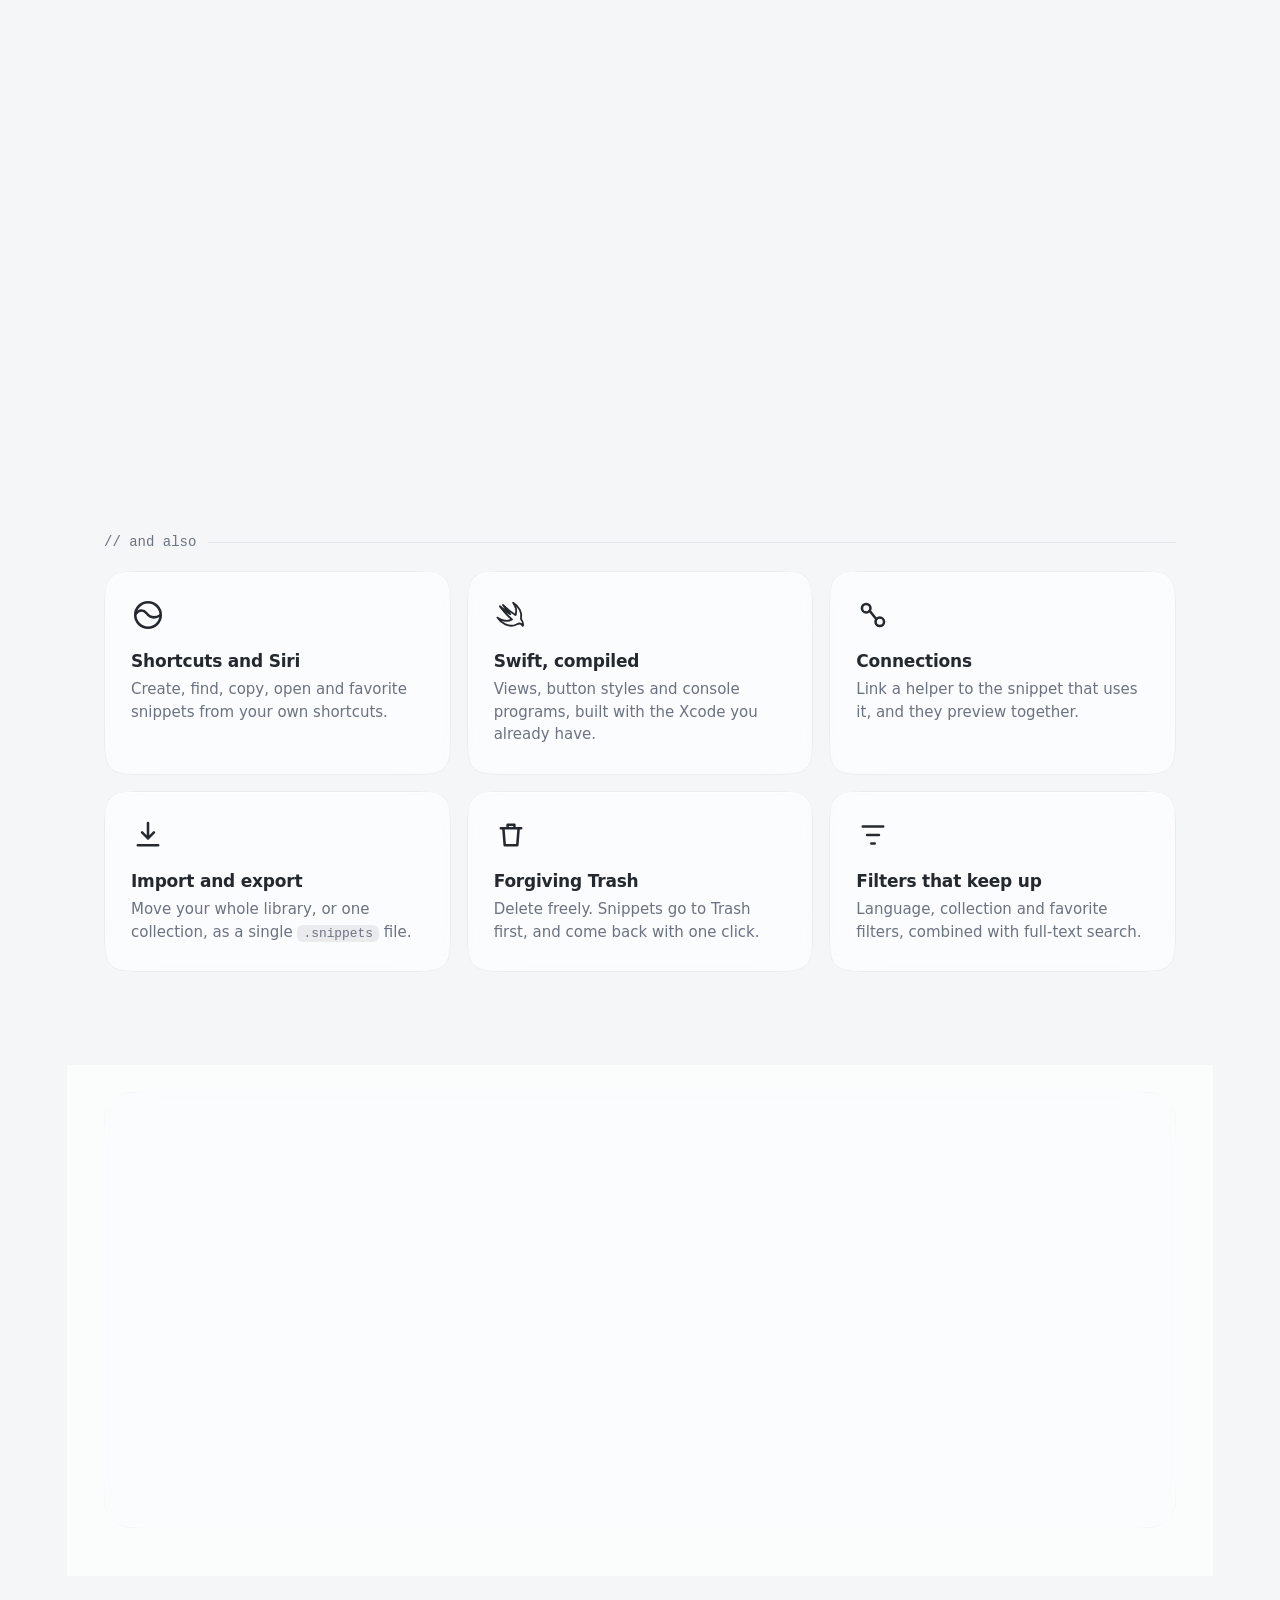
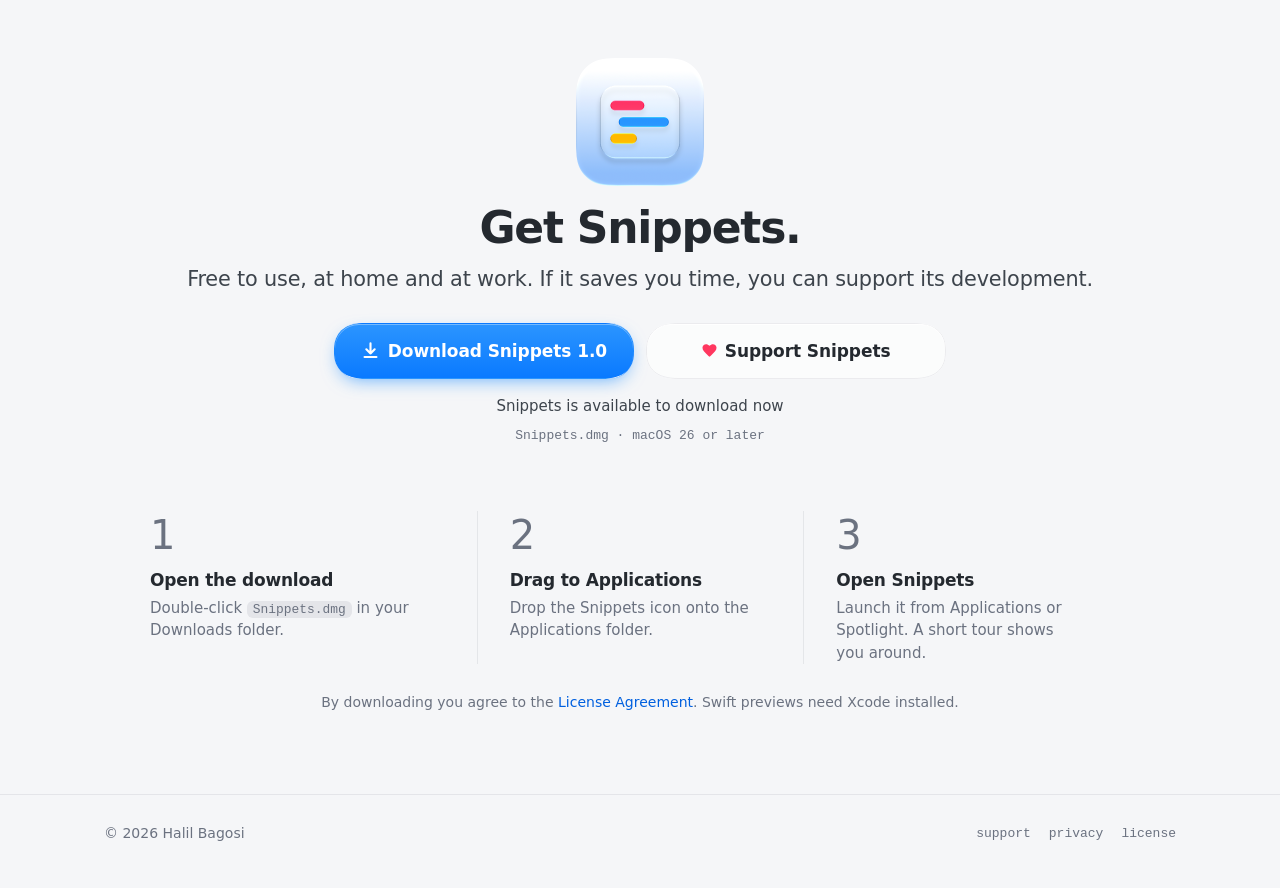
==== commit f644bb83: "Polish: continuous corners, plainer steps and cards, mobile and privacy fixes Co-Authored-By: Claude" ====
--- a/index.html
+++ b/index.html
@@ -14,10 +14,10 @@
   <link rel="icon" href="icon-light.png" media="(prefers-color-scheme: light)">
   <link rel="icon" href="icon-dark.png" media="(prefers-color-scheme: dark)">
 <!-- /favicons -->
-  <link rel="stylesheet" href="style.css?v=c29a882989">
-  <link rel="stylesheet" href="home.css?v=8b76604cb0">
+  <link rel="stylesheet" href="style.css?v=65eaf3421a">
+  <link rel="stylesheet" href="home.css?v=b3fbd56d85">
   <script>try{var t=localStorage.getItem("theme");if(t==="light"||t==="dark")document.documentElement.dataset.theme=t}catch(e){}</script>
-  <script src="site.js?v=81d6216245" defer></script>
+  <script src="site.js?v=a64ae8da4f" defer></script>
 </head>
 <body>
   <div class="backdrop" aria-hidden="true">
@@ -42,7 +42,7 @@
       <button type="button" data-choice="light" aria-pressed="false" title="Light"><svg viewBox="0 0 16 16" fill="none" stroke="currentColor" stroke-width="1.5" stroke-linecap="round"><circle cx="8" cy="8" r="3"/><path d="M8 1v1.5M8 13.5V15M1 8h1.5M13.5 8H15M3 3l1 1M12 12l1 1M3 13l1-1M12 4l1-1"/></svg><span class="sr-only">Light</span></button>
       <button type="button" data-choice="dark" aria-pressed="false" title="Dark"><svg viewBox="0 0 16 16" fill="currentColor"><path d="M13.5 10.2A6 6 0 0 1 5.8 2.5a6 6 0 1 0 7.7 7.7z"/></svg><span class="sr-only">Dark</span></button>
     </div>
-    <a class="btn btn-glass btn-sponsor" href="https://github.com/sponsors/halilbagosi" target="_blank" rel="noopener"><svg viewBox="0 0 16 16" fill="currentColor" aria-hidden="true"><path d="M8 14.2 6.9 13.2C3 9.7.5 7.4.5 4.6.5 2.4 2.2.7 4.4.7c1.2 0 2.5.6 3.6 1.8C9.1 1.3 10.4.7 11.6.7c2.2 0 3.9 1.7 3.9 3.9 0 2.8-2.5 5.1-6.4 8.6z"/></svg><span>Support Snippets</span></a>
+    <a class="btn btn-glass btn-sponsor" href="https://github.com/sponsors/halilbagosi" target="_blank" rel="noopener"><svg viewBox="0 -.55 16 16" fill="currentColor" aria-hidden="true"><path d="M8 14.2 6.9 13.2C3 9.7.5 7.4.5 4.6.5 2.4 2.2.7 4.4.7c1.2 0 2.5.6 3.6 1.8C9.1 1.3 10.4.7 11.6.7c2.2 0 3.9 1.7 3.9 3.9 0 2.8-2.5 5.1-6.4 8.6z"/></svg><span>Support Snippets</span></a>
     <a class="btn btn-primary" href="https://github.com/halilbagosi/snippetsPage/releases/latest/download/Snippets.dmg"><svg viewBox="0 0 16 16" fill="none" stroke="currentColor" stroke-width="1.8" stroke-linecap="round" stroke-linejoin="round"><path d="M8 2v8.5M4.5 7 8 10.5 11.5 7M3 13.5h10"/></svg><span>download</span></a>
   </header>
 <!-- /header -->
@@ -60,7 +60,7 @@
             Download for Mac
           </a>
           <a class="btn btn-glass btn-lg btn-sponsor" href="https://github.com/sponsors/halilbagosi" target="_blank" rel="noopener">
-            <svg viewBox="0 0 16 16" fill="currentColor" aria-hidden="true"><path d="M8 14.2 6.9 13.2C3 9.7.5 7.4.5 4.6.5 2.4 2.2.7 4.4.7c1.2 0 2.5.6 3.6 1.8C9.1 1.3 10.4.7 11.6.7c2.2 0 3.9 1.7 3.9 3.9 0 2.8-2.5 5.1-6.4 8.6z"/></svg>
+            <svg viewBox="0 -.55 16 16" fill="currentColor" aria-hidden="true"><path d="M8 14.2 6.9 13.2C3 9.7.5 7.4.5 4.6.5 2.4 2.2.7 4.4.7c1.2 0 2.5.6 3.6 1.8C9.1 1.3 10.4.7 11.6.7c2.2 0 3.9 1.7 3.9 3.9 0 2.8-2.5 5.1-6.4 8.6z"/></svg>
             Support Snippets
           </a>
         </div>
@@ -169,33 +169,33 @@
     <section class="more wrap">
       <p class="section-label reveal">// and also</p>
       <div class="more-grid">
-        <div class="mini glass reveal" style="--c: var(--accent)">
-          <span class="mini-icon"><svg viewBox="0 0 20 20" fill="none" stroke="currentColor" stroke-width="1.6" stroke-linecap="round" stroke-linejoin="round"><path d="M4 10a6 6 0 1 0 12 0 6 6 0 0 0-12 0z"/><path d="M8 10.5 9.5 12 12.5 8.5"/></svg></span>
+        <div class="mini glass reveal">
+          <span class="mini-icon mini-siri" aria-hidden="true"><svg viewBox="0 0 24 24" fill="none" stroke="currentColor" stroke-width="1.8" stroke-linecap="round"><circle cx="12" cy="12" r="9"/><path d="M3.4 11.2c2.2-3.1 5.4-3.1 7.4-.6 1.9 2.4 5.3 4.5 9.8 1.6"/></svg></span>
           <h3>Shortcuts and Siri</h3>
           <p>Create, find, copy, open and favorite snippets from your own shortcuts.</p>
         </div>
-        <div class="mini glass reveal" style="--c: var(--lang-swift)">
-          <span class="mini-icon"><svg viewBox="0 0 20 20" fill="none" stroke="currentColor" stroke-width="1.6" stroke-linecap="round" stroke-linejoin="round"><path d="m7 6-4 4 4 4M13 6l4 4-4 4"/></svg></span>
+        <div class="mini glass reveal">
+          <span class="mini-icon mini-swift" aria-hidden="true"><svg viewBox="0 0 24 24"><path fill="none" stroke="currentColor" stroke-width="1.3" stroke-linejoin="round" d="M13.543 3.41c4.114 2.47 6.545 7.162 5.549 11.131-.024.093-.05.181-.076.272l.002.001c2.062 2.538 1.5 5.258 1.236 4.745-1.072-2.086-3.066-1.568-4.088-1.043a6.803 6.803 0 0 1-.281.158l-.02.012-.002.002c-2.115 1.123-4.957 1.205-7.812-.022a12.568 12.568 0 0 1-5.64-4.838c.649.48 1.35.902 2.097 1.252 3.019 1.414 6.051 1.311 8.197-.002C9.651 12.73 7.101 9.67 5.146 7.191a10.628 10.628 0 0 1-1.005-1.384c2.34 2.142 6.038 4.83 7.365 5.576C8.69 8.408 6.208 4.743 6.324 4.86c4.436 4.47 8.528 6.996 8.528 6.996.154.085.27.154.36.213.085-.215.16-.437.224-.668.708-2.588-.09-5.548-1.893-7.992z"/></svg></span>
           <h3>Swift, compiled</h3>
           <p>Views, button styles and console programs, built with the Xcode you already have.</p>
         </div>
-        <div class="mini glass reveal" style="--c: var(--lang-metal)">
-          <span class="mini-icon"><svg viewBox="0 0 20 20" fill="none" stroke="currentColor" stroke-width="1.6" stroke-linecap="round" stroke-linejoin="round"><circle cx="6" cy="6" r="2.5"/><circle cx="14" cy="14" r="2.5"/><path d="M8 7.5 12 12.5"/></svg></span>
+        <div class="mini glass reveal">
+          <span class="mini-icon mini-connections" aria-hidden="true"><svg viewBox="0 0 20 20" fill="none" stroke="currentColor" stroke-width="1.5" stroke-linecap="round" stroke-linejoin="round"><circle cx="6" cy="6" r="2.5"/><circle cx="14" cy="14" r="2.5"/><path d="M8 7.5 12 12.5"/></svg></span>
           <h3>Connections</h3>
           <p>Link a helper to the snippet that uses it, and they preview together.</p>
         </div>
-        <div class="mini glass reveal" style="--c: var(--lang-json)">
-          <span class="mini-icon"><svg viewBox="0 0 20 20" fill="none" stroke="currentColor" stroke-width="1.6" stroke-linecap="round" stroke-linejoin="round"><path d="M10 3v9M6.5 8.5 10 12l3.5-3.5M4 16h12"/></svg></span>
+        <div class="mini glass reveal">
+          <span class="mini-icon mini-transfer" aria-hidden="true"><svg viewBox="0 0 20 20" fill="none" stroke="currentColor" stroke-width="1.5" stroke-linecap="round" stroke-linejoin="round"><path d="M10 3v9M6.5 8.5 10 12l3.5-3.5M4 16h12"/></svg></span>
           <h3>Import and export</h3>
           <p>Move your whole library, or one collection, as a single <code>.snippets</code> file.</p>
         </div>
-        <div class="mini glass reveal" style="--c: var(--pink)">
-          <span class="mini-icon"><svg viewBox="0 0 20 20" fill="none" stroke="currentColor" stroke-width="1.6" stroke-linecap="round" stroke-linejoin="round"><path d="M4 6h12M8 6V4h4v2M5.5 6l.8 10h7.4l.8-10"/></svg></span>
+        <div class="mini glass reveal">
+          <span class="mini-icon mini-trash" aria-hidden="true"><svg viewBox="0 0 20 20" fill="none" stroke="currentColor" stroke-width="1.5" stroke-linecap="round" stroke-linejoin="round"><path d="M4 6h12M8 6V4h4v2M5.5 6l.8 10h7.4l.8-10"/></svg></span>
           <h3>Forgiving Trash</h3>
           <p>Delete freely. Snippets go to Trash first, and come back with one click.</p>
         </div>
-        <div class="mini glass reveal" style="--c: var(--yellow)">
-          <span class="mini-icon"><svg viewBox="0 0 20 20" fill="none" stroke="currentColor" stroke-width="1.6" stroke-linecap="round" stroke-linejoin="round"><path d="M4 5h12M6.5 10h7M9 15h2"/></svg></span>
+        <div class="mini glass reveal">
+          <span class="mini-icon mini-filters" aria-hidden="true"><svg viewBox="0 0 20 20" fill="none" stroke="currentColor" stroke-width="1.5" stroke-linecap="round" stroke-linejoin="round"><path d="M4 5h12M6.5 10h7M9 15h2"/></svg></span>
           <h3>Filters that keep up</h3>
           <p>Language, collection and favorite filters, combined with full-text search.</p>
         </div>
@@ -213,7 +213,7 @@
           <span class="chip" style="--c: var(--pink)">analytics:none</span>
           <span class="chip" style="--c: var(--lang-json)">tracking:none</span>
         </div>
-        <a class="privacy-link" href="privacy/">Read the privacy policy →</a>
+        <a class="privacy-link" href="privacy/">Read the privacy policy</a>
       </div>
     </section>
 
@@ -229,7 +229,7 @@
           Download Snippets 1.0
         </a>
         <a class="btn btn-glass btn-lg btn-sponsor" href="https://github.com/sponsors/halilbagosi" target="_blank" rel="noopener">
-          <svg viewBox="0 0 16 16" fill="currentColor" aria-hidden="true"><path d="M8 14.2 6.9 13.2C3 9.7.5 7.4.5 4.6.5 2.4 2.2.7 4.4.7c1.2 0 2.5.6 3.6 1.8C9.1 1.3 10.4.7 11.6.7c2.2 0 3.9 1.7 3.9 3.9 0 2.8-2.5 5.1-6.4 8.6z"/></svg>
+          <svg viewBox="0 -.55 16 16" fill="currentColor" aria-hidden="true"><path d="M8 14.2 6.9 13.2C3 9.7.5 7.4.5 4.6.5 2.4 2.2.7 4.4.7c1.2 0 2.5.6 3.6 1.8C9.1 1.3 10.4.7 11.6.7c2.2 0 3.9 1.7 3.9 3.9 0 2.8-2.5 5.1-6.4 8.6z"/></svg>
           Support Snippets
         </a>
       </div>
@@ -237,9 +237,9 @@
       <p class="hero-meta reveal">Snippets.dmg · macOS 26 or later</p>
 
       <ol class="steps">
-        <li class="step glass reveal"><span class="step-n">1</span><div><h3>Open the download</h3><p class="muted">Double-click <code>Snippets.dmg</code> in your Downloads folder.</p></div></li>
-        <li class="step glass reveal"><span class="step-n">2</span><div><h3>Drag to Applications</h3><p class="muted">Drop the Snippets icon onto the Applications folder.</p></div></li>
-        <li class="step glass reveal"><span class="step-n">3</span><div><h3>Open Snippets</h3><p class="muted">Launch it from Applications or Spotlight. A short tour shows you around.</p></div></li>
+        <li class="step reveal"><span class="step-n" aria-hidden="true">1</span><h3>Open the download</h3><p class="muted">Double-click <code>Snippets.dmg</code> in your Downloads folder.</p></li>
+        <li class="step reveal"><span class="step-n" aria-hidden="true">2</span><h3>Drag to Applications</h3><p class="muted">Drop the Snippets icon onto the Applications folder.</p></li>
+        <li class="step reveal"><span class="step-n" aria-hidden="true">3</span><h3>Open Snippets</h3><p class="muted">Launch it from Applications or Spotlight. A short tour shows you around.</p></li>
       </ol>
       <p class="download-legal muted reveal">By downloading you agree to the <a href="license/">License Agreement</a>. Swift previews need Xcode installed.</p>
     </section>
--- a/style.css
+++ b/style.css
@@ -508,7 +508,6 @@
 
 .card { padding: 24px 26px; margin: 24px 0; }
 .card > :last-child { margin-bottom: 0; }
-.card-accent { box-shadow: inset 3px 0 0 var(--accent), inset 0 1px 0 var(--glass-rim), var(--glass-shadow); }
 
 .contact { display: flex; align-items: center; gap: 18px; flex-wrap: wrap; }
 .contact p { margin: 0; font-family: var(--mono); font-size: 14.5px; }
@@ -567,13 +566,14 @@
   .wrap { padding: 0 18px; }
   .doc { padding-top: 48px; }
 }
+/* Icon-only nav buttons are exact circles, so the glyph sits dead centre. */
 @media (max-width: 980px) {
   .nav .btn-sponsor span { display: none; }
-  .nav .btn-sponsor { padding: 7px 10px; }
+  .nav .btn-sponsor { width: 36px; height: 36px; padding: 0; }
 }
 @media (max-width: 420px) {
   .nav .btn span { display: none; }
-  .nav .btn { padding: 7px 10px; }
+  .nav .btn { width: 36px; height: 36px; padding: 0; }
 }
 
 /* ───────────── Accessibility preferences ───────────── */
--- a/home.css
+++ b/home.css
@@ -101,8 +101,8 @@
 
 /* ───────────── Languages ───────────── */
 
-.langs { padding: 88px 0 24px; text-align: center; }
-.langs-note { margin: 18px 0 0; font-size: 15px; }
+.langs { padding-block: 88px 24px; text-align: center; }
+.langs-note { margin: 18px auto 0; max-width: 34em; font-size: 15px; text-wrap: balance; }
 
 /* ───────────── Feature rows ───────────── */
 
@@ -286,26 +286,22 @@
   grid-template-columns: repeat(3, minmax(0, 1fr));
   gap: 16px;
 }
+/* Feature tiles: a quiet surface (no lift, no drop shadow) and a plain
+   line glyph in the text colour. */
 .mini {
-  --c: var(--accent);
-  padding: 22px;
-  transition: transform var(--spring-pop-d) var(--spring-pop), box-shadow 200ms var(--ease-out);
-}
-.mini:hover { transform: translateY(-3px); }
+  padding: 26px 26px 28px;
+  box-shadow: inset 0 1px 0 var(--glass-rim);
+}
 .mini-icon {
-  display: grid;
-  place-items: center;
-  width: 40px;
-  height: 40px;
-  margin-bottom: 14px;
-  border-radius: 12px;
-  color: var(--c);
-  background: color-mix(in srgb, var(--c) 13%, transparent);
-  box-shadow: inset 0 0 0 1px color-mix(in srgb, var(--c) 35%, transparent);
-}
-.mini-icon svg { width: 21px; height: 21px; }
-.mini h3 { margin-bottom: 6px; }
-.mini p { margin: 0; color: var(--text-3); font-size: 15px; }
+  display: block;
+  width: 34px;
+  height: 34px;
+  margin-bottom: 18px;
+  color: var(--text);
+}
+.mini-icon svg { display: block; width: 100%; height: 100%; }
+.mini h3 { font-size: 17px; margin: 0 0 6px; }
+.mini p { margin: 0; color: var(--text-3); font-size: 15px; line-height: 1.5; text-wrap: pretty; }
 
 /* ───────────── Privacy ───────────── */
 
@@ -335,36 +331,33 @@
 }
 .download .lede { margin: 12px 0 28px; }
 
+/* Install steps: plain columns split by hairlines, like Apple's own
+   how-to pages — the numeral carries the order, so no badge or card. */
 .steps {
   list-style: none;
   padding: 0;
-  margin: 56px auto 0;
+  margin: 64px auto 0;
   max-width: 980px;
   display: grid;
   grid-template-columns: repeat(3, minmax(0, 1fr));
-  gap: 16px;
   text-align: left;
 }
-.step {
-  display: flex;
-  gap: 14px;
-  padding: 20px;
-}
+.step { padding: 4px 32px 0; }
+.step:first-child { padding-left: 0; }
+.step:last-child { padding-right: 0; }
+.step + .step { border-left: 1px solid var(--glass-edge); }
 .step-n {
-  flex: none;
-  display: grid;
-  place-items: center;
-  width: 30px;
-  height: 30px;
-  border-radius: 50%;
-  font-family: var(--mono);
-  font-weight: 700;
-  font-size: 14px;
-  color: var(--accent-ink);
-  background: color-mix(in srgb, var(--accent) 14%, transparent);
-}
-.step h3 { font-size: 16px; margin: 3px 0 4px; }
-.step p { margin: 0; font-size: 14.5px; }
+  display: block;
+  margin-bottom: 14px;
+  font-size: 40px;
+  font-weight: 300;
+  line-height: 1;
+  letter-spacing: -0.03em;
+  font-variant-numeric: tabular-nums;
+  color: var(--text-3);
+}
+.step h3 { font-size: 17px; margin: 0 0 6px; }
+.step p { margin: 0; font-size: 15px; line-height: 1.5; text-wrap: pretty; }
 
 .download-legal { margin: 28px 0 0; font-size: 14px; }
 
@@ -375,6 +368,9 @@
   .feature-flip .feature-copy { order: 0; }
   .more-grid { grid-template-columns: 1fr 1fr; }
   .steps { grid-template-columns: 1fr; max-width: 480px; }
+  .step, .step:first-child, .step:last-child { padding: 24px 0; }
+  .step:first-child { padding-top: 0; }
+  .step + .step { border-left: 0; border-top: 1px solid var(--glass-edge); }
 }
 
 @media (max-width: 640px) {
@@ -388,7 +384,5 @@
 
 @media (prefers-reduced-motion: reduce) {
   .js .hero-window.reveal { transform: none; }
-  .mini { transition: none; }
   .desk-panel, .desk.is-open .desk-panel { transform: none; transition: opacity 160ms ease; }
-  .mini:hover { transform: none; }
-}
+}
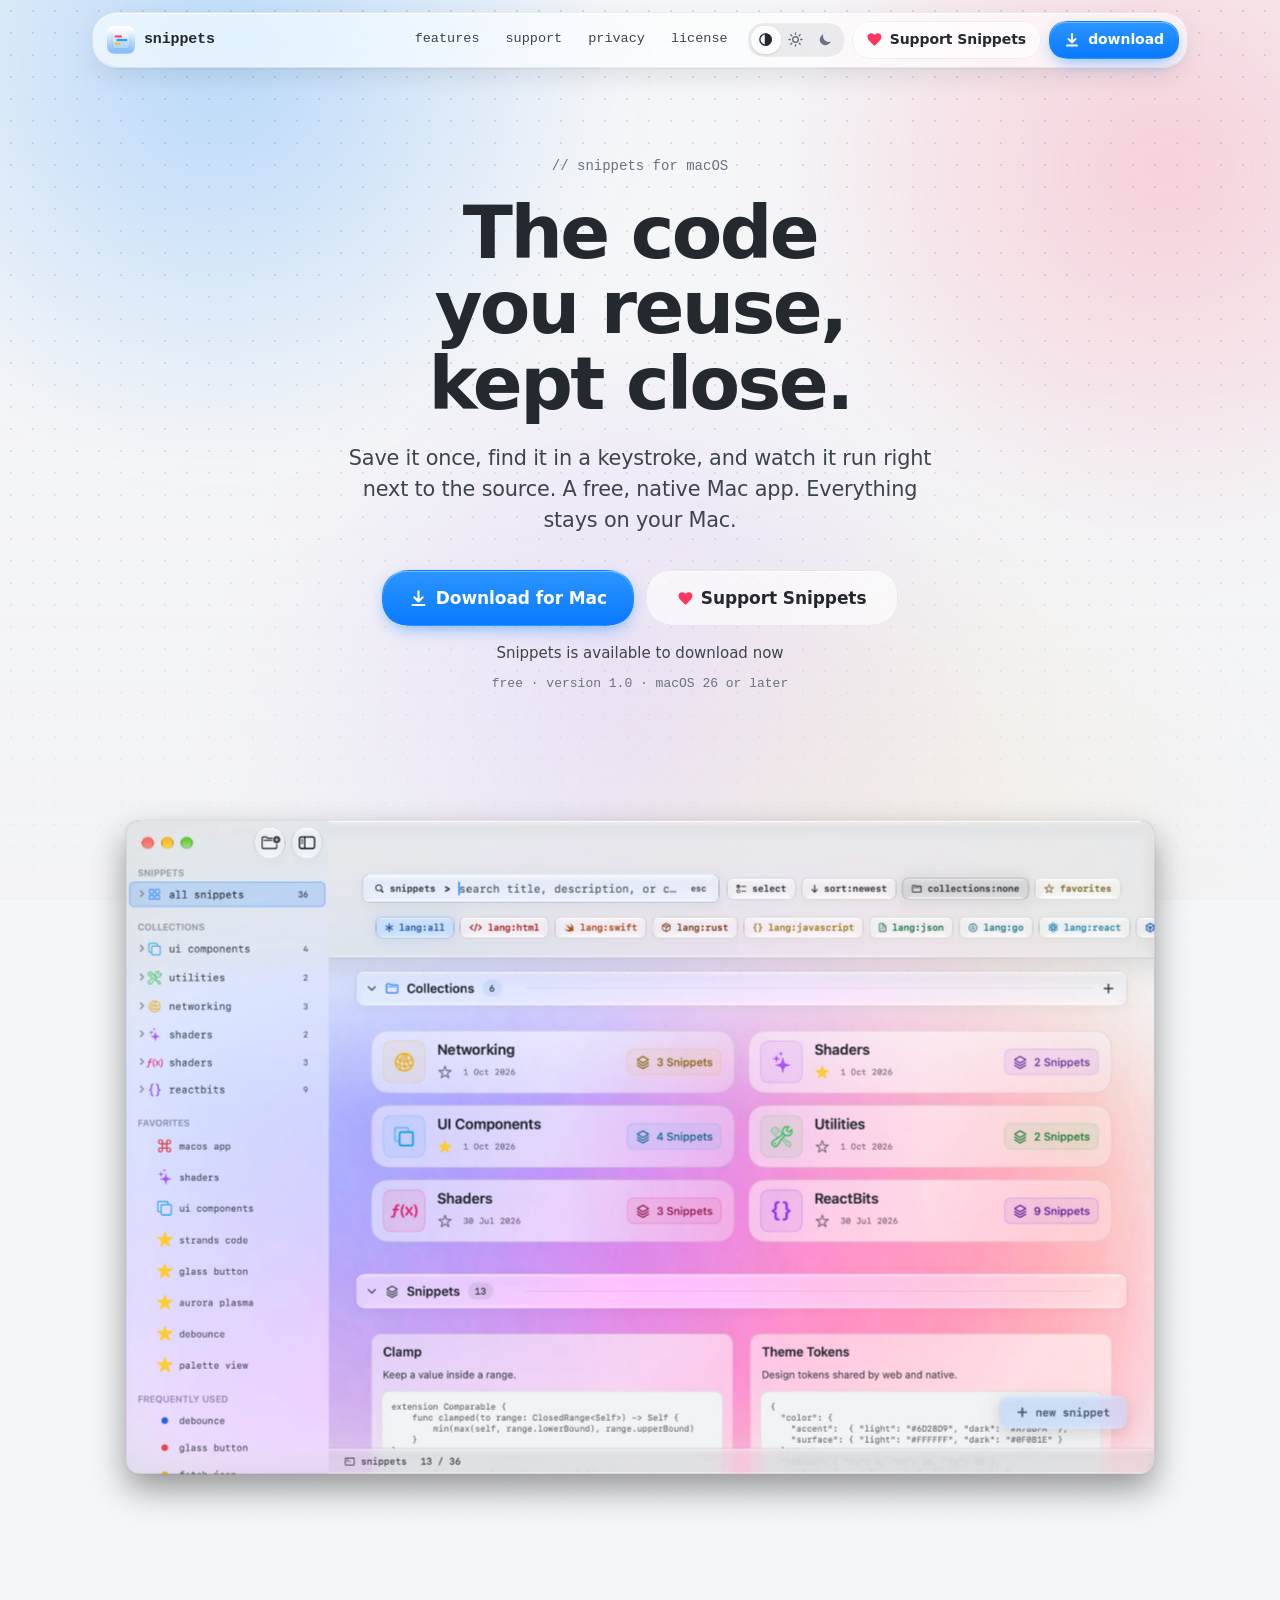
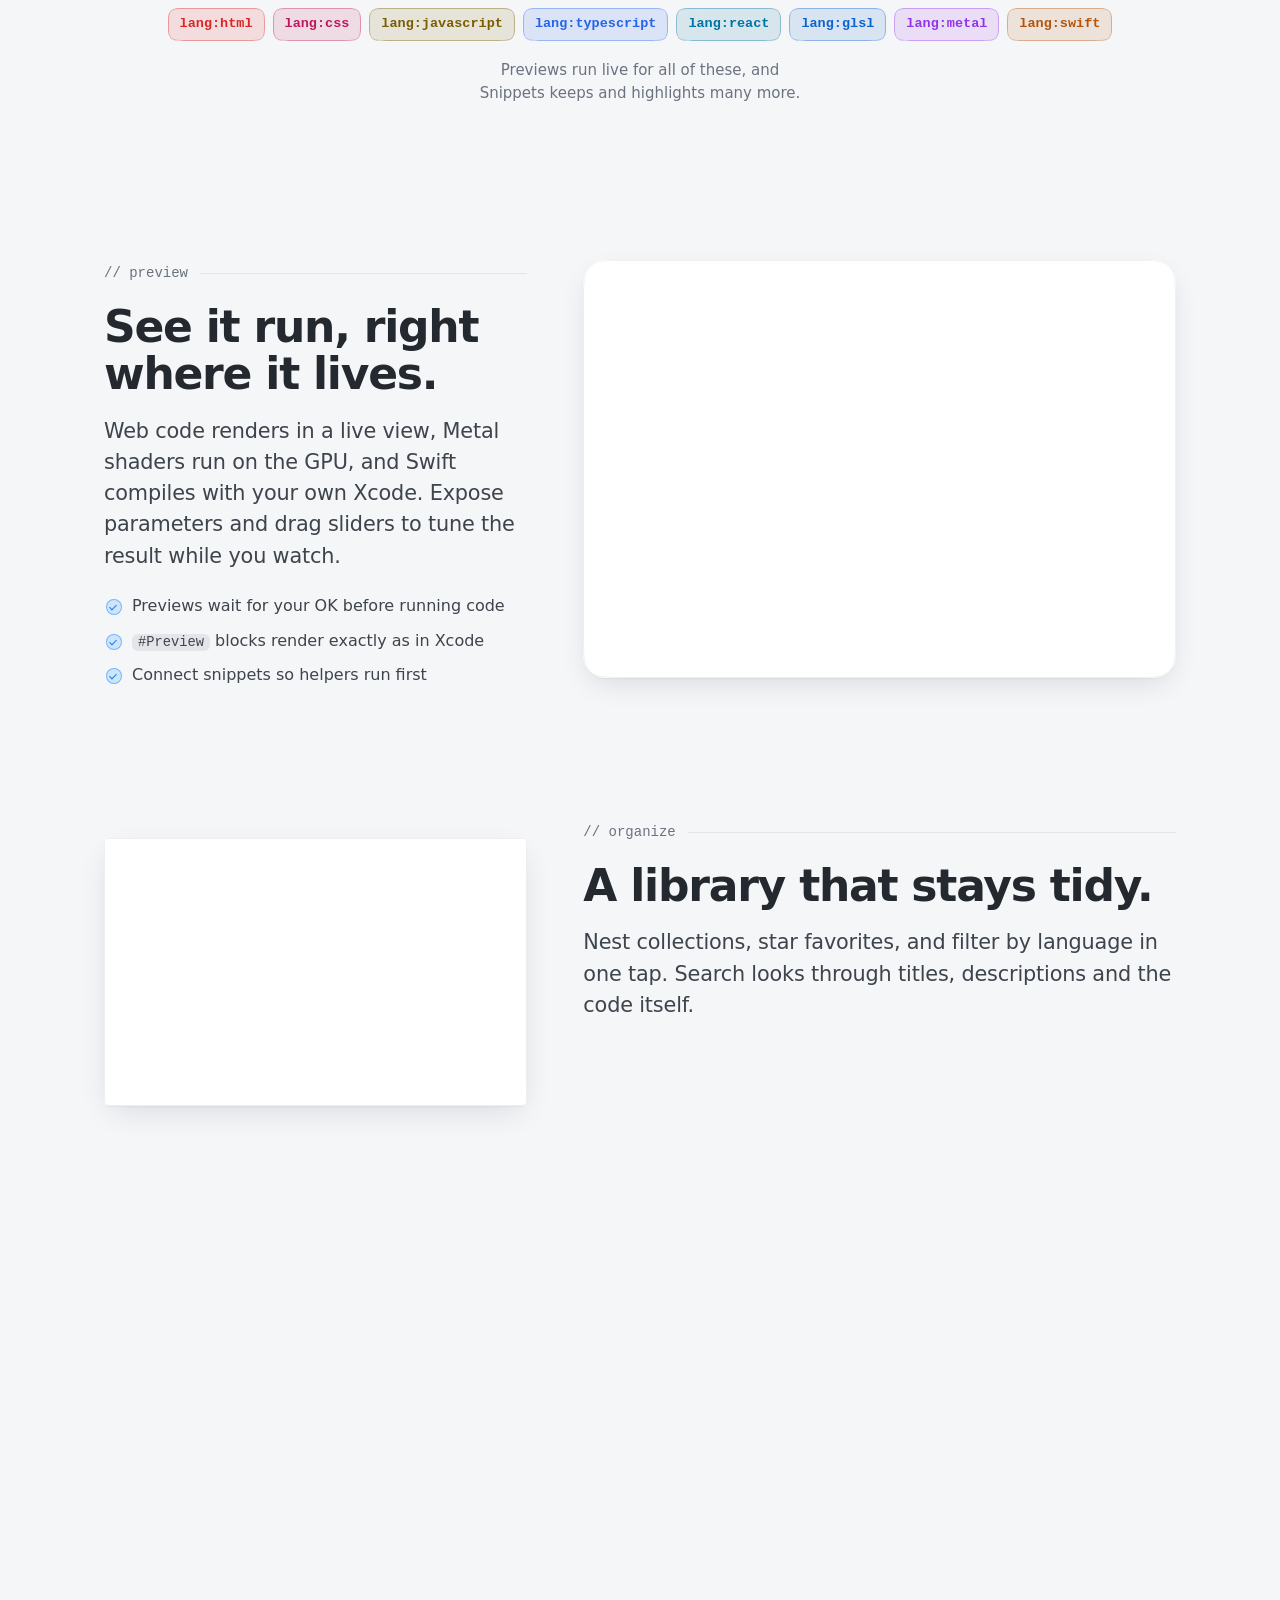
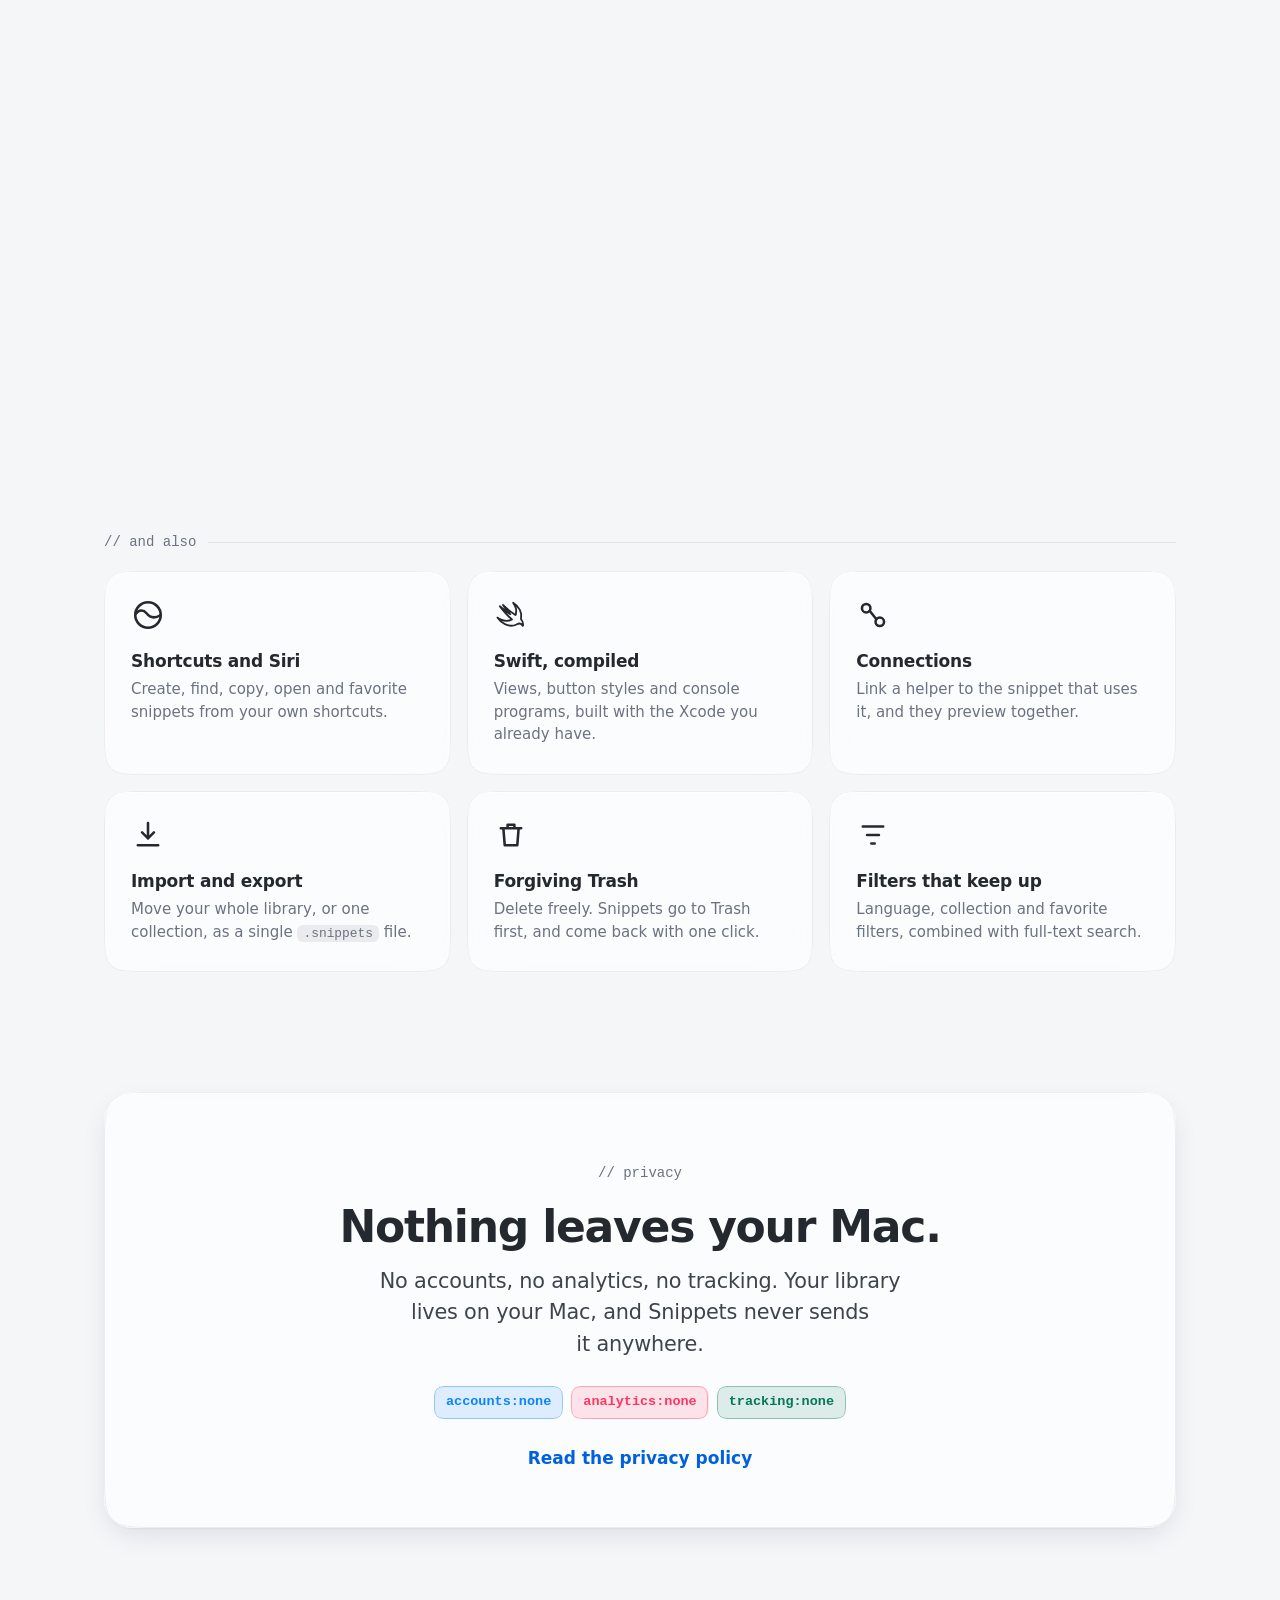
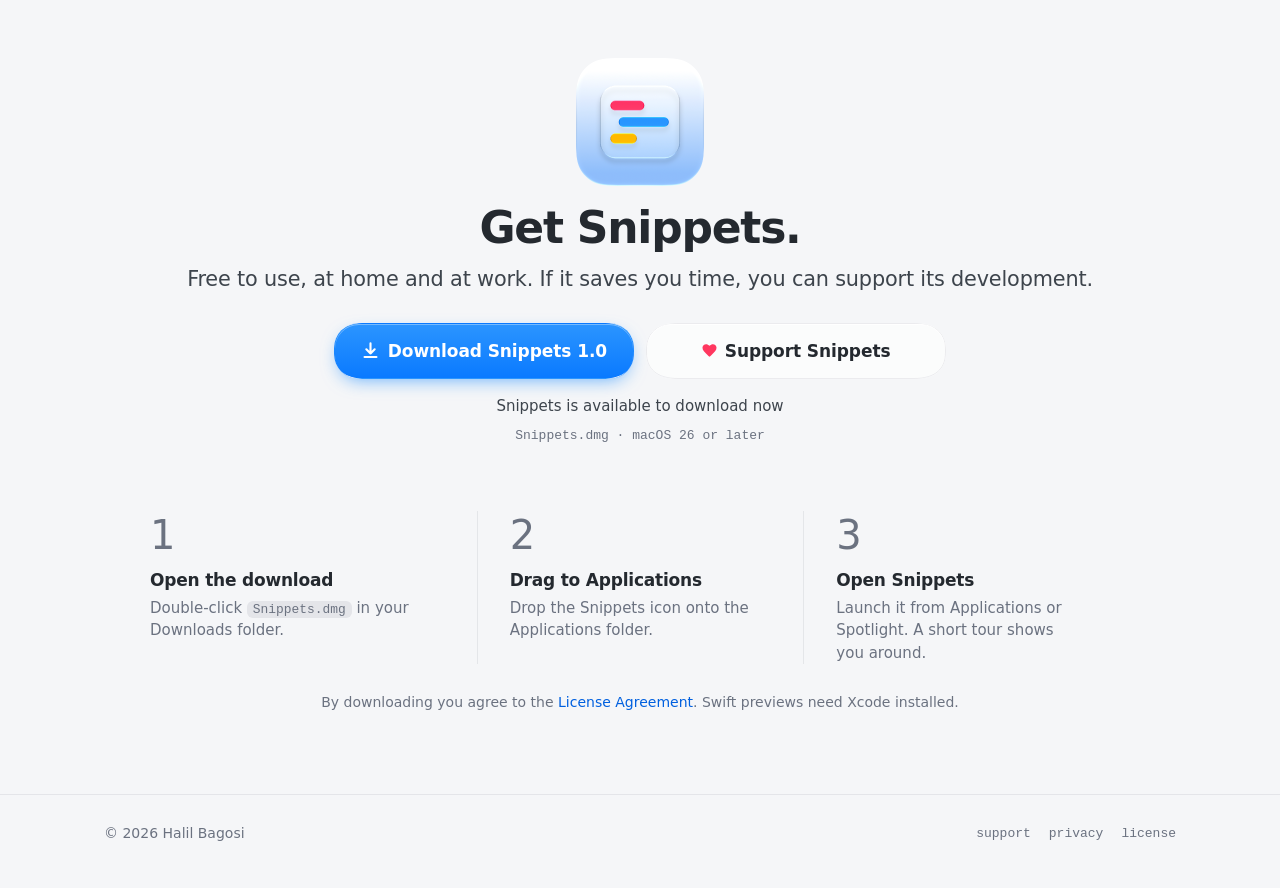
==== commit fcc5033e: "Grey out the download buttons on iOS and Android Co-Authored-By: Claude Opus 5.5 <noreply@anthropic." ====
--- a/index.html
+++ b/index.html
@@ -14,10 +14,10 @@
   <link rel="icon" href="icon-light.png" media="(prefers-color-scheme: light)">
   <link rel="icon" href="icon-dark.png" media="(prefers-color-scheme: dark)">
 <!-- /favicons -->
-  <link rel="stylesheet" href="style.css?v=65eaf3421a">
+  <link rel="stylesheet" href="style.css?v=0638dbdf40">
   <link rel="stylesheet" href="home.css?v=b3fbd56d85">
-  <script>try{var t=localStorage.getItem("theme");if(t==="light"||t==="dark")document.documentElement.dataset.theme=t}catch(e){}</script>
-  <script src="site.js?v=a64ae8da4f" defer></script>
+  <script>try{var t=localStorage.getItem("theme");if(t==="light"||t==="dark")document.documentElement.dataset.theme=t}catch(e){}try{var n=navigator;if(/iPhone|iPad|iPod|Android/i.test(n.userAgent))document.documentElement.dataset.device="mobile"}catch(e){}</script>
+  <script src="site.js?v=f2ac265a15" defer></script>
 </head>
 <body>
   <div class="backdrop" aria-hidden="true">
--- a/style.css
+++ b/style.css
@@ -342,9 +342,14 @@
 
 .btn-lg { font-size: 17px; padding: 14px 26px; }
 
-/* A button for something not available yet: greyed, not clickable. */
+/* A button for something not available yet: greyed, not clickable.
+   Download buttons are disabled on browsers that say they run on iOS or
+   Android (Snippets is a Mac app) — never by touch support, since Macs
+   have touchscreens too. The <head> script marks those devices before
+   first paint, and site.js then takes the link away. */
 .btn.is-disabled,
-.btn.is-disabled:hover {
+.btn.is-disabled:hover,
+:root[data-device="mobile"] .btn[href$="Snippets.dmg"] {
   color: var(--text-3);
   background: var(--glass-edge);
   border-color: var(--glass-edge);
@@ -353,6 +358,7 @@
   cursor: not-allowed;
 }
 .btn.is-disabled:active { transform: none; }
+:root[data-device="mobile"] .btn[href$="Snippets.dmg"] { pointer-events: none; }
 
 .soon {
   margin: 16px 0 0;
